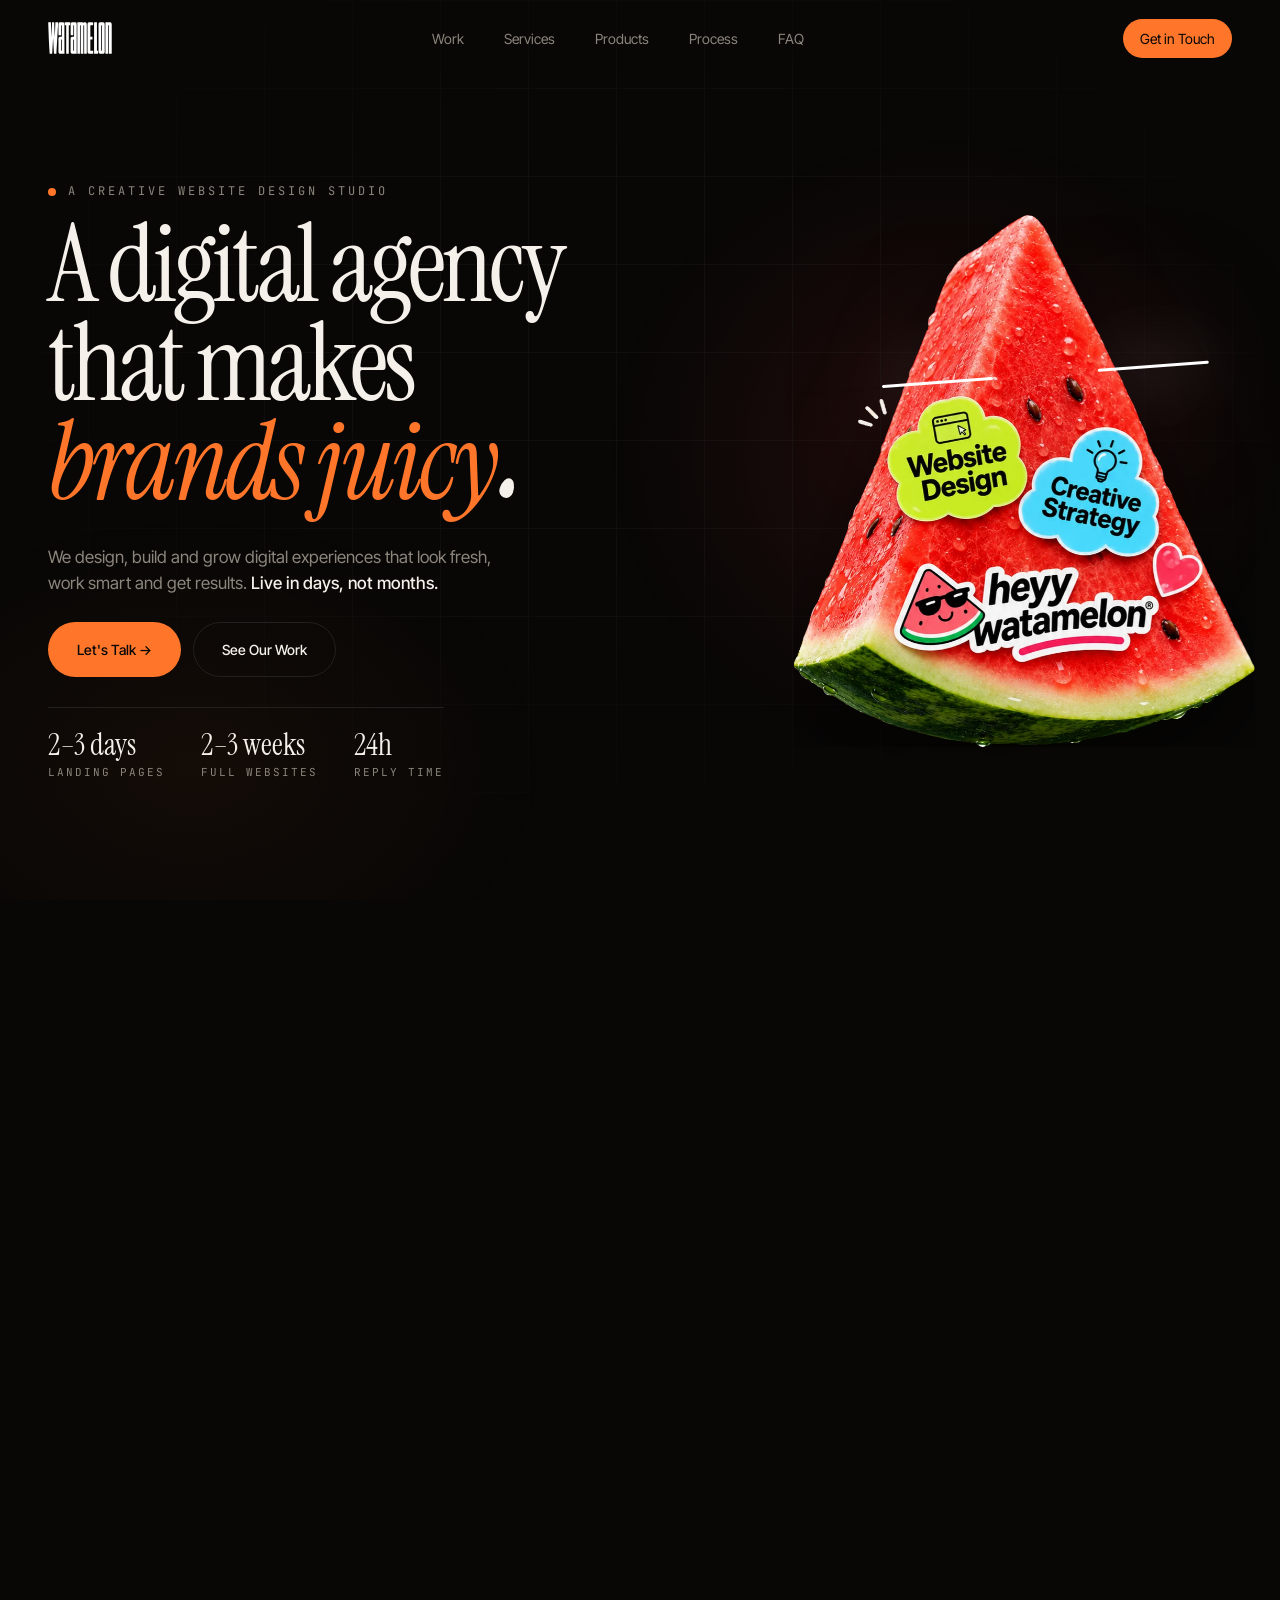
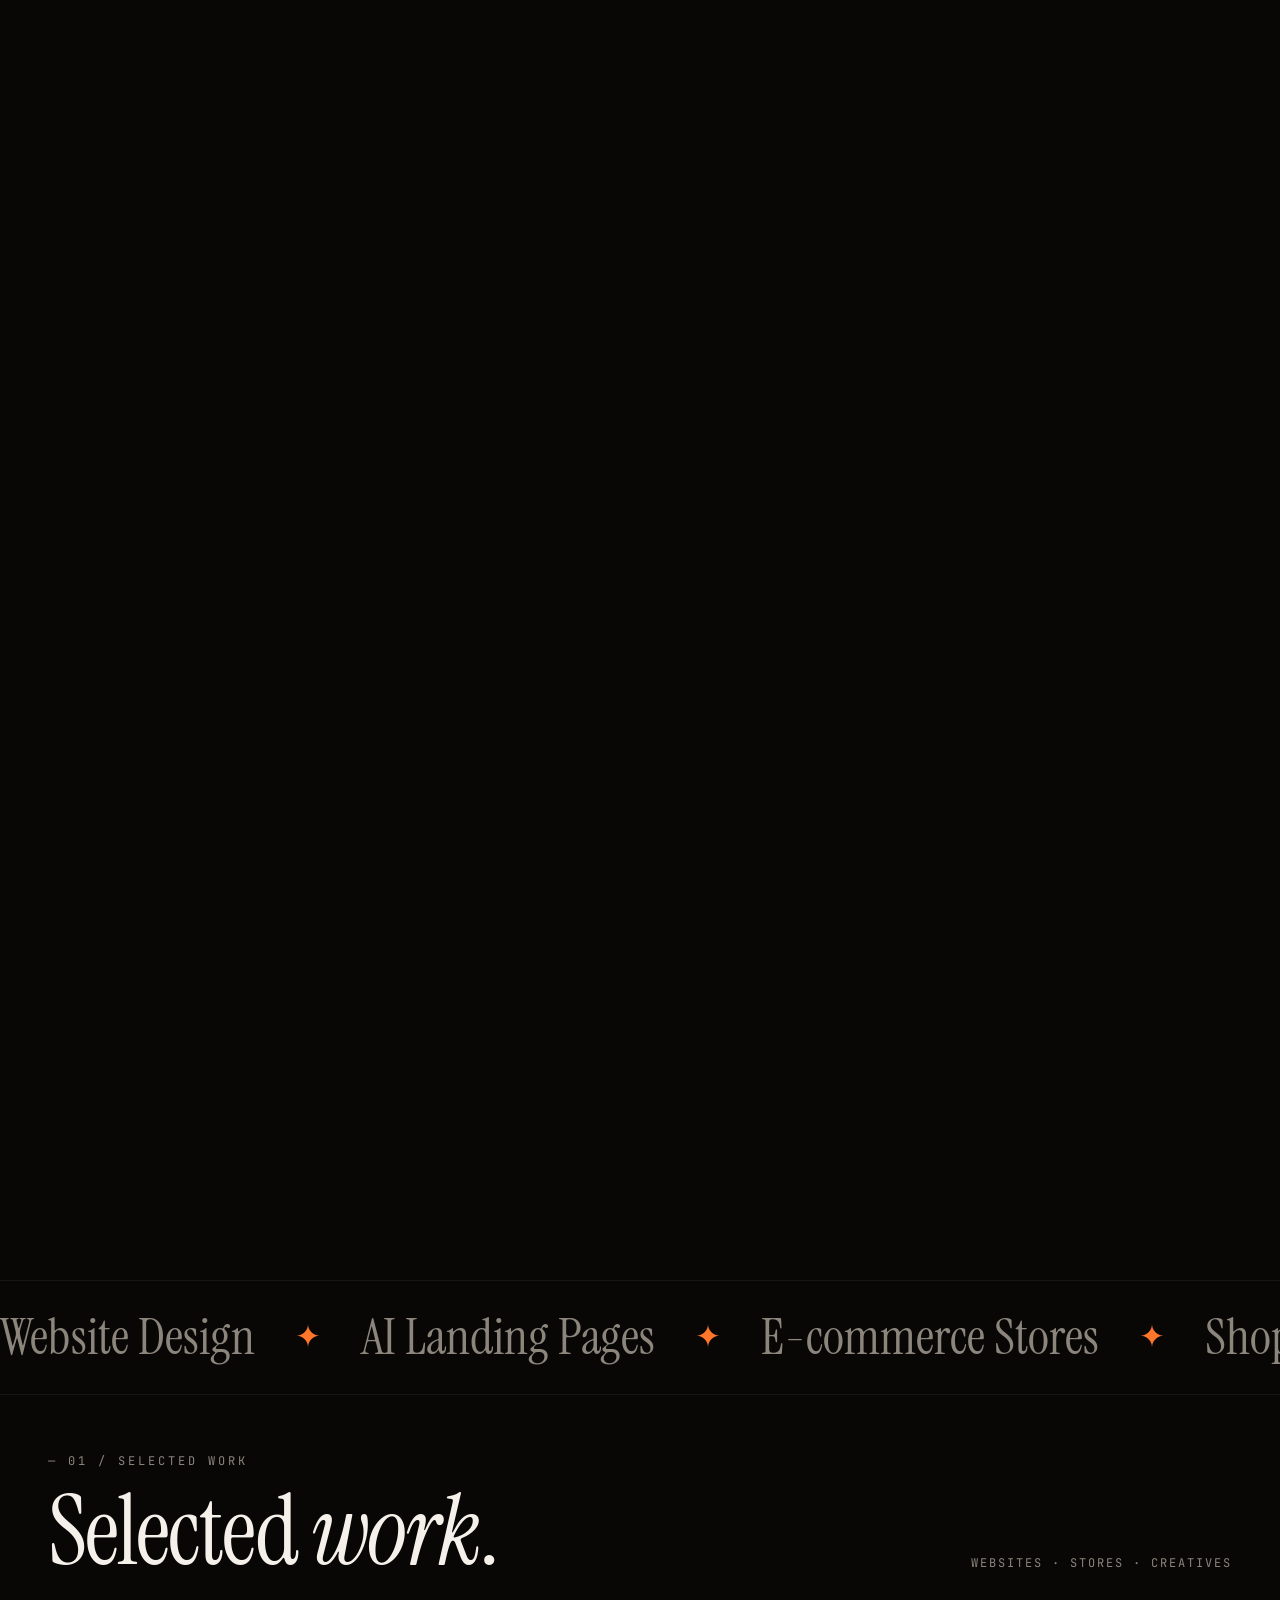
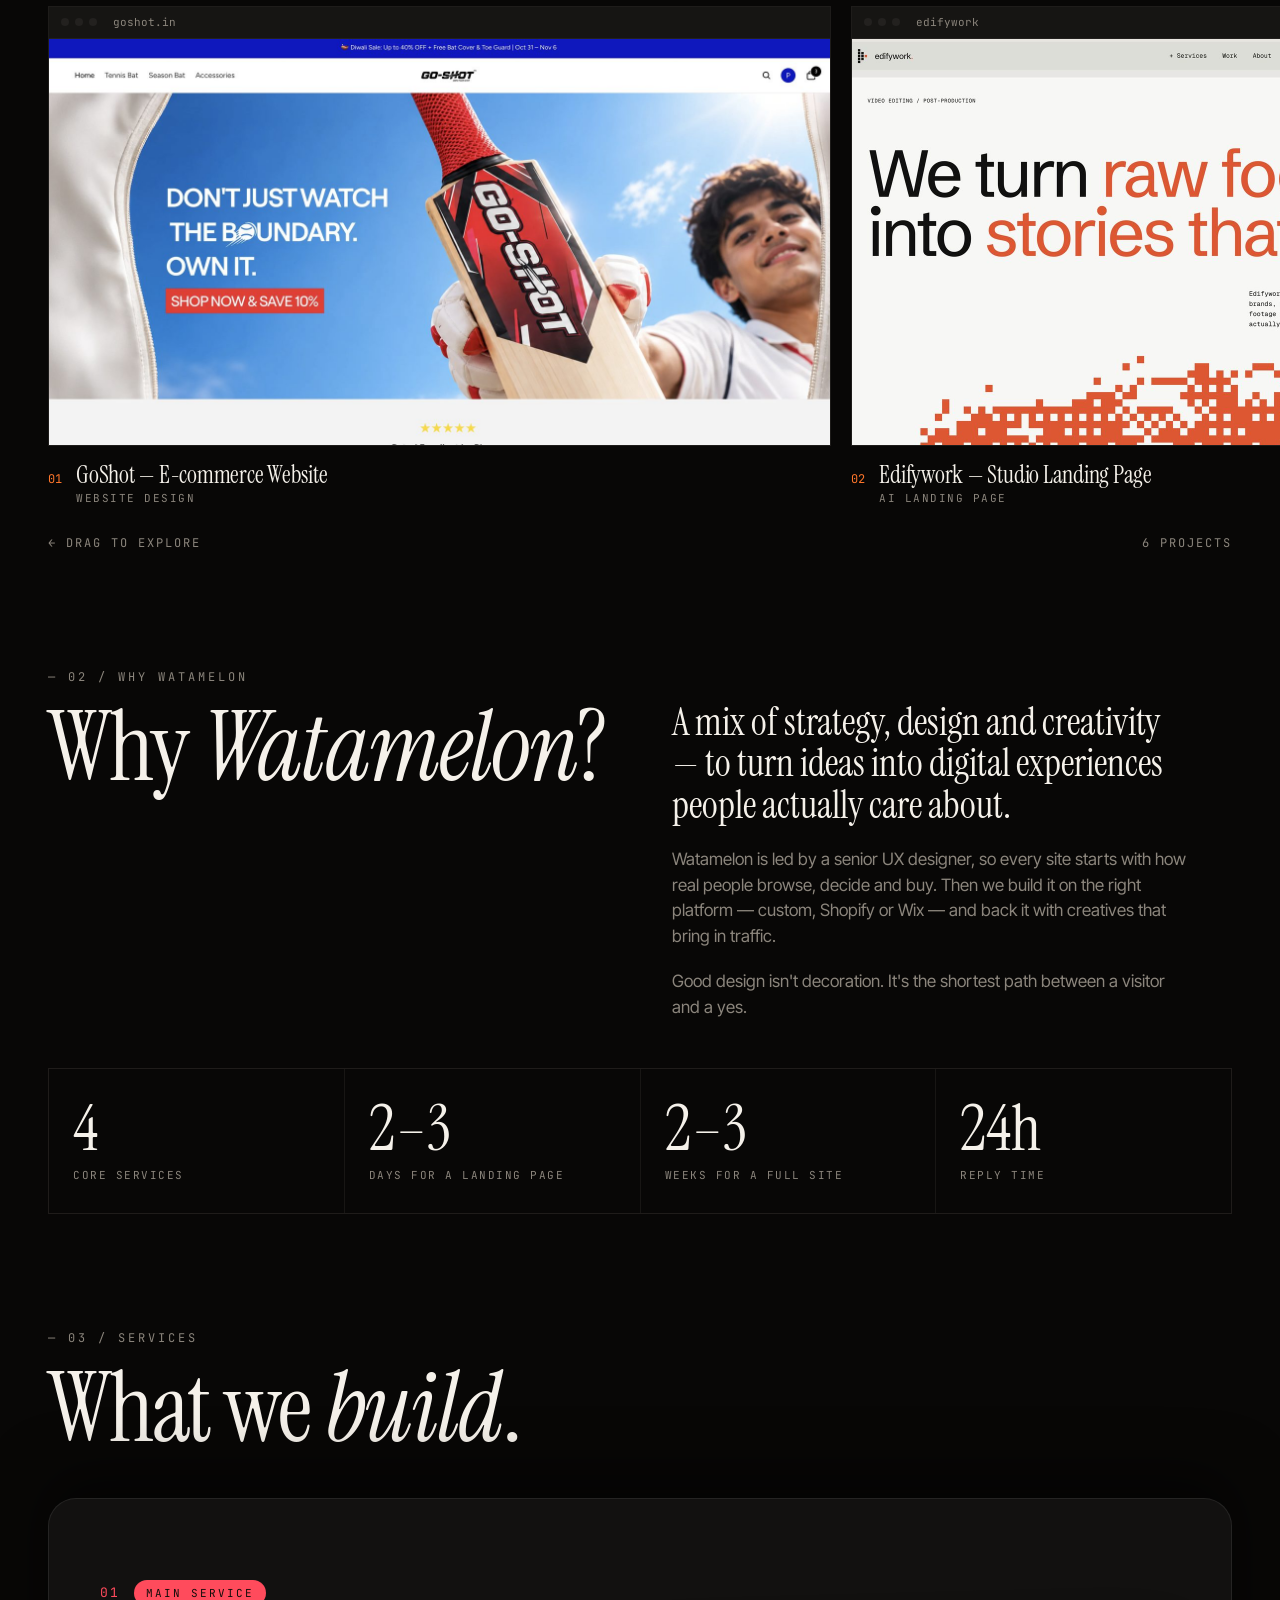
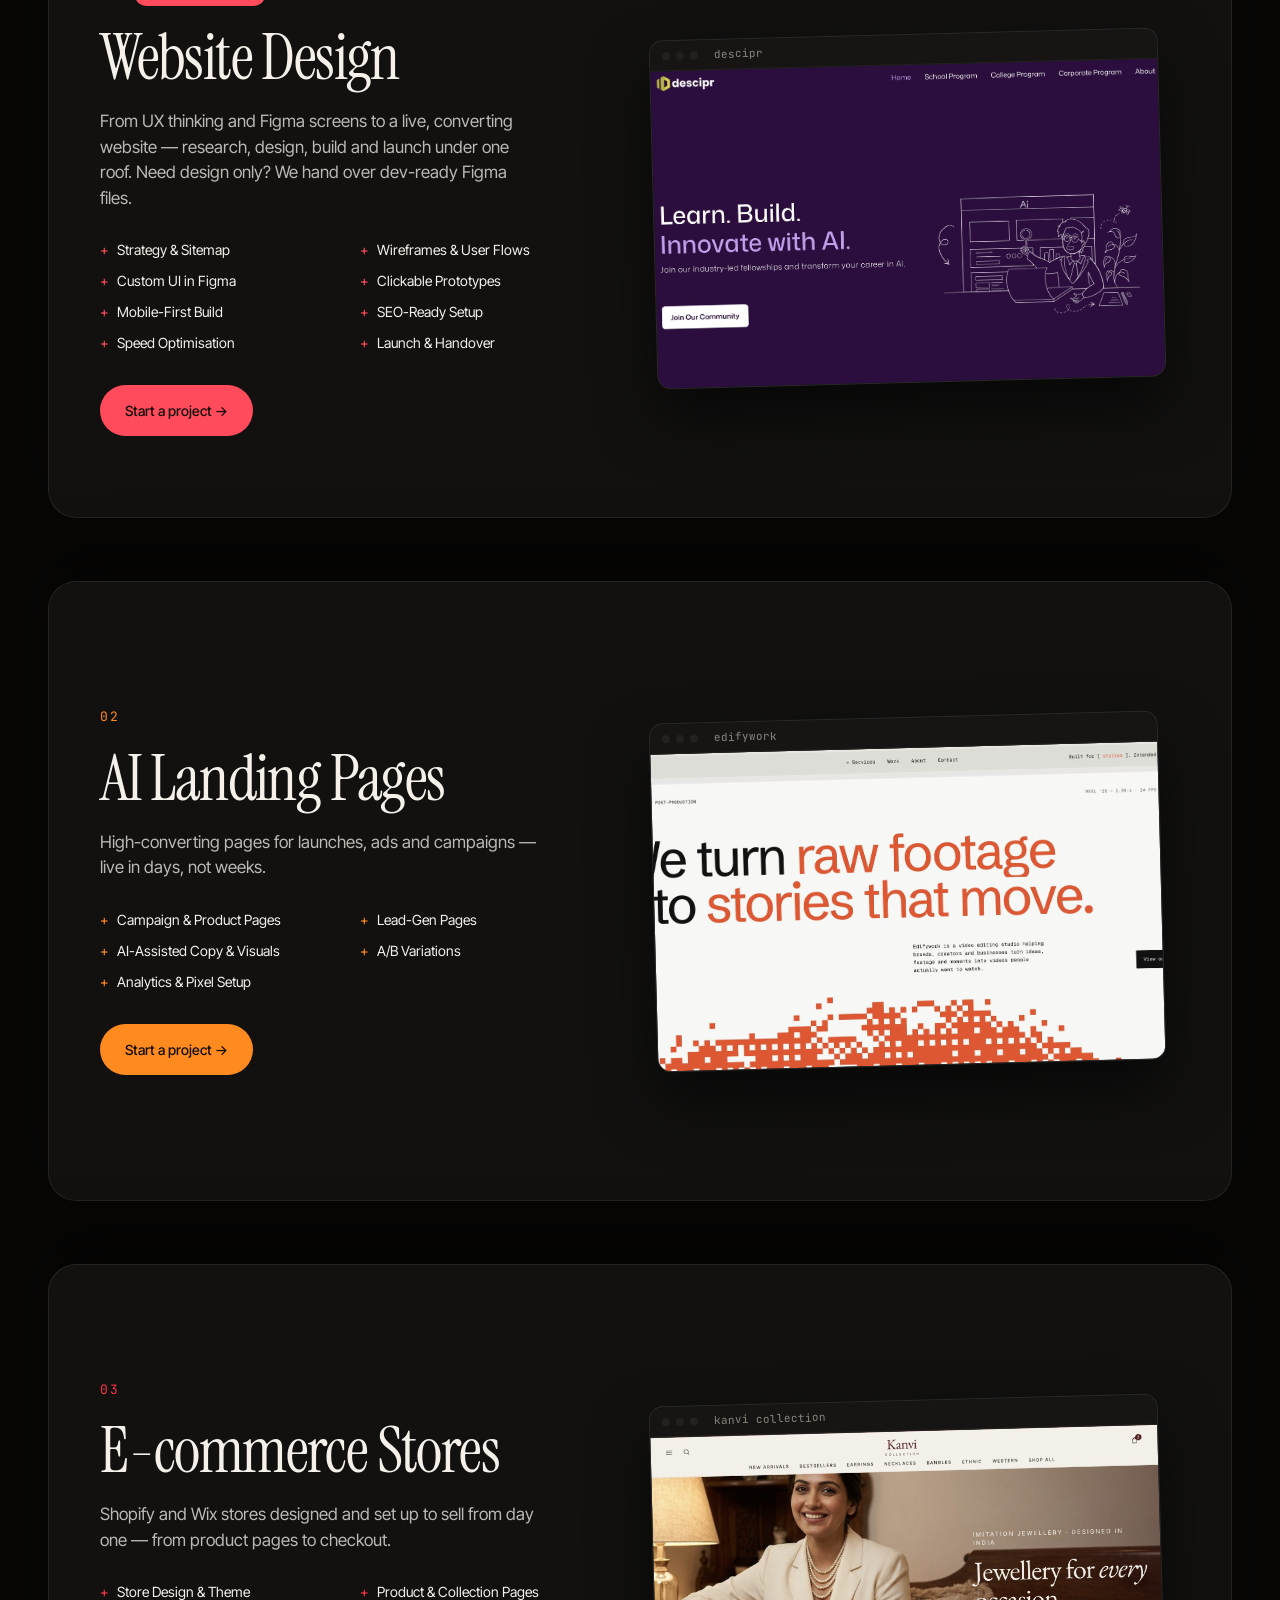
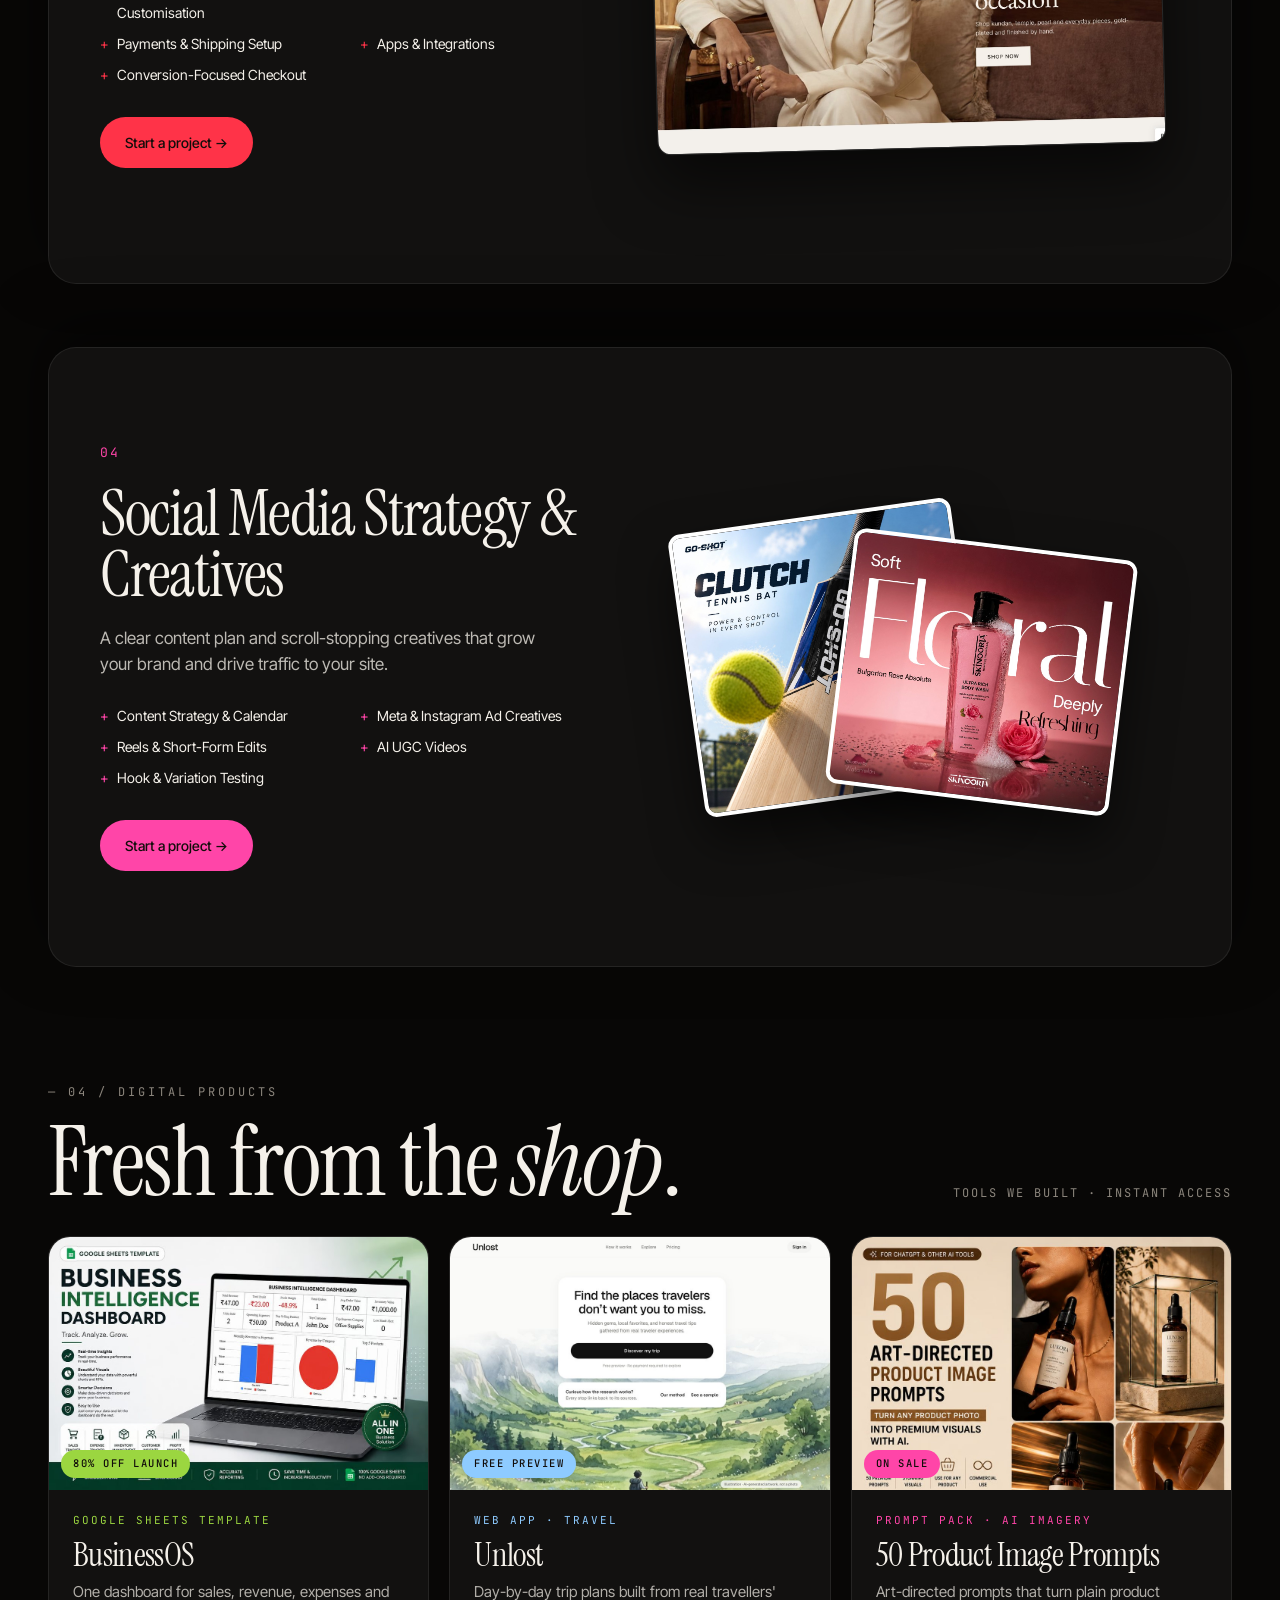
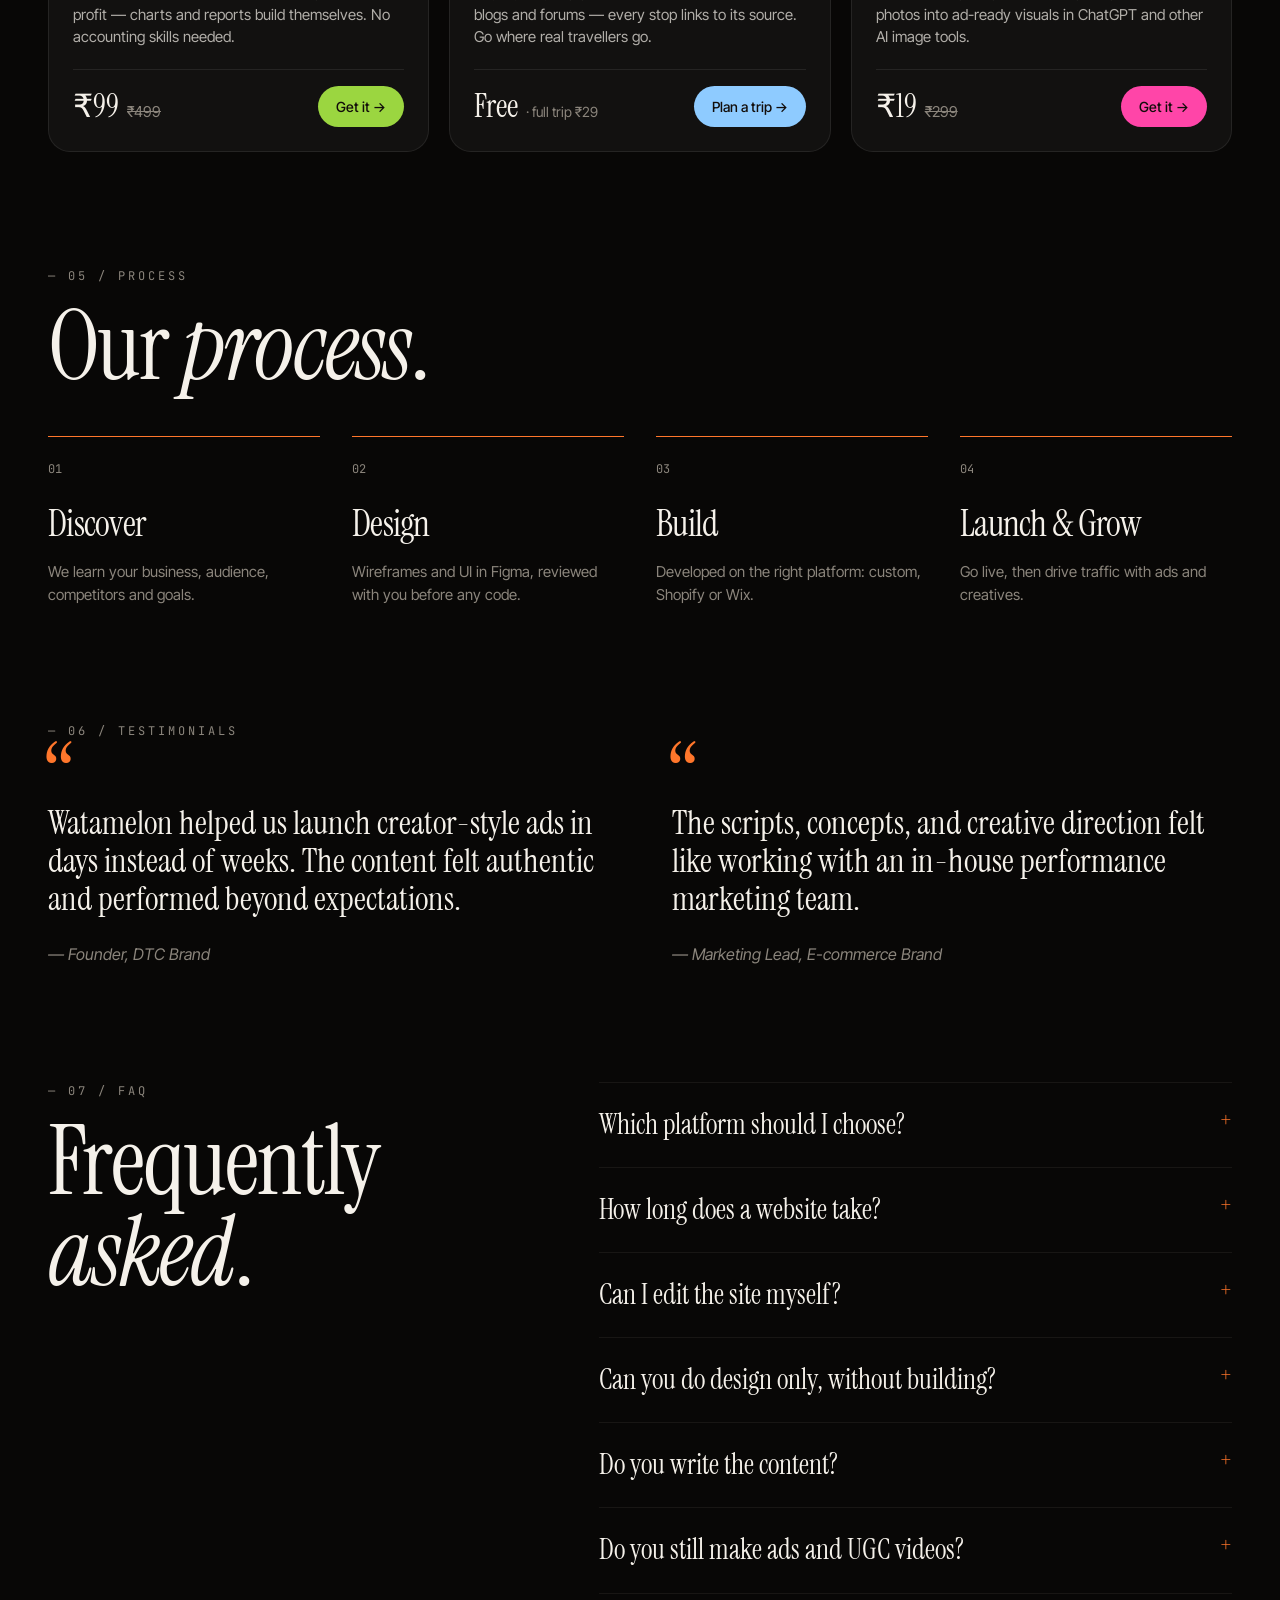
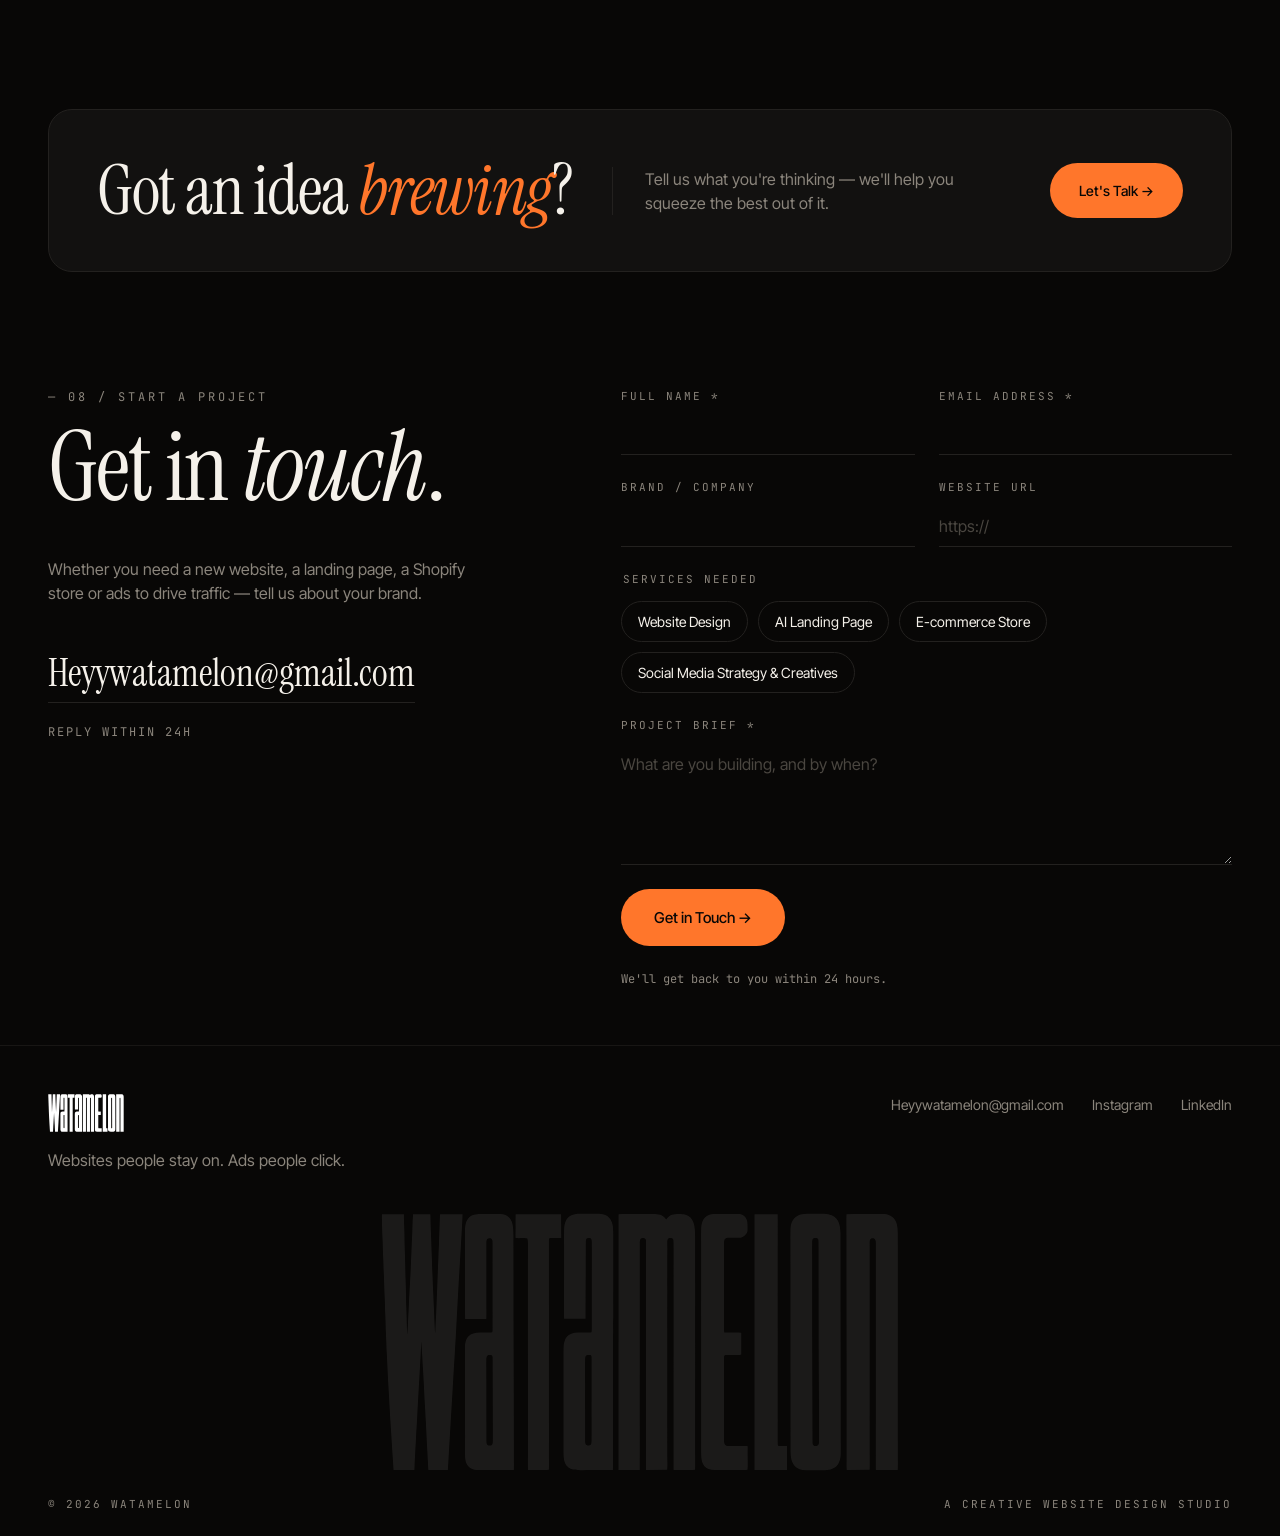
==== index.html @ f63d237e "Initial commit: watamelon site Co-Authored-By: Claude Opus 5.5 <noreply@anthropic.com>" ====
<!doctype html>
<html lang="en">
<head>
  <meta charset="utf-8" />
  <meta name="viewport" content="width=device-width, initial-scale=1" />
  <title>Watamelon — A digital agency that makes brands juicy</title>
  <meta name="description" content="Website design, AI landing pages, e-commerce stores, and social media strategy and creatives for growing brands." />
  <meta name="author" content="Watamelon" />
  <meta property="og:type" content="website" />
  <meta property="og:title" content="Watamelon — A creative website design studio" />
  <meta property="og:description" content="Creative. Quick. Built to sell. Fresh-cut websites, live in days." />
  <meta property="og:url" content="https://heyywatamelon.in/" />
  <meta name="twitter:card" content="summary" />
  <meta name="twitter:title" content="Watamelon — A creative website design studio" />
  <meta name="twitter:description" content="Creative. Quick. Built to sell. Fresh-cut websites, live in days." />
  <meta name="theme-color" content="#080706" />
  <link rel="icon" href="assets/favicon.svg" type="image/svg+xml" />
  <link rel="preconnect" href="https://fonts.googleapis.com" />
  <link rel="preconnect" href="https://fonts.gstatic.com" crossorigin />
  <link href="https://fonts.googleapis.com/css2?family=Inter+Tight:wght@300;400;500;600&family=JetBrains+Mono:wght@400;500&display=swap" rel="stylesheet" />
  <link rel="stylesheet" href="styles.css" />
</head>
<body>

  <!-- ============ NAV ============ -->
  <header class="nav" id="nav">
    <div class="container nav-inner">
      <a href="#top" class="logo" aria-label="Watamelon home"><img src="assets/logo-inverse.svg" alt="Watamelon" width="68" height="34" /></a>
      <nav class="nav-links" aria-label="Main">
        <a href="#work">Work</a>
        <a href="#services">Services</a>
        <a href="#products">Products</a>
        <a href="#process">Process</a>
        <a href="#faq">FAQ</a>
      </nav>
      <a href="#start" class="btn btn-primary btn-sm nav-cta">Get in Touch</a>
      <button class="menu-toggle" aria-label="Open menu" aria-expanded="false" aria-controls="mobile-menu"><span></span><span></span></button>
    </div>
    <div class="mobile-menu" id="mobile-menu">
      <a href="#work">Work</a>
      <a href="#services">Services</a>
      <a href="#products">Products</a>
      <a href="#process">Process</a>
      <a href="#faq">FAQ</a>
      <a href="#start" class="btn btn-primary">Get in Touch</a>
    </div>
  </header>

  <main>
    <!-- ============ HERO ============ -->
    <div class="cut-scroll" id="cut-scroll">
    <section class="hero" id="top">
      <div class="hero-bg" aria-hidden="true"></div>
      <div class="container hero-inner">
        <div class="hero-art">
          <div class="melon-move">
            <div class="melon-float">
              <img class="piece piece-top" src="assets/watamelon-wedge.webp" width="880" height="1007" alt="A watermelon wedge covered in heyy watamelon stickers" fetchpriority="high" />
              <img class="piece piece-bottom" src="assets/watamelon-wedge.webp" width="880" height="1007" alt="" aria-hidden="true" />
              <svg class="cut-line" viewBox="0 0 100 100" preserveAspectRatio="none" aria-hidden="true"><line x1="-4" y1="33.76" x2="104" y2="26.74" pathLength="1" /></svg>
              <div class="juice" aria-hidden="true"><i style="--x:46%;--dx:11px;--dy:-37px;--s:0.83"></i><i style="--x:51%;--dx:16px;--dy:-103px;--s:0.86"></i><i style="--x:61%;--dx:53px;--dy:-112px;--s:0.71"></i><i style="--x:16%;--dx:56px;--dy:-58px;--s:0.53"></i><i style="--x:91%;--dx:84px;--dy:-61px;--s:0.93"></i><i style="--x:21%;--dx:-87px;--dy:-72px;--s:0.54"></i><i style="--x:24%;--dx:-46px;--dy:-117px;--s:0.82"></i><i style="--x:45%;--dx:62px;--dy:-73px;--s:0.95"></i><i style="--x:50%;--dx:29px;--dy:-79px;--s:0.69"></i><i style="--x:92%;--dx:89px;--dy:-44px;--s:1.00"></i><i style="--x:34%;--dx:-49px;--dy:-94px;--s:0.55"></i><i style="--x:72%;--dx:-18px;--dy:-44px;--s:0.77"></i><i style="--x:88%;--dx:63px;--dy:-120px;--s:0.65"></i><i style="--x:84%;--dx:-5px;--dy:-32px;--s:0.78"></i></div>
              <svg class="knife" viewBox="0 0 420 70" aria-hidden="true">
                <defs>
                  <linearGradient id="steel" x1="0" y1="0" x2="0" y2="1"><stop offset="0" stop-color="#f4f6f8"/><stop offset=".55" stop-color="#b9c0c7"/><stop offset="1" stop-color="#e9edf0"/></linearGradient>
                  <linearGradient id="wood" x1="0" y1="0" x2="0" y2="1"><stop offset="0" stop-color="#3a2a20"/><stop offset="1" stop-color="#150e0a"/></linearGradient>
                </defs>
                <rect x="0" y="22" width="132" height="34" rx="12" fill="url(#wood)"/>
                <circle cx="34" cy="39" r="4" fill="#c9ced3"/><circle cx="66" cy="39" r="4" fill="#c9ced3"/><circle cx="98" cy="39" r="4" fill="#c9ced3"/>
                <rect x="128" y="20" width="12" height="38" rx="3" fill="#8d959c"/>
                <path d="M140,22 L392,22 Q418,24 420,70 L140,70 Z" fill="url(#steel)"/>
                <path d="M140,62 L418,62 L420,70 L140,70 Z" fill="#fff" opacity=".9"/>
                <path d="M150,30 L380,30" stroke="#fff" stroke-width="2" opacity=".7"/>
              </svg>
            </div>
          </div>
        </div>
        <p class="eyebrow reveal"><span class="pulse-dot"></span>A creative website design studio</p>
        <h1 class="hero-title reveal">A digital agency<br />that makes<br /><em>brands juicy</em><span class="seed-dot" aria-hidden="true"></span><span class="sr-only">.</span></h1>
        <div class="hero-bottom">
          <p class="hero-sub reveal">We design, build and grow digital experiences that look fresh, work smart and get results. <strong>Live in days, not months.</strong></p>
          <div class="hero-ctas reveal">
            <a href="#start" class="btn btn-primary">Let's Talk →</a>
            <a href="#work" class="btn btn-ghost">See Our Work</a>
          </div>
          <ul class="hero-proof reveal" aria-label="How fast we work">
            <li><strong>2–3 days</strong><span>Landing pages</span></li>
            <li><strong>2–3 weeks</strong><span>Full websites</span></li>
            <li><strong>24h</strong><span>Reply time</span></li>
          </ul>
        </div>
      </div>
      <div class="cut-tagline" aria-hidden="true">
        <p class="eyebrow">— Sliced fresh · served daily</p>
        <p class="cut-big">Every website,<br /><em>cut to fit</em>.</p>
      </div>
    </section>
    </div>

    <!-- ============ TICKER ============ -->
    <div class="ticker" aria-hidden="true">
      <div class="ticker-track">
        <span>Website Design</span><i>✦</i><span>AI Landing Pages</span><i>✦</i><span>E-commerce Stores</span><i>✦</i><span>Shopify &amp; Wix</span><i>✦</i><span>Social Media Strategy</span><i>✦</i><span>Creatives</span><i>✦</i>
        <span>Website Design</span><i>✦</i><span>AI Landing Pages</span><i>✦</i><span>E-commerce Stores</span><i>✦</i><span>Shopify &amp; Wix</span><i>✦</i><span>Social Media Strategy</span><i>✦</i><span>Creatives</span><i>✦</i>
      </div>
    </div>

    <!-- ============ WORK ============ -->
    <section class="section" id="work">
      <div class="container">
        <p class="eyebrow reveal">— 01 / Selected Work</p>
        <div class="section-head">
          <h2 class="reveal">Selected <em>work</em>.</h2>
          <p class="section-note reveal">Websites · Stores · Creatives</p>
        </div>
      </div>
      <div class="work-rail" id="work-rail">
        <!--
          To add a project: copy one <article> block.
          Put the image in assets/work/ and set data-src (image) or data-video (mp4).
          If the file is missing, the card shows a clean branded placeholder.
        -->
        <article class="work-card is-site">
          <div class="work-media" data-src="assets/work/goshot-site.jpg">
            <div class="browser-bar"><i></i><i></i><i></i><span>goshot.in</span></div>
          </div>
          <div class="work-meta"><span>01</span><h3>GoShot — E-commerce Website</h3><small>Website Design</small></div>
        </article>
        <article class="work-card is-site">
          <div class="work-media" data-src="assets/work/edifywork-landing.jpg">
            <div class="browser-bar"><i></i><i></i><i></i><span>edifywork</span></div>
          </div>
          <div class="work-meta"><span>02</span><h3>Edifywork — Studio Landing Page</h3><small>AI Landing Page</small></div>
        </article>
        <article class="work-card is-site">
          <div class="work-media" data-src="assets/work/kanvi-wix-store.jpg">
            <div class="browser-bar"><i></i><i></i><i></i><span>kanvi collection</span></div>
          </div>
          <div class="work-meta"><span>03</span><h3>Kanvi Collection — Jewellery Store</h3><small>Wix Store</small></div>
        </article>
        <article class="work-card is-site">
          <div class="work-media" data-src="assets/work/descipr-site.jpg">
            <div class="browser-bar"><i></i><i></i><i></i><span>descipr</span></div>
          </div>
          <div class="work-meta"><span>04</span><h3>Descipr — AI Learning Platform</h3><small>Website Design</small></div>
        </article>
        <article class="work-card">
          <div class="work-media" data-src="assets/work/goshot-clutch-ad.jpg"></div>
          <div class="work-meta"><span>05</span><h3>GoShot — Clutch Tennis Bat</h3><small>Social Ad Creative</small></div>
        </article>
        <article class="work-card">
          <div class="work-media" data-src="assets/work/skinoorja-ad.jpg"></div>
          <div class="work-meta"><span>06</span><h3>Skinoorja — Rose Body Wash</h3><small>Social Ad Creative</small></div>
        </article>
      </div>
      <div class="container rail-foot">
        <span>← Drag to explore</span>
        <span id="work-count">6 projects</span>
      </div>
    </section>

    <!-- ============ STUDIO ============ -->
    <section class="section">
      <div class="container studio">
        <p class="eyebrow reveal">— 02 / Why Watamelon</p>
        <div class="studio-grid">
          <h2 class="reveal">Why <em>Watamelon</em>?</h2>
          <div class="studio-copy reveal">
            <p class="lead">A mix of strategy, design and creativity — to turn ideas into digital experiences people actually care about.</p>
            <p>Watamelon is led by a senior UX designer, so every site starts with how real people browse, decide and buy. Then we build it on the right platform — custom, Shopify or Wix — and back it with creatives that bring in traffic.</p>
            <p class="muted">Good design isn't decoration. It's the shortest path between a visitor and a yes.</p>
          </div>
        </div>
        <div class="stats reveal">
          <div><strong>4</strong><span>Core services</span></div>
          <div><strong>2–3</strong><span>Days for a landing page</span></div>
          <div><strong>2–3</strong><span>Weeks for a full site</span></div>
          <div><strong>24h</strong><span>Reply time</span></div>
        </div>
      </div>
    </section>

    <!-- ============ SERVICES (stacking cards) ============ -->
    <section class="section" id="services">
      <div class="container">
        <p class="eyebrow reveal">— 03 / Services</p>
        <h2 class="reveal">What we <em>build</em>.</h2>
        <!-- Each card: change the screenshot in assets/work/ and the accent colour in --c. -->
        <div class="stack">
          <article class="scard" style="--i:0;--c:#ff4b5c">
            <div class="scard-text">
              <div class="scard-top"><span class="scard-num">01</span><span class="tag">Main service</span></div>
              <h3>Website Design</h3>
              <p class="scard-desc">From UX thinking and Figma screens to a live, converting website — research, design, build and launch under one roof. Need design only? We hand over dev-ready Figma files.</p>
              <ul class="scard-list"><li><b>+</b>Strategy &amp; Sitemap</li><li><b>+</b>Wireframes &amp; User Flows</li><li><b>+</b>Custom UI in Figma</li><li><b>+</b>Clickable Prototypes</li><li><b>+</b>Mobile-First Build</li><li><b>+</b>SEO-Ready Setup</li><li><b>+</b>Speed Optimisation</li><li><b>+</b>Launch &amp; Handover</li></ul>
              <a href="#start" class="btn scard-btn" data-service="Website Design">Start a project →</a>
            </div>
            <div class="scard-art">
              <figure class="scard-shot"><div class="browser-bar"><i></i><i></i><i></i><span>descipr</span></div><img src="assets/work/descipr-site.jpg" alt="Descipr website homepage" loading="lazy" /></figure>
            </div>
          </article>
          <article class="scard" style="--i:1;--c:#ff8a1f">
            <div class="scard-text">
              <div class="scard-top"><span class="scard-num">02</span></div>
              <h3>AI Landing Pages</h3>
              <p class="scard-desc">High-converting pages for launches, ads and campaigns — live in days, not weeks.</p>
              <ul class="scard-list"><li><b>+</b>Campaign &amp; Product Pages</li><li><b>+</b>Lead-Gen Pages</li><li><b>+</b>AI-Assisted Copy &amp; Visuals</li><li><b>+</b>A/B Variations</li><li><b>+</b>Analytics &amp; Pixel Setup</li></ul>
              <a href="#start" class="btn scard-btn" data-service="AI Landing Page">Start a project →</a>
            </div>
            <div class="scard-art">
              <figure class="scard-shot"><div class="browser-bar"><i></i><i></i><i></i><span>edifywork</span></div><img src="assets/work/edifywork-landing.jpg" alt="Edifywork landing page" loading="lazy" /></figure>
            </div>
          </article>
          <article class="scard" style="--i:2;--c:#ff3348">
            <div class="scard-text">
              <div class="scard-top"><span class="scard-num">03</span></div>
              <h3>E-commerce Stores</h3>
              <p class="scard-desc">Shopify and Wix stores designed and set up to sell from day one — from product pages to checkout.</p>
              <ul class="scard-list"><li><b>+</b>Store Design &amp; Theme Customisation</li><li><b>+</b>Product &amp; Collection Pages</li><li><b>+</b>Payments &amp; Shipping Setup</li><li><b>+</b>Apps &amp; Integrations</li><li><b>+</b>Conversion-Focused Checkout</li></ul>
              <a href="#start" class="btn scard-btn" data-service="E-commerce Store">Start a project →</a>
            </div>
            <div class="scard-art">
              <figure class="scard-shot"><div class="browser-bar"><i></i><i></i><i></i><span>kanvi collection</span></div><img src="assets/work/kanvi-wix-store.jpg" alt="Kanvi Collection jewellery store" loading="lazy" /></figure>
            </div>
          </article>
          <article class="scard" style="--i:3;--c:#ff45a8">
            <div class="scard-text">
              <div class="scard-top"><span class="scard-num">04</span></div>
              <h3>Social Media Strategy &amp; Creatives</h3>
              <p class="scard-desc">A clear content plan and scroll-stopping creatives that grow your brand and drive traffic to your site.</p>
              <ul class="scard-list"><li><b>+</b>Content Strategy &amp; Calendar</li><li><b>+</b>Meta &amp; Instagram Ad Creatives</li><li><b>+</b>Reels &amp; Short-Form Edits</li><li><b>+</b>AI UGC Videos</li><li><b>+</b>Hook &amp; Variation Testing</li></ul>
              <a href="#start" class="btn scard-btn" data-service="Social Media Strategy &amp; Creatives">Start a project →</a>
            </div>
            <div class="scard-art">
              <div class="scard-fan"><img src="assets/work/goshot-clutch-ad.jpg" alt="GoShot Clutch tennis bat ad creative" loading="lazy" /><img src="assets/work/skinoorja-ad.jpg" alt="Skinoorja body wash ad creative" loading="lazy" /></div>
            </div>
          </article>
        </div>
      </div>
    </section>

    <!-- ============ DIGITAL PRODUCTS ============ -->
    <section class="section" id="products">
      <div class="container">
        <p class="eyebrow reveal">— 04 / Digital Products</p>
        <div class="section-head">
          <h2 class="reveal">Fresh from the <em>shop</em>.</h2>
          <p class="section-note reveal">Tools we built · Instant access</p>
        </div>
        <div class="products">
          <a class="product reveal" href="https://payhip.com/b/iCb7G" target="_blank" rel="noopener" style="--c:#9bd640">
            <div class="product-media" data-title="BusinessOS" data-kind="Google Sheets">
              <img src="assets/products/businessos.jpg" alt="BusinessOS Google Sheets business dashboard" loading="lazy" />
              <span class="product-badge">80% off launch</span>
            </div>
            <div class="product-body">
              <small class="product-kind">Google Sheets template</small>
              <h3>BusinessOS</h3>
              <p>One dashboard for sales, revenue, expenses and profit — charts and reports build themselves. No accounting skills needed.</p>
              <div class="product-foot">
                <span class="price"><b>₹99</b><s>₹499</s></span>
                <span class="product-cta">Get it →</span>
              </div>
            </div>
          </a>
          <a class="product reveal" href="https://unlost.heyywatamelon.in" target="_blank" rel="noopener" style="--c:#8ecbff">
            <div class="product-media" data-title="Unlost" data-kind="Travel planner">
              <img src="assets/products/unlost.jpg" alt="Unlost travel planner illustration" loading="lazy" />
              <span class="product-badge">Free preview</span>
            </div>
            <div class="product-body">
              <small class="product-kind">Web app · Travel</small>
              <h3>Unlost</h3>
              <p>Day-by-day trip plans built from real travellers' blogs and forums — every stop links to its source. Go where real travellers go.</p>
              <div class="product-foot">
                <span class="price"><b>Free</b><em>· full trip ₹29</em></span>
                <span class="product-cta">Plan a trip →</span>
              </div>
            </div>
          </a>
          <a class="product reveal" href="https://payhip.com/b/EJ8c3" target="_blank" rel="noopener" style="--c:#ff45a8">
            <div class="product-media" data-title="50 AI Prompts" data-kind="Product imagery">
              <img src="assets/products/prompts.jpg" alt="50 art-directed product image prompts for AI" loading="lazy" />
              <span class="product-badge">On sale</span>
            </div>
            <div class="product-body">
              <small class="product-kind">Prompt pack · AI imagery</small>
              <h3>50 Product Image Prompts</h3>
              <p>Art-directed prompts that turn plain product photos into ad-ready visuals in ChatGPT and other AI image tools.</p>
              <div class="product-foot">
                <span class="price"><b>₹19</b><s>₹299</s></span>
                <span class="product-cta">Get it →</span>
              </div>
            </div>
          </a>
        </div>
      </div>
    </section>

    <!-- ============ PROCESS ============ -->
    <section class="section" id="process">
      <div class="container">
        <p class="eyebrow reveal">— 05 / Process</p>
        <h2 class="reveal">Our <em>process</em>.</h2>
        <div class="process">
          <div class="step reveal"><span>01</span><h3>Discover</h3><p>We learn your business, audience, competitors and goals.</p></div>
          <div class="step reveal"><span>02</span><h3>Design</h3><p>Wireframes and UI in Figma, reviewed with you before any code.</p></div>
          <div class="step reveal"><span>03</span><h3>Build</h3><p>Developed on the right platform: custom, Shopify or Wix.</p></div>
          <div class="step reveal"><span>04</span><h3>Launch &amp; Grow</h3><p>Go live, then drive traffic with ads and creatives.</p></div>
        </div>
      </div>
    </section>

    <!-- ============ TESTIMONIALS ============ -->
    <section class="section">
      <div class="container">
        <p class="eyebrow reveal">— 06 / Testimonials</p>
        <div class="quotes">
          <!-- Replace with real client quotes before publishing -->
          <figure class="quote reveal">
            <span class="quote-mark">“</span>
            <blockquote>Watamelon helped us launch creator-style ads in days instead of weeks. The content felt authentic and performed beyond expectations.</blockquote>
            <figcaption>— Founder, DTC Brand</figcaption>
          </figure>
          <figure class="quote reveal">
            <span class="quote-mark">“</span>
            <blockquote>The scripts, concepts, and creative direction felt like working with an in-house performance marketing team.</blockquote>
            <figcaption>— Marketing Lead, E-commerce Brand</figcaption>
          </figure>
        </div>
      </div>
    </section>

    <!-- ============ FAQ ============ -->
    <section class="section" id="faq">
      <div class="container faq-wrap">
        <div>
          <p class="eyebrow reveal">— 07 / FAQ</p>
          <h2 class="reveal">Frequently <em>asked</em>.</h2>
        </div>
        <div class="faq reveal">
          <details><summary>Which platform should I choose?</summary><p>Shopify for serious e-commerce, Wix if you want to edit easily yourself, and custom code for speed and zero platform fees. We'll recommend the right fit for your business.</p></details>
          <details><summary>How long does a website take?</summary><p>Landing pages take 2–3 days. Full websites take 2–3 weeks, depending on pages and content.</p></details>
          <details><summary>Can I edit the site myself?</summary><p>Yes. Shopify and Wix builds come with a handover walkthrough, and custom builds come with clean, documented code.</p></details>
          <details><summary>Can you do design only, without building?</summary><p>Yes. Website Design &amp; UI/UX can stop at Figma — wireframes, UI and clickable prototypes, handed over as dev-ready files for your team.</p></details>
          <details><summary>Do you write the content?</summary><p>We structure the copy and CTAs for every page, and can write it fully with AI-assisted copywriting.</p></details>
          <details><summary>Do you still make ads and UGC videos?</summary><p>Yes — as an add-on or a monthly retainer, usually paired with a website or landing page so the traffic has somewhere good to land.</p></details>
        </div>
      </div>
    </section>

    <!-- ============ CTA ============ -->
    <section class="section">
      <div class="container">
        <div class="cta-strip reveal">
          <h2>Got an idea <em>brewing</em>?</h2>
          <p>Tell us what you're thinking — we'll help you squeeze the best out of it.</p>
          <a href="#start" class="btn btn-primary">Let's Talk →</a>
        </div>
      </div>
    </section>

    <!-- ============ CONTACT ============ -->
    <section class="section" id="start">
      <div class="container contact">
        <div class="contact-intro">
          <p class="eyebrow reveal">— 08 / Start a Project</p>
          <h2 class="reveal">Get in <em>touch</em>.</h2>
          <p class="reveal">Whether you need a new website, a landing page, a Shopify store or ads to drive traffic — tell us about your brand.</p>
          <a class="contact-mail reveal" href="mailto:Heyywatamelon@gmail.com">Heyywatamelon@gmail.com</a>
          <p class="muted mono reveal">Reply within 24h</p>
        </div>

        <!-- Form sends to email via FormSubmit (free). The first submission triggers a one-time
             activation email to Heyywatamelon@gmail.com — click the link in it once. -->
        <form class="contact-form reveal" action="https://formsubmit.co/Heyywatamelon@gmail.com" method="POST" id="contact-form">
          <input type="hidden" name="_subject" value="New project enquiry — Watamelon" />
          <input type="hidden" name="_template" value="table" />
          <input type="hidden" name="_captcha" value="false" />
          <input type="text" name="_honey" class="hp" tabindex="-1" autocomplete="off" />
          <div class="field-row">
            <label>Full Name *<input type="text" name="name" required /></label>
            <label>Email Address *<input type="email" name="email" required /></label>
          </div>
          <div class="field-row">
            <label>Brand / Company<input type="text" name="company" /></label>
            <label>Website URL<input type="url" name="website" placeholder="https://" /></label>
          </div>
          <fieldset>
            <legend>Services Needed</legend>
            <div class="chips">
              <label><input type="checkbox" name="services[]" value="Website Design" /><span>Website Design</span></label>
              <label><input type="checkbox" name="services[]" value="AI Landing Page" /><span>AI Landing Page</span></label>
              <label><input type="checkbox" name="services[]" value="E-commerce Store" /><span>E-commerce Store</span></label>
              <label><input type="checkbox" name="services[]" value="Social Media Strategy &amp; Creatives" /><span>Social Media Strategy &amp; Creatives</span></label>
            </div>
          </fieldset>
          <label>Project Brief *<textarea name="brief" rows="5" required placeholder="What are you building, and by when?"></textarea></label>
          <button type="submit" class="btn btn-primary btn-lg">Get in Touch →</button>
          <p class="form-status mono" id="form-status" role="status">We'll get back to you within 24 hours.</p>
        </form>
      </div>
    </section>
  </main>

  <!-- ============ FOOTER ============ -->
  <footer class="footer">
    <div class="container">
      <div class="footer-top">
        <div>
          <img src="assets/logo-inverse.svg" alt="Watamelon" width="80" height="40" />
          <p class="footer-tag">Websites people stay on. Ads people click.</p>
        </div>
        <div class="footer-links">
          <a href="mailto:Heyywatamelon@gmail.com">Heyywatamelon@gmail.com</a>
          <a href="#" target="_blank" rel="noopener">Instagram</a>
          <a href="#" target="_blank" rel="noopener">LinkedIn</a>
        </div>
      </div>
      <img class="footer-big" src="assets/logo-inverse.svg" alt="" aria-hidden="true" />
      <div class="footer-bottom mono">
        <span>© <span id="year">2026</span> Watamelon</span>
        <span>A creative website design studio</span>
      </div>
    </div>
  </footer>

  <script src="script.js"></script>
</body>
</html>
---- styles.css ----
/* =========================================================
   Watamelon — Website Design Studio
   Design tokens match the original site (dark, warm, orange accent)
   ========================================================= */
/* Instrument Serif — bundled locally so headings always render in it */
@font-face {
  font-family: "Instrument Serif"; font-style: normal; font-weight: 400; font-display: swap;
  src: url("assets/fonts/InstrumentSerif-Regular.woff2") format("woff2");
}
@font-face {
  font-family: "Instrument Serif"; font-style: italic; font-weight: 400; font-display: swap;
  src: url("assets/fonts/InstrumentSerif-Italic.woff2") format("woff2");
}

:root {
  --bg: #080706;
  --fg: #f5f1ea;
  --muted: #171614;
  --muted-fg: #8b857c;
  --border: rgba(35, 33, 31, 0.6);
  --line: #23211f;
  --primary: #ff762b;
  --primary-fg: #080706;

  --serif: "Instrument Serif", "Times New Roman", serif;
  --sans: "Inter Tight", Inter, system-ui, sans-serif;
  --mono: "JetBrains Mono", ui-monospace, monospace;

  --gutter: clamp(16px, 4vw, 48px);
  --max: 1320px;
  --ease: cubic-bezier(.2, .7, .2, 1);
}

*, *::before, *::after { box-sizing: border-box; }
html { scroll-behavior: smooth; -webkit-text-size-adjust: 100%; }
body {
  margin: 0;
  background: var(--bg);
  color: var(--fg);
  font-family: var(--sans);
  font-size: 16px;
  line-height: 1.5;
  -webkit-font-smoothing: antialiased;
  overflow-x: hidden;
}
img, video { display: block; max-width: 100%; }
a { color: inherit; text-decoration: none; }
::selection { background: var(--primary); color: var(--primary-fg); }

.container { width: 100%; max-width: var(--max); margin: 0 auto; padding: 0 var(--gutter); }
.mono { font-family: var(--mono); }
.muted { color: var(--muted-fg); }

/* ---------- Type ---------- */
h1, h2, h3 { font-family: var(--serif); font-weight: 400; margin: 0; }
h2 {
  font-size: clamp(52px, 8.5vw, 96px);
  line-height: .95;
  letter-spacing: -0.02em;
  margin-bottom: clamp(24px, 3.5vw, 44px);
}
h2 em, h1 em { font-style: italic; }
h1 em { color: var(--primary); }
.eyebrow {
  font-family: var(--mono);
  font-size: 12px;
  letter-spacing: 3px;
  text-transform: uppercase;
  color: var(--muted-fg);
  margin: 0 0 16px;
}
.pulse-dot {
  display: inline-block; width: 8px; height: 8px; border-radius: 50%;
  background: var(--primary); margin-right: 12px; vertical-align: middle;
  animation: pulse 2s ease-in-out infinite;
}
@keyframes pulse { 50% { opacity: .35; } }

/* ---------- Buttons ---------- */
.btn {
  display: inline-flex; align-items: center; justify-content: center; gap: 6px;
  border-radius: 999px; font-size: 14px; font-weight: 500;
  padding: 16px 28px; border: 1px solid transparent; cursor: pointer;
  font-family: var(--sans);
  transition: transform .25s var(--ease), background .25s, color .25s, border-color .25s;
  white-space: nowrap;
}
.btn:hover { transform: translateY(-2px); }
.btn-sm { padding: 8px 16px; font-weight: 400; }
.btn-md { padding: 12px 24px; font-weight: 400; }
.btn-lg { padding: 18px 32px; font-size: 15px; }
.btn-primary { background: var(--primary); color: var(--primary-fg); }
.btn-primary:hover { background: #ff8a4a; }
.btn-light { background: var(--fg); color: var(--bg); }
.btn-dark { background: var(--bg); color: var(--fg); }
.btn-ghost { background: transparent; color: var(--fg); border-color: var(--line); }
.btn-ghost:hover { border-color: var(--fg); }

/* ---------- Nav ---------- */
.nav {
  position: fixed; inset: 0 0 auto 0; z-index: 50;
  transition: background .3s, backdrop-filter .3s, border-color .3s;
  border-bottom: 1px solid transparent;
}
.nav.scrolled {
  background: rgba(8, 7, 6, .72);
  backdrop-filter: blur(14px); -webkit-backdrop-filter: blur(14px);
  border-bottom-color: var(--border);
}
.nav-inner { display: flex; align-items: center; justify-content: space-between; height: 76px; }
.logo img { width: 126px; height: auto; }
.nav-links { display: flex; gap: 40px; font-size: 14px; color: var(--muted-fg); }
.nav-links a { transition: color .2s; }
.nav-links a:hover { color: var(--fg); }
.menu-toggle { display: none; }
.mobile-menu { display: none; }

/* ---------- Hero ---------- */
.hero { position: relative; padding: 144px 0 96px; min-height: 92vh; display: flex; align-items: center; isolation: isolate; overflow-x: clip; }
.hero-bg {
  position: absolute; inset: 0; z-index: -1; overflow: hidden;
  background:
    radial-gradient(60% 55% at 78% 30%, rgba(255, 118, 43, .16), transparent 70%),
    radial-gradient(40% 40% at 15% 85%, rgba(255, 118, 43, .06), transparent 70%);
}
.hero-bg::before { /* subtle grid */
  content: ""; position: absolute; inset: 0;
  background-image:
    linear-gradient(var(--line) 1px, transparent 1px),
    linear-gradient(90deg, var(--line) 1px, transparent 1px);
  background-size: 88px 88px;
  opacity: .35;
  mask-image: radial-gradient(70% 70% at 50% 40%, #000 30%, transparent 80%);
  -webkit-mask-image: radial-gradient(70% 70% at 50% 40%, #000 30%, transparent 80%);
}
.hero-bg::after { /* optional photo: drop assets/hero.jpg to use it */
  content: ""; position: absolute; inset: 0;
  background: url("assets/hero.jpg") center/cover no-repeat;
  opacity: .22;
  mask-image: linear-gradient(to bottom, rgba(0,0,0,.6), transparent 85%);
  -webkit-mask-image: linear-gradient(to bottom, rgba(0,0,0,.6), transparent 85%);
}
.hero-title {
  font-size: clamp(64px, 12.5vw, 176px);
  line-height: .9;
  letter-spacing: -0.035em;
  margin: 0 0 56px;
}
.hero-bottom { display: flex; justify-content: space-between; align-items: flex-end; gap: 40px; flex-wrap: wrap; }
.hero-sub { max-width: 480px; color: var(--muted-fg); font-size: 17px; margin: 0; }
.hero-ctas { display: flex; gap: 12px; flex-wrap: wrap; }

/* ---------- Ticker ---------- */
.ticker { border-block: 1px solid var(--border); overflow: hidden; padding: 18px 0; }
.ticker-track {
  display: flex; align-items: center; gap: 40px; width: max-content;
  animation: marquee 40s linear infinite;
  font-family: var(--serif); font-size: clamp(32px, 4vw, 52px); color: var(--muted-fg);
  white-space: nowrap;
}
.ticker-track i { color: var(--primary); font-style: normal; font-size: .6em; }
@keyframes marquee { to { transform: translateX(-50%); } }

/* ---------- Sections ---------- */
.section { padding: clamp(36px, 4.5vw, 60px) 0; }
.section-head { display: flex; justify-content: space-between; align-items: flex-end; gap: 24px; flex-wrap: wrap; }
.section-head h2 { margin-bottom: 28px; }
.section-note { font-family: var(--mono); font-size: 12px; letter-spacing: 2px; text-transform: uppercase; color: var(--muted-fg); margin: 0 0 34px; }

/* ---------- Work rail ---------- */
.work-rail {
  display: flex; gap: 20px; overflow-x: auto; scroll-snap-type: x mandatory;
  padding: 0 var(--gutter) 8px;
  scroll-padding-inline: var(--gutter);
  scrollbar-width: none; cursor: grab;
}
.work-rail::-webkit-scrollbar { display: none; }
.work-rail.dragging { cursor: grabbing; scroll-snap-type: none; }
.work-rail.dragging * { pointer-events: none; }
@media (min-width: 1400px) {
  .work-rail {
    padding-left: calc((100vw - var(--max)) / 2 + var(--gutter));
    scroll-padding-left: calc((100vw - var(--max)) / 2 + var(--gutter));
  }
}

.work-rail { --h: clamp(300px, 36vw, 440px); align-items: flex-start; }
.work-card { flex: 0 0 auto; width: var(--h); scroll-snap-align: start; }
.work-card.is-site { width: min(86vw, calc((var(--h) - 32px) * 1.92)); }
.work-media {
  position: relative; height: var(--h); overflow: hidden;
  background: var(--muted); border: 1px solid var(--border);
}
.work-media img, .work-media video { width: 100%; height: 100%; object-fit: cover; transition: transform .8s var(--ease); }
.is-site .work-media img { object-position: top; }
.work-card:hover .work-media img, .work-card:hover .work-media video { transform: scale(1.04); }
.browser-bar {
  position: absolute; inset: 0 0 auto 0; z-index: 2; height: 32px;
  display: flex; align-items: center; gap: 6px; padding: 0 12px;
  background: rgba(23, 22, 20, .92); border-bottom: 1px solid var(--line);
  font-family: var(--mono); font-size: 11px; color: var(--muted-fg);
}
.browser-bar i { width: 8px; height: 8px; border-radius: 50%; background: var(--line); }
.browser-bar span { margin-left: 10px; }
.is-site .work-media img { padding-top: 32px; }
/* placeholder when a file is missing */
.work-ph {
  position: absolute; inset: 0; display: grid; place-items: center; text-align: center; padding: 24px;
  background:
    radial-gradient(80% 60% at 70% 20%, rgba(255,118,43,.18), transparent 70%),
    linear-gradient(160deg, #141210, #0b0a09);
}
.work-ph span { font-family: var(--serif); font-size: clamp(28px, 3vw, 40px); line-height: 1; }
.work-ph small { display: block; margin-top: 12px; font-family: var(--mono); font-size: 11px; letter-spacing: 2px; text-transform: uppercase; color: var(--muted-fg); }
.play {
  position: absolute; right: 14px; bottom: 14px; z-index: 2; width: 44px; height: 44px; border-radius: 50%;
  display: grid; place-items: center; background: var(--fg); color: var(--bg); font-size: 14px;
}
.work-meta { display: grid; grid-template-columns: auto 1fr; gap: 2px 14px; padding-top: 16px; align-items: baseline; }
.work-meta span { font-family: var(--mono); font-size: 12px; color: var(--primary); grid-row: span 2; }
.work-meta h3 { font-family: var(--serif); font-size: 24px; font-weight: 400; line-height: 1.1; letter-spacing: -0.01em; }
.work-meta small { font-family: var(--mono); font-size: 11px; letter-spacing: 1.5px; text-transform: uppercase; color: var(--muted-fg); }
.rail-foot { display: flex; justify-content: space-between; margin-top: 20px; font-family: var(--mono); font-size: 12px; letter-spacing: 2px; text-transform: uppercase; color: var(--muted-fg); }

/* ---------- Studio ---------- */
.studio-grid { display: grid; grid-template-columns: 1fr 1fr; gap: 64px; align-items: start; }
.studio-copy p { margin: 0 0 20px; color: var(--muted-fg); font-size: 17px; max-width: 520px; }
.studio-copy .lead { color: var(--fg); font-family: var(--serif); font-size: clamp(28px, 3vw, 38px); line-height: 1.1; }
.stats {
  display: grid; grid-template-columns: repeat(4, 1fr); gap: 1px;
  background: var(--border); border: 1px solid var(--border); margin-top: 28px;
}
.stats div { background: var(--bg); padding: 28px 24px; }
.stats strong { display: block; font-family: var(--serif); font-weight: 400; font-size: clamp(44px, 5vw, 64px); line-height: 1; color: var(--fg); }
.stats span { font-family: var(--mono); font-size: 11px; letter-spacing: 1.5px; text-transform: uppercase; color: var(--muted-fg); }

/* ---------- Services ---------- */
.services { border-top: 1px solid var(--border); }
.service {
  display: grid; grid-template-columns: 64px 1.25fr 1fr 1fr; gap: 32px;
  padding: 48px 0; border-bottom: 1px solid var(--border); align-items: start;
  transition: background .3s;
}
.service-num { font-family: var(--mono); font-size: 12px; color: var(--muted-fg); padding-top: 14px; }
.service h3 { font-size: clamp(34px, 3.6vw, 48px); line-height: 1; letter-spacing: -0.025em; }
.service-desc { margin: 0; color: var(--muted-fg); max-width: 340px; padding-top: 10px; }
.service-list { list-style: none; margin: 0; padding: 10px 0 0; display: grid; gap: 8px; font-size: 14px; }
.service-list li { display: flex; gap: 8px; }
.service-list b { color: var(--primary); font-weight: 400; }
.tag {
  display: inline-block; margin-bottom: 16px; padding: 5px 12px; border-radius: 999px;
  font-family: var(--mono); font-size: 11px; letter-spacing: 2px; text-transform: uppercase;
  background: var(--primary); color: var(--primary-fg);
}
.service-featured { padding: 64px 0; }
.service-featured h3 { font-size: clamp(44px, 5.2vw, 72px); }
.service-featured .service-num { color: var(--primary); }
.service-featured .service-desc { color: var(--fg); opacity: .8; font-size: 17px; }

/* ---------- Process ---------- */
.process { display: grid; grid-template-columns: repeat(4, 1fr); gap: 32px; }
.step { border-top: 1px solid var(--primary); padding-top: 18px; }
.step span { font-family: var(--mono); font-size: 12px; color: var(--muted-fg); }
.step h3 { font-size: 36px; margin: 18px 0 10px; letter-spacing: -0.02em; }
.step p { margin: 0; color: var(--muted-fg); font-size: 15px; }

/* ---------- Pricing ---------- */
.pricing { display: grid; grid-template-columns: repeat(4, 1fr); gap: 1px; background: var(--border); border: 1px solid var(--border); }
.plan { background: var(--bg); padding: 40px 32px; display: flex; flex-direction: column; }
.plan-name { font-family: var(--mono); font-size: 12px; letter-spacing: 3px; text-transform: uppercase; color: var(--muted-fg); margin: 0 0 32px; display: flex; align-items: center; gap: 10px; }
.plan-from { margin: 0; font-size: 13px; color: var(--muted-fg); }
.plan-price { font-family: var(--serif); font-size: clamp(48px, 4.4vw, 64px); line-height: 1; margin: 4px 0 12px; letter-spacing: -0.02em; white-space: nowrap; }
.plan-for { margin: 0 0 28px; color: var(--muted-fg); }
.plan ul { list-style: none; margin: 0 0 40px; padding: 0; display: grid; gap: 10px; font-size: 15px; flex: 1; }
.plan .btn { align-self: flex-start; }
.plan-featured { background: var(--primary); color: var(--primary-fg); }
.plan-featured .plan-name, .plan-featured .plan-from, .plan-featured .plan-for { color: rgba(8,7,6,.7); }
.badge { padding: 3px 10px; border-radius: 999px; background: var(--bg); color: var(--fg); letter-spacing: 1.5px; font-size: 10px; }
.addon { margin: 24px 0 0; color: var(--muted-fg); font-size: 15px; }
.addon span { font-family: var(--mono); font-size: 11px; letter-spacing: 2px; text-transform: uppercase; color: var(--primary); margin-right: 10px; }

/* ---------- Testimonials ---------- */
.quotes { display: grid; grid-template-columns: 1fr 1fr; gap: 64px; }
.quote { margin: 0; }
.quote-mark { font-family: var(--serif); font-size: 96px; line-height: .6; color: var(--primary); display: block; height: 48px; }
.quote blockquote { margin: 0 0 24px; font-family: var(--serif); font-size: clamp(26px, 2.6vw, 36px); line-height: 1.15; }
.quote figcaption { font-style: italic; color: var(--muted-fg); }

/* ---------- FAQ ---------- */
.faq-wrap { display: grid; grid-template-columns: 1fr 1.3fr; gap: 64px; }
.faq { border-top: 1px solid var(--border); }
.faq details { border-bottom: 1px solid var(--border); }
.faq summary {
  list-style: none; cursor: pointer; padding: 26px 0; display: flex; justify-content: space-between; gap: 24px;
  font-family: var(--serif); font-size: clamp(22px, 2.2vw, 28px); font-weight: 400; line-height: 1.15;
}
.faq summary::-webkit-details-marker { display: none; }
.faq summary::after { content: "+"; color: var(--primary); font-size: 22px; line-height: 1; transition: transform .3s var(--ease); }
.faq details[open] summary::after { transform: rotate(45deg); }
.faq details p { margin: 0 0 26px; color: var(--muted-fg); max-width: 560px; }

/* ---------- Contact ---------- */
.contact { display: grid; grid-template-columns: 1fr 1.2fr; gap: 64px; }
.contact-intro p { color: var(--muted-fg); max-width: 420px; }
.contact-mail { display: inline-block; margin: 24px 0 8px; font-family: var(--serif); font-size: clamp(28px, 3vw, 40px); border-bottom: 1px solid var(--line); transition: border-color .2s, color .2s; word-break: break-all; }
.contact-mail:hover { color: var(--primary); border-color: var(--primary); }
.contact-intro .mono { font-size: 12px; letter-spacing: 2px; text-transform: uppercase; }
.contact-form { display: grid; gap: 24px; }
.field-row { display: grid; grid-template-columns: 1fr 1fr; gap: 24px; }
.contact-form label { display: grid; gap: 10px; font-family: var(--mono); font-size: 11px; letter-spacing: 2px; text-transform: uppercase; color: var(--muted-fg); }
.contact-form input[type="text"], .contact-form input[type="email"], .contact-form input[type="url"], .contact-form textarea {
  width: 100%; background: transparent; border: 0; border-bottom: 1px solid var(--line);
  color: var(--fg); font-family: var(--sans); font-size: 16px; padding: 10px 0; outline: none;
  letter-spacing: normal; text-transform: none; resize: vertical; border-radius: 0;
  transition: border-color .2s;
}
.contact-form input:focus, .contact-form textarea:focus { border-color: var(--primary); }
.contact-form ::placeholder { color: #4a4640; }
fieldset { border: 0; margin: 0; padding: 0; }
legend { font-family: var(--mono); font-size: 11px; letter-spacing: 2px; text-transform: uppercase; color: var(--muted-fg); margin-bottom: 14px; }
.chips { display: flex; flex-wrap: wrap; gap: 10px; }
.chips label { display: block; cursor: pointer; }
.chips input { position: absolute; opacity: 0; pointer-events: none; }
.chips span {
  display: inline-block; padding: 9px 16px; border: 1px solid var(--line); border-radius: 999px;
  font-family: var(--sans); font-size: 14px; letter-spacing: normal; text-transform: none; color: var(--fg);
  transition: all .2s;
}
.chips span:hover { border-color: var(--fg); }
.chips input:checked + span { background: var(--primary); border-color: var(--primary); color: var(--primary-fg); }
.chips input:focus-visible + span { outline: 2px solid var(--primary); outline-offset: 2px; }
.contact-form .btn { justify-self: start; }
.form-status { margin: 0; font-size: 12px; color: var(--muted-fg); }
.form-status.ok { color: var(--primary); }
.hp { position: absolute; left: -9999px; }

/* ---------- Footer ---------- */
.footer { border-top: 1px solid var(--border); padding: 48px 0 24px; overflow: hidden; }
.footer-top { display: flex; justify-content: space-between; gap: 32px; flex-wrap: wrap; }
.footer-tag { color: var(--muted-fg); margin: 16px 0 0; }
.footer-links { display: flex; gap: 28px; flex-wrap: wrap; font-size: 14px; color: var(--muted-fg); }
.footer-links a:hover { color: var(--fg); }
.footer-big {
  font-family: var(--serif); font-size: clamp(80px, 21vw, 300px); line-height: .8; letter-spacing: -0.04em;
  margin: 36px 0 20px; color: transparent; -webkit-text-stroke: 1px var(--line); text-align: center;
}
.footer-bottom { display: flex; justify-content: space-between; gap: 16px; font-size: 11px; letter-spacing: 2px; text-transform: uppercase; color: var(--muted-fg); }

/* ---------- Reveal ---------- */
.reveal { opacity: 0; transform: translateY(24px); transition: opacity .9s var(--ease), transform .9s var(--ease); }
.reveal.in { opacity: 1; transform: none; }
.no-js .reveal { opacity: 1; transform: none; }

/* ---------- Responsive ---------- */
@media (max-width: 1080px) {
  .service { grid-template-columns: 48px 1fr 1fr; }
  .service-title { grid-column: 2 / 4; }
  .service-desc { grid-column: 2 / 3; }
  .service-list { grid-column: 3 / 4; }
  .pricing { grid-template-columns: repeat(2, 1fr); }
  .process { grid-template-columns: repeat(2, 1fr); row-gap: 48px; }
}
@media (max-width: 860px) {
  .nav-links, .nav-cta { display: none; }
  .menu-toggle {
    display: grid; gap: 6px; place-content: center; width: 44px; height: 44px;
    background: transparent; border: 1px solid var(--line); border-radius: 50%; cursor: pointer;
  }
  .menu-toggle span { display: block; width: 16px; height: 1px; background: var(--fg); transition: transform .3s var(--ease); }
  .nav.open .menu-toggle span:first-child { transform: translateY(3.5px) rotate(45deg); }
  .nav.open .menu-toggle span:last-child { transform: translateY(-3.5px) rotate(-45deg); }
  .mobile-menu {
    display: grid; gap: 4px; padding: 0 var(--gutter); max-height: 0; overflow: hidden;
    background: rgba(8,7,6,.96); backdrop-filter: blur(14px); -webkit-backdrop-filter: blur(14px);
    transition: max-height .4s var(--ease), padding .4s var(--ease);
  }
  .mobile-menu a:not(.btn) { font-family: var(--serif); font-size: 36px; padding: 6px 0; }
  .mobile-menu .btn { margin: 16px 0 8px; }
  .nav.open { background: rgba(8,7,6,.96); }
  .nav.open .mobile-menu { max-height: 520px; padding-bottom: 24px; }

  .studio-grid, .faq-wrap, .contact, .quotes { grid-template-columns: 1fr; gap: 40px; }
  .stats { grid-template-columns: repeat(2, 1fr); }
  .faq-wrap h2 { margin-bottom: 0; }
}
@media (max-width: 640px) {
  .hero { padding: 120px 0 72px; min-height: auto; }
  .hero-title { margin-bottom: 36px; }
  .hero-ctas, .hero-ctas .btn { width: 100%; }
  .hero-ctas .btn { flex: 1; }
  .service, .service-featured { grid-template-columns: 1fr; gap: 16px; padding: 40px 0; }
  .service-title, .service-desc, .service-list { grid-column: auto; }
  .service-num { padding-top: 0; }
  .pricing, .process { grid-template-columns: 1fr; }
  .field-row { grid-template-columns: 1fr; }
  .work-rail { --h: 260px; }
  .contact-form .btn { justify-self: stretch; }
  .footer-bottom { flex-direction: column; }
}
@media (prefers-reduced-motion: reduce) {
  *, *::before, *::after { animation: none !important; transition: none !important; scroll-behavior: auto !important; }
  .reveal { opacity: 1; transform: none; }
}

/* =========================================================
   Hero — black, with a watamelon wedge that gets sliced on scroll
   ========================================================= */
.sr-only { position: absolute; width: 1px; height: 1px; overflow: hidden; clip: rect(0 0 0 0); white-space: nowrap; }
.hero-inner { position: relative; }
.hero-inner > .eyebrow, .hero-inner > .hero-title, .hero-inner > .hero-bottom { position: relative; z-index: 2; will-change: opacity, transform; }
.hero-bg::after { display: none; }
.hero-bg { background:
  radial-gradient(38% 50% at 74% 50%, rgba(255, 70, 70, .10), transparent 70%),
  radial-gradient(40% 40% at 15% 85%, rgba(255, 118, 43, .05), transparent 70%); }

/* scroll scene: the hero sticks while the wedge is cut */
.cut-scroll { position: relative; height: 320vh; }
.cut-scroll .hero { position: sticky; top: 0; height: 100vh; height: 100svh; min-height: 0; overflow: hidden; }

/* the full stop in "sell." is a seed */
.seed-dot {
  display: inline-block; width: .13em; height: .19em; margin-left: .05em;
  background: var(--fg); border-radius: 50% 50% 50% 50% / 62% 62% 38% 38%;
  transform: rotate(18deg); vertical-align: baseline;
  animation: seedBob 3.2s ease-in-out infinite;
}
@keyframes seedBob { 50% { transform: rotate(-8deg) translateY(-.06em); } }

.hero-art {
  position: absolute; z-index: 3; right: 2%; top: 50%;
  width: min(36vw, 500px); transform: translateY(-50%);
}
.melon-move { will-change: transform; }
.melon-float { position: relative; animation: wedgeFloat 7s ease-in-out infinite; transform-origin: 50% 60%; }
.hero.cutting .melon-float { animation-play-state: paused; }
@keyframes wedgeFloat {
  0%, 100% { transform: rotate(-2deg) translateY(0); }
  50% { transform: rotate(1deg) translateY(-14px); }
}
.piece { display: block; width: 100%; height: auto; will-change: transform; filter: drop-shadow(0 30px 40px rgba(0,0,0,.55)); }
.piece-top { position: relative; clip-path: polygon(0 0, 100% 0, 100% 27.5%, 0 34%); } /* slight overlap hides the seam */
.piece-bottom { position: absolute; inset: 0; clip-path: polygon(0 33.5%, 100% 27%, 100% 100%, 0 100%); }

.cut-line { position: absolute; inset: 0; width: 100%; height: 100%; overflow: visible; pointer-events: none; z-index: 2; }
.cut-line line {
  stroke: #fff; stroke-width: 3; vector-effect: non-scaling-stroke; stroke-linecap: round;
  stroke-dasharray: 1; stroke-dashoffset: var(--cut, 1); opacity: var(--cut-o, 0);
  filter: drop-shadow(0 0 6px #fff) drop-shadow(0 0 14px rgba(255,120,120,.9));
}
.knife {
  position: absolute; left: 0; top: 0; width: 64%; height: auto; z-index: 4; pointer-events: none;
  transform-origin: 0 100%; opacity: 0; will-change: transform, opacity;
  filter: drop-shadow(0 10px 14px rgba(0,0,0,.5));
}
.juice { position: absolute; inset: 0; pointer-events: none; z-index: 3; }
.juice i {
  position: absolute; left: var(--x); top: calc(33.5% - (33.5% - 27%) * var(--xf, .5));
  width: calc(10px * var(--s)); height: calc(13px * var(--s)); border-radius: 50% 50% 50% 50% / 60% 60% 40% 40%;
  background: radial-gradient(circle at 35% 30%, #fff 0 18%, #ff5a5f 22%, #e5333d 100%);
  opacity: var(--j, 0);
  transform: translate(calc(var(--dx) * var(--jt, 0)), calc(var(--dy) * var(--jt, 0) + 160px * var(--jt, 0) * var(--jt, 0))) scale(calc(1 - .4 * var(--jt, 0)));
}

/* tagline revealed in the gap */
.cut-tagline {
  position: absolute; inset: 0; z-index: 5; display: grid; place-content: center; text-align: center;
  pointer-events: none; opacity: var(--tag, 0); transform: scale(calc(.92 + .08 * var(--tag, 0)));
}
.cut-tagline .eyebrow { margin-bottom: 18px; color: var(--fg); opacity: .75; text-shadow: 0 2px 12px rgba(8,7,6,.9); }
.cut-big {
  margin: 0; font-family: var(--serif); font-size: clamp(48px, 8vw, 128px); line-height: .92; letter-spacing: -0.03em;
  text-shadow: 0 4px 40px rgba(8,7,6,.9);
}
.cut-big em { color: var(--primary); }

@media (min-width: 861px) {
  .hero-title { max-width: 62%; }
  .hero-bottom { flex-direction: column; align-items: flex-start; gap: 32px; }
}
@media (max-width: 860px) {
  .cut-scroll { height: 280vh; }
  .hero { flex-direction: column; }
  .cut-scroll .hero { padding: 96px 0 32px; align-items: stretch; justify-content: center; }
  .hero-inner { display: flex; flex-direction: column; }
  .hero-inner > .eyebrow { order: -2; margin-bottom: 12px; }
  .hero-art {
    position: relative; right: auto; top: auto; transform: none; order: -1;
    width: min(62vw, 270px); margin: 0 auto 12px;
  }
  .hero-title { margin-bottom: 20px; }
  .hero-sub { font-size: 15px; }
  .hero-bottom { gap: 20px; }
}
/* no scroll scene when motion is reduced */
@media (prefers-reduced-motion: reduce) {
  .cut-scroll { height: auto; }
  .cut-scroll .hero { position: relative; height: auto; min-height: 92vh; }
  .melon-float { animation: none; }
  .cut-tagline, .knife, .cut-line, .juice { display: none; }
}

/* =========================================================
   Services — stacking cards
   ========================================================= */
.stack { position: relative; }
.scard {
  --top: calc(96px + var(--i) * 18px);
  position: sticky; top: var(--top);
  display: grid; grid-template-columns: 1fr 1.1fr; align-items: center; gap: 40px;
  min-height: min(74vh, 620px); margin-bottom: 7vh; padding: clamp(28px, 4vw, 64px);
  border-radius: 28px; overflow: hidden;
  background: #121110;
  border: 1px solid rgba(255, 255, 255, .08);
  box-shadow: 0 -20px 60px rgba(0, 0, 0, .55);
  transform-origin: 50% 0;
  will-change: transform, filter;
}
.scard:last-child { margin-bottom: 0; }
.scard-top { display: flex; align-items: center; gap: 14px; margin-bottom: 22px; }
.scard-num { font-family: var(--mono); font-size: 13px; color: var(--c); letter-spacing: 2px; }
.scard .tag { margin: 0; background: var(--c); color: #120d0a; }
.scard h3 { font-size: clamp(40px, 5vw, 72px); line-height: .95; letter-spacing: -0.025em; margin-bottom: 20px; }
.scard-desc { margin: 0 0 28px; max-width: 440px; color: rgba(245, 241, 234, .75); font-size: 17px; }
.scard-list { list-style: none; margin: 0 0 32px; padding: 0; display: grid; grid-template-columns: 1fr 1fr; gap: 10px 24px; font-size: 14px; max-width: 520px; }
.scard-list li { display: flex; gap: 8px; }
.scard-list b { color: var(--c); font-weight: 400; }
.scard-btn { background: var(--c); color: #120d0a; padding: 14px 24px; font-weight: 500; }
.scard-btn:hover { filter: brightness(1.08); }
.scard-art { position: relative; display: grid; place-items: center; height: 100%; padding: 28px 18px; }
/* project screenshot in a browser frame */
.scard-shot {
  position: relative; margin: 0; width: 100%; border-radius: 14px; overflow: hidden;
  background: #111; border: 1px solid rgba(255,255,255,.1);
  box-shadow: 0 30px 60px rgba(0,0,0,.55);
  transform: rotate(var(--tilt, -1.5deg)) translateY(var(--lift, 0px));
  transition: transform .6s var(--ease);
}
.scard-shot .browser-bar { position: relative; height: 30px; }
.scard-shot img { display: block; width: 100%; height: auto; aspect-ratio: 16 / 10; object-fit: cover; object-position: top; }
.scard:hover .scard-shot { --tilt: 0deg; }
/* two ad creatives fanned out */
.scard-fan { position: relative; width: 100%; height: min(420px, 100%); min-height: 300px; display: grid; place-items: center; }
.scard-fan img {
  position: absolute; width: 56%; height: auto; border-radius: 12px; border: 4px solid #fff;
  box-shadow: 0 24px 50px rgba(0,0,0,.55); transition: transform .6s var(--ease);
}
.scard-fan img:first-child { transform: translateX(-28%) rotate(-8deg); }
.scard-fan img:last-child { transform: translateX(26%) translateY(6%) rotate(7deg); }
.scard:hover .scard-fan img:first-child { transform: translateX(-34%) rotate(-11deg); }
.scard:hover .scard-fan img:last-child { transform: translateX(32%) translateY(6%) rotate(10deg); }

@media (max-width: 860px) {
  .scard {
    --top: calc(76px + var(--i) * 10px);
    grid-template-columns: 1fr; gap: 8px; margin-bottom: 6vh; align-content: start;
    min-height: min(640px, calc(100svh - 90px));
    padding: 24px 22px 28px; border-radius: 22px;
  }
  .scard-art { order: -1; height: auto; padding: 10px 4px 6px; }
  .scard-shot img { aspect-ratio: 16 / 8.6; }
  .scard-shot .browser-bar { height: 24px; }
  .scard-fan { min-height: 0; height: 200px; }
  .scard-fan img { width: 46%; }
  .scard-top { margin-bottom: 12px; }
  .scard h3 { font-size: clamp(30px, 8.4vw, 40px); margin-bottom: 10px; }
  .scard-desc { font-size: 14px; margin-bottom: 14px; }
  .scard-list { gap: 6px 14px; font-size: 13px; margin-bottom: 20px; }
  .scard-list li:nth-child(n+5) { display: none; }
  .scard .tag { font-size: 10px; padding: 4px 10px; }
}
@media (max-width: 400px) { .scard-list { grid-template-columns: 1fr; } }
/* short phones: drop the description so each card fits the screen */
@media (max-width: 860px) and (max-height: 760px) { .scard-desc { display: none; } }
@media (prefers-reduced-motion: reduce) {
  .scard { position: relative; top: auto; }
}

/* ---------- Hero copy framing ---------- */
.cut-scroll .hero-title { font-size: clamp(54px, 8.4vw, 128px); line-height: .92; margin: 0 0 32px; }
.hero-sub strong { color: var(--fg); font-weight: 500; }
.hero-proof {
  list-style: none; margin: 4px 0 0; padding: 22px 0 0; display: flex; gap: 36px; flex-wrap: wrap;
  border-top: 1px solid var(--line); max-width: 560px;
}
.hero-proof li { display: grid; gap: 4px; }
.hero-proof strong { font-family: var(--serif); font-weight: 400; font-size: 30px; line-height: 1; color: var(--fg); }
.hero-proof span { font-family: var(--mono); font-size: 11px; letter-spacing: 2px; text-transform: uppercase; color: var(--muted-fg); }
@media (min-width: 861px) {
  .cut-scroll .hero-bottom { gap: 26px; }
  .cut-scroll .hero { padding-top: 110px; padding-bottom: 48px; }
}
@media (max-width: 860px) {
  .cut-scroll .hero-title { font-size: clamp(44px, 12vw, 64px); margin-bottom: 16px; }
  .hero-proof { gap: 22px; padding-top: 14px; }
  .hero-proof strong { font-size: 22px; }
  .hero-proof span { font-size: 9.5px; letter-spacing: 1.5px; }
}
@media (max-width: 860px) and (max-height: 760px) { .hero-proof { display: none; } }

/* =========================================================
   Digital products
   ========================================================= */
.products { display: grid; grid-template-columns: repeat(3, 1fr); gap: 20px; }
.product {
  display: flex; flex-direction: column; border-radius: 22px; overflow: hidden;
  background: #121110; border: 1px solid rgba(255, 255, 255, .08);
  transition: transform .45s var(--ease), border-color .3s, box-shadow .45s var(--ease);
}
.product:hover { transform: translateY(-6px); border-color: color-mix(in srgb, var(--c) 55%, transparent); box-shadow: 0 24px 50px rgba(0,0,0,.45); }
.product-media { position: relative; aspect-ratio: 4 / 3; overflow: hidden; background: #1a1816; }
.product-media img { width: 100%; height: 100%; object-fit: cover; transition: transform .8s var(--ease); }
.product:hover .product-media img { transform: scale(1.05); }
/* fallback cover if an image can't load */
.product-media.no-img {
  display: grid; place-content: center; text-align: center;
  background: radial-gradient(70% 70% at 70% 20%, color-mix(in srgb, var(--c) 30%, transparent), transparent 70%), #161412;
}
.product-media.no-img::before { content: attr(data-title); font-family: var(--serif); font-size: 40px; line-height: 1; }
.product-media.no-img::after { content: attr(data-kind); margin-top: 10px; font-family: var(--mono); font-size: 11px; letter-spacing: 2px; text-transform: uppercase; color: var(--muted-fg); }
.product-badge {
  position: absolute; top: 14px; left: 14px; padding: 6px 12px; border-radius: 999px;
  background: var(--c); color: #120d0a; font-family: var(--mono); font-size: 10.5px; font-weight: 500; letter-spacing: 1.5px; text-transform: uppercase;
}
.product-body { display: flex; flex-direction: column; gap: 10px; padding: 22px 24px 24px; flex: 1; }
.product-kind { font-family: var(--mono); font-size: 11px; letter-spacing: 2px; text-transform: uppercase; color: var(--c); }
.product h3 { font-size: clamp(30px, 2.6vw, 38px); line-height: 1; letter-spacing: -0.02em; }
.product-body p { margin: 0; color: rgba(245, 241, 234, .7); font-size: 15px; flex: 1; }
.product-foot { display: flex; align-items: center; justify-content: space-between; gap: 12px; margin-top: 10px; padding-top: 16px; border-top: 1px solid rgba(255,255,255,.08); }
.price { display: flex; align-items: baseline; gap: 8px; }
.price b { font-family: var(--serif); font-weight: 400; font-size: 32px; line-height: 1; }
.price s { color: var(--muted-fg); font-size: 15px; }
.price em { font-style: normal; color: var(--muted-fg); font-size: 14px; }
.product-cta {
  padding: 10px 18px; border-radius: 999px; background: var(--c); color: #120d0a; font-size: 14px; font-weight: 500;
  transition: transform .3s var(--ease);
}
.product:hover .product-cta { transform: translateX(3px); }
@media (max-width: 1080px) { .products { grid-template-columns: repeat(2, 1fr); } }
@media (max-width: 640px) {
  .products { grid-template-columns: 1fr; gap: 16px; }
  .product-body { padding: 18px 18px 20px; }
}

/* ---------- CTA strip ---------- */
.cta-strip {
  display: grid; grid-template-columns: auto 1fr auto; align-items: center; gap: 40px;
  padding: clamp(28px, 4vw, 48px); border: 1px solid var(--line); border-radius: 24px; background: #121110;
}
.cta-strip h2 { margin: 0; font-size: clamp(44px, 5.4vw, 76px); }
.cta-strip h2 em { color: var(--primary); }
.cta-strip p { margin: 0; padding-left: 32px; border-left: 1px solid var(--line); color: var(--muted-fg); max-width: 360px; }
@media (max-width: 860px) {
  .cta-strip { grid-template-columns: 1fr; gap: 18px; }
  .cta-strip p { padding-left: 0; border-left: 0; }
}
/* new wordmark in the nav and footer */
.logo img { width: auto; height: 32px; }
.footer-top img { width: auto; height: 38px; }
img.footer-big { display: block; width: min(100%, 520px); height: auto; margin: 40px auto 24px; opacity: .08; color: inherit; -webkit-text-stroke: 0; }

/* product covers: match the 3:2 artwork, keep the top of square covers */
.product-media { aspect-ratio: 3 / 2; }
.product-media img { object-position: center top; }
.product-badge { top: auto; bottom: 12px; left: 12px; }
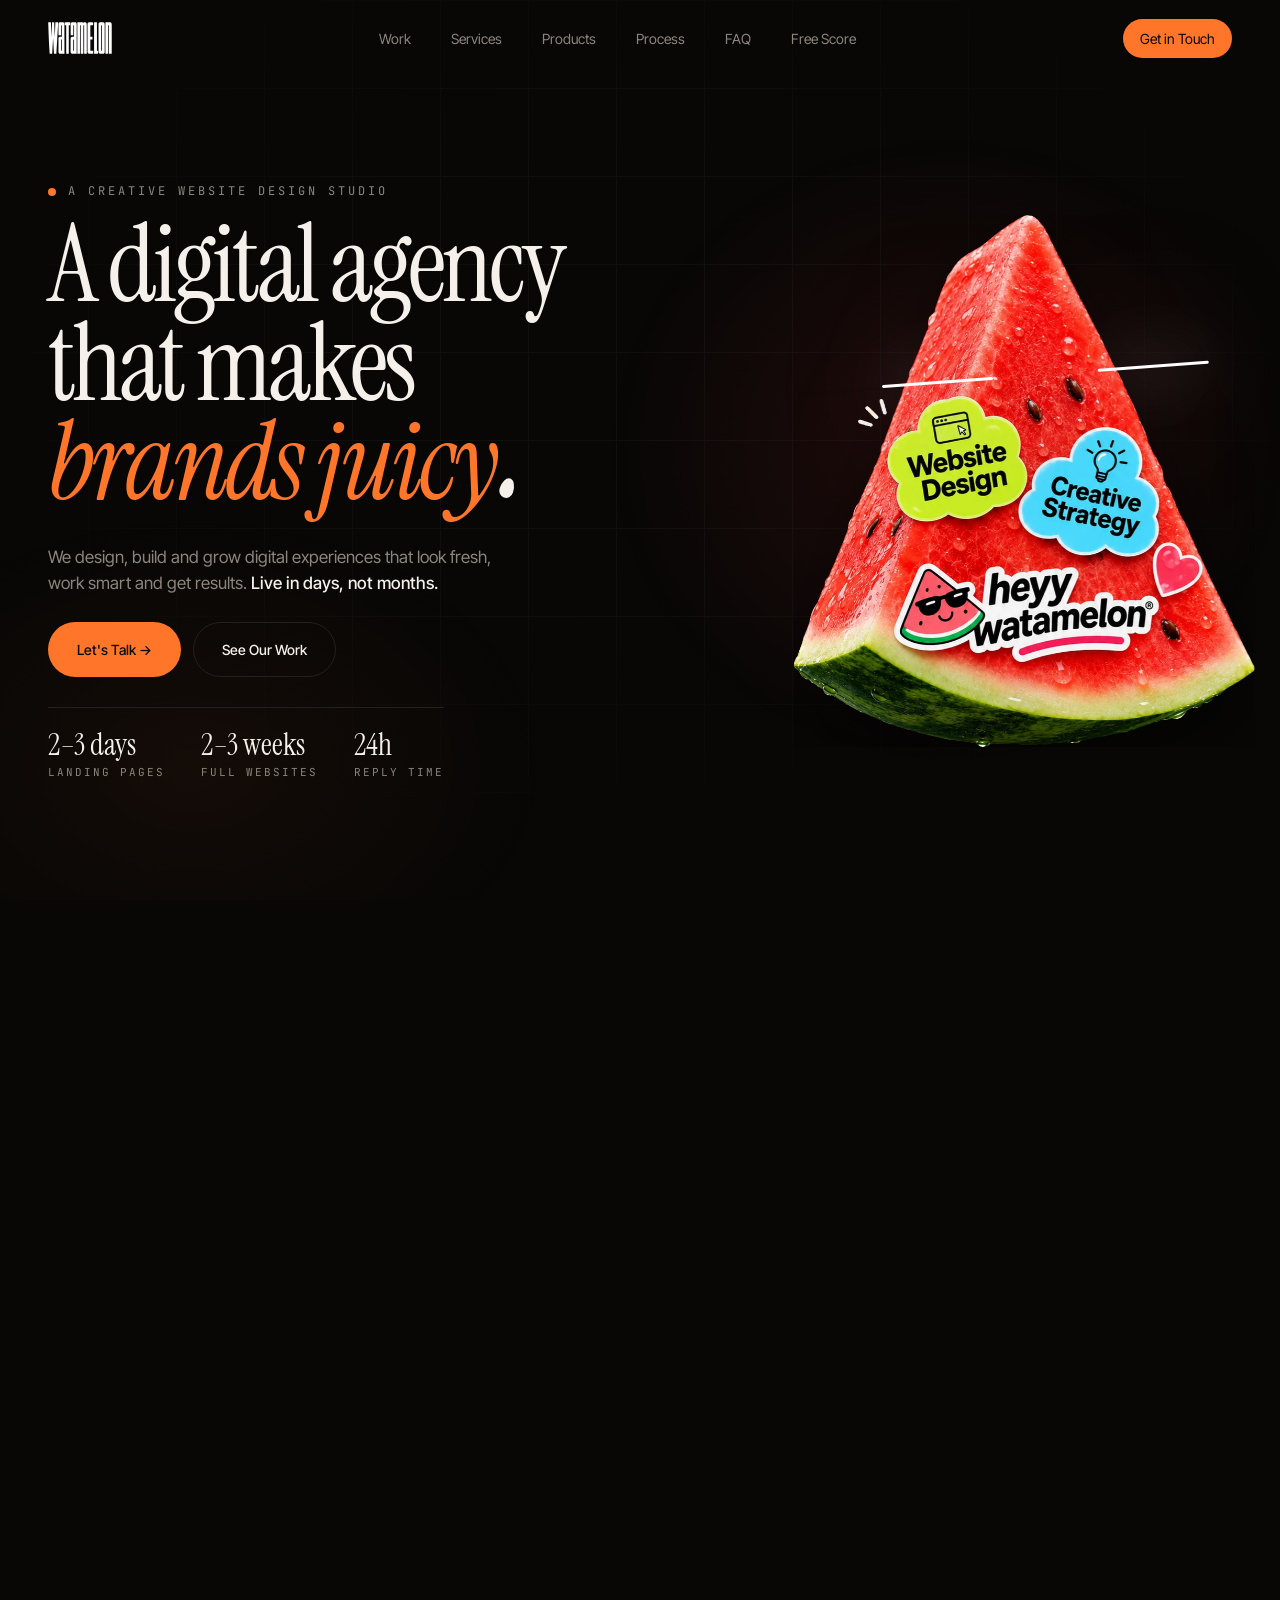
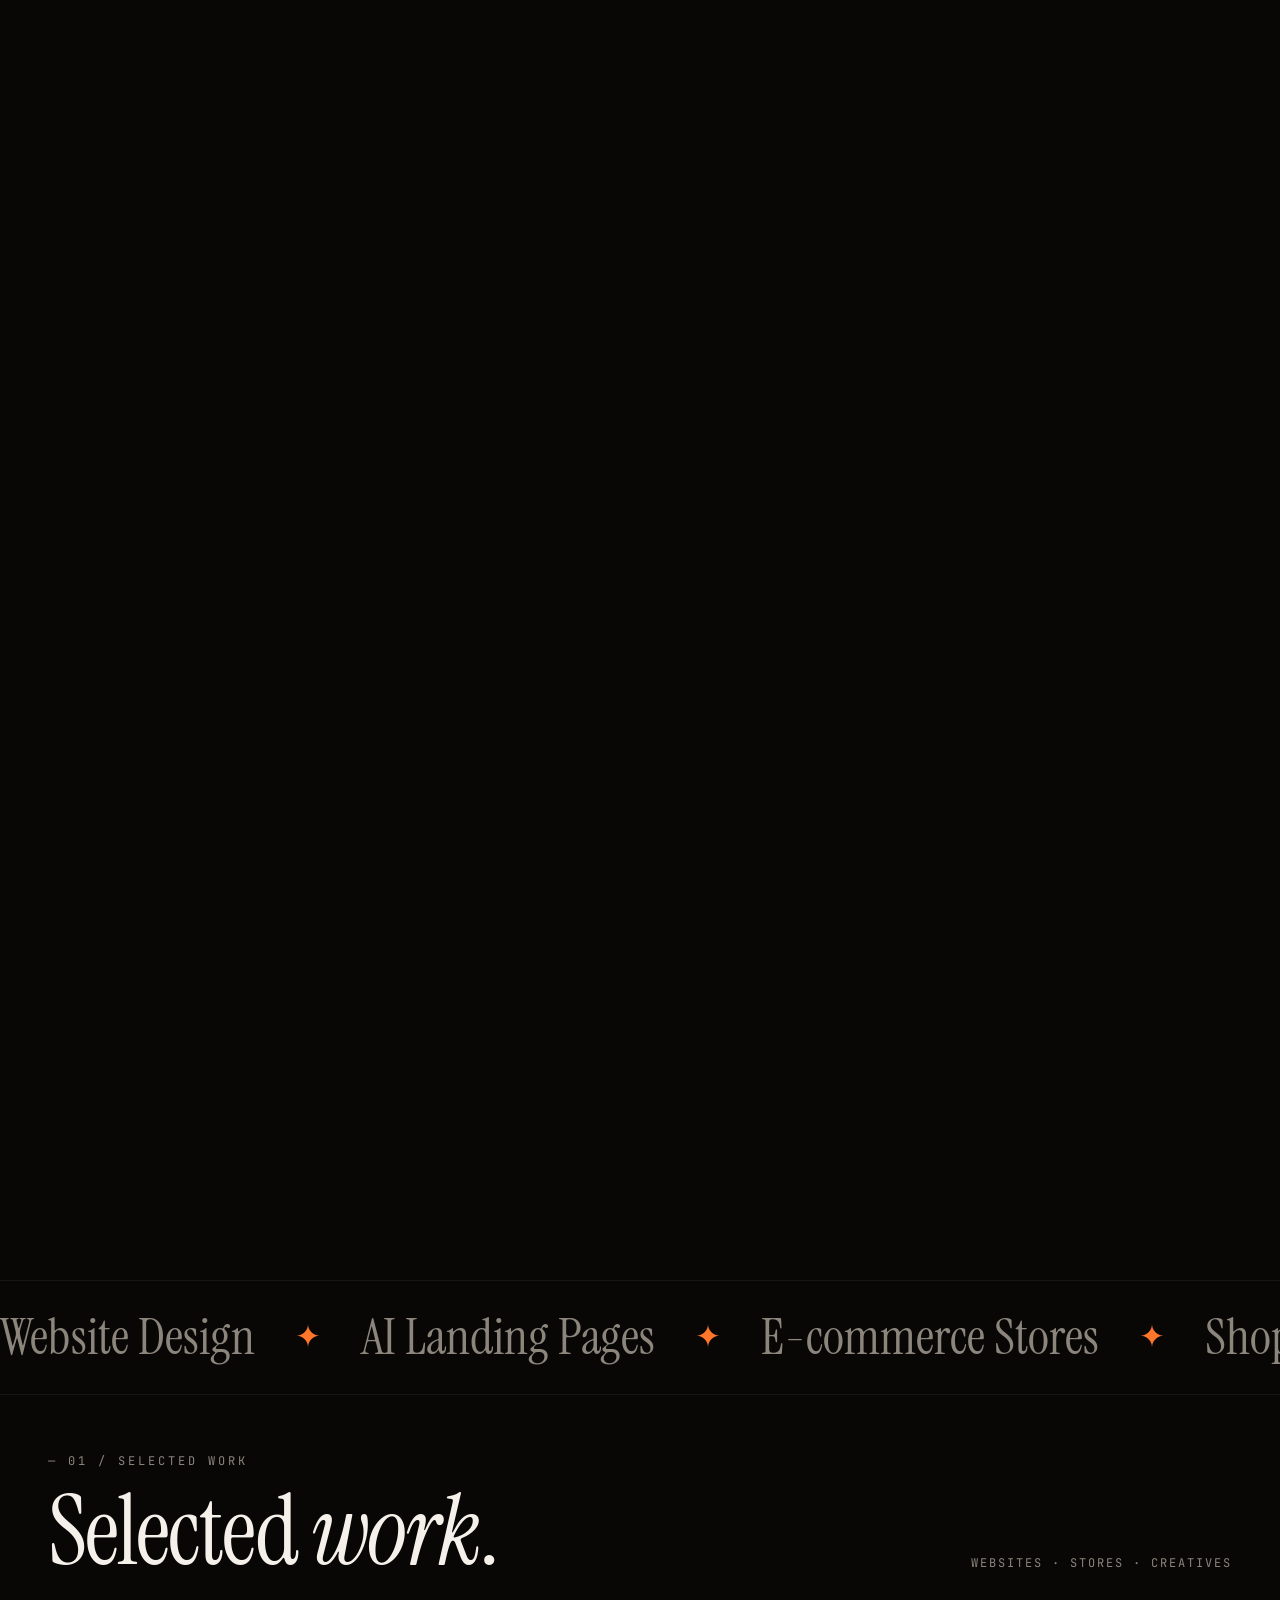
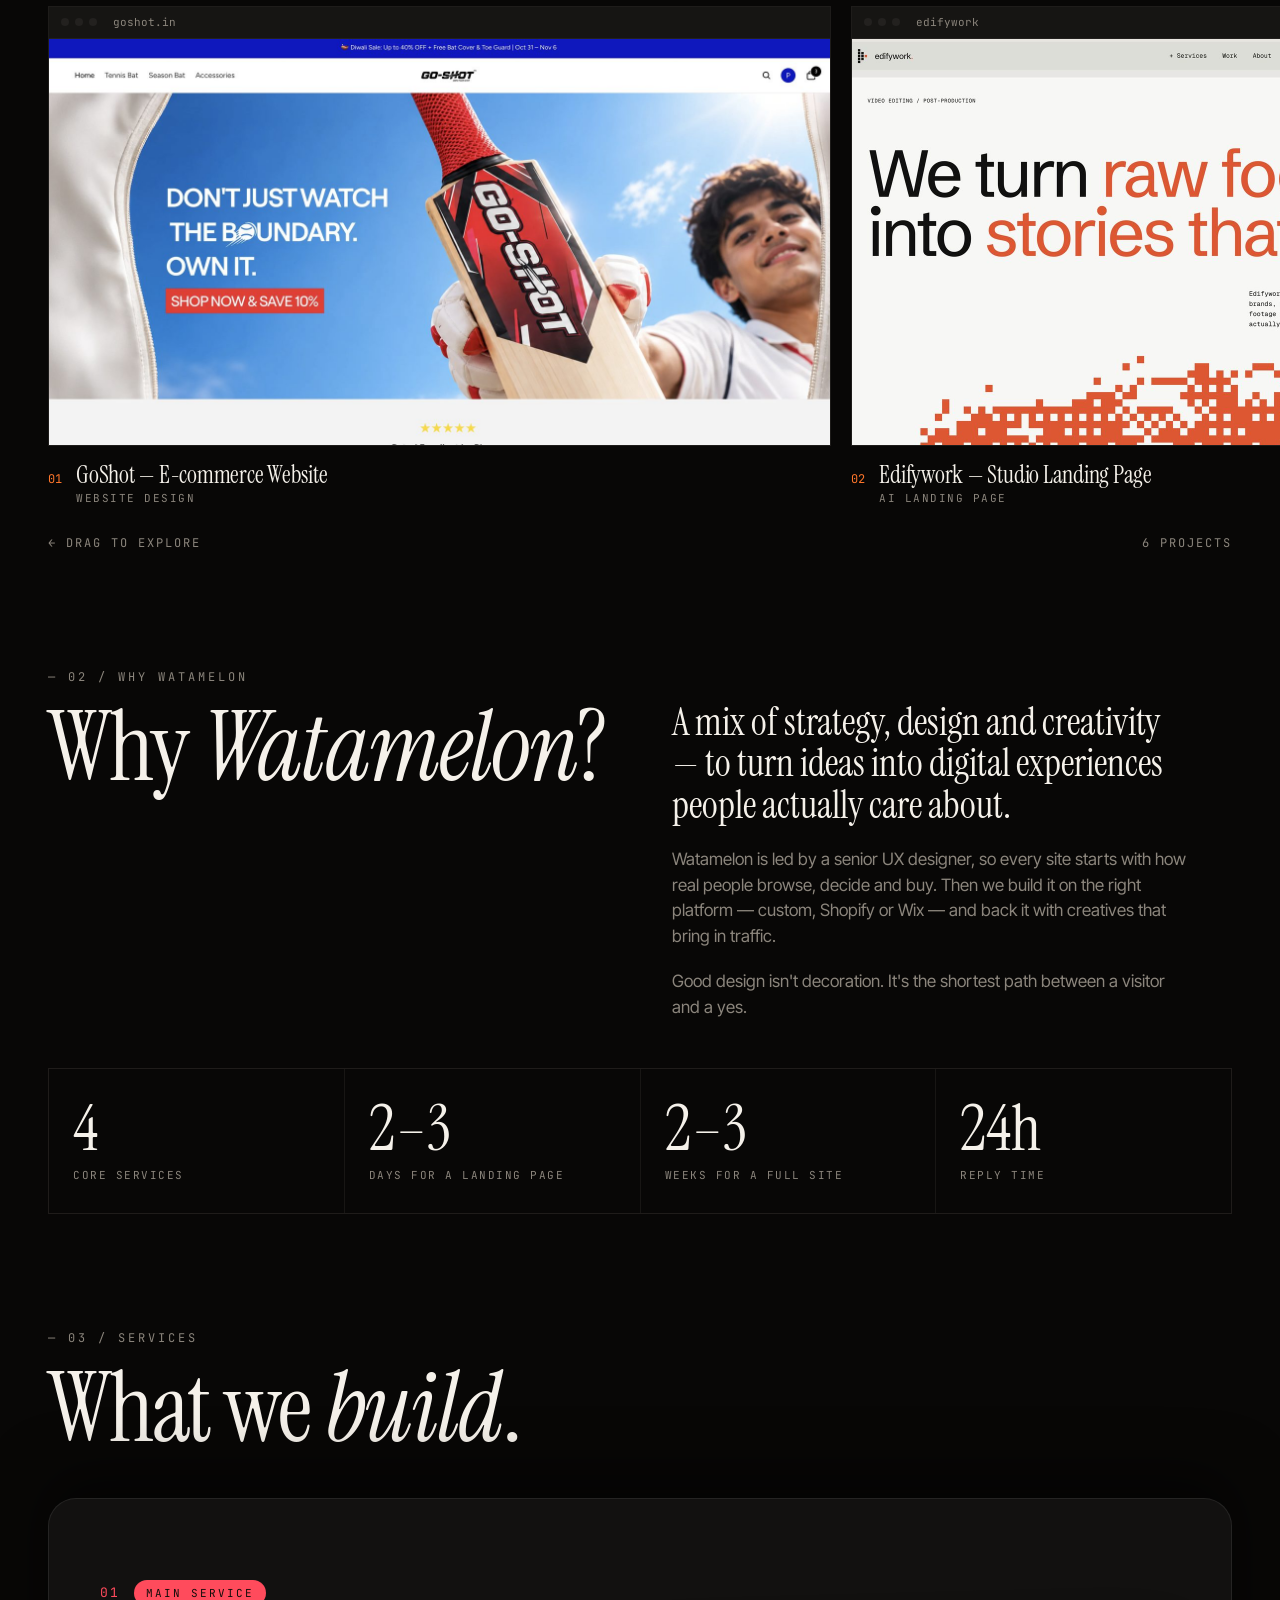
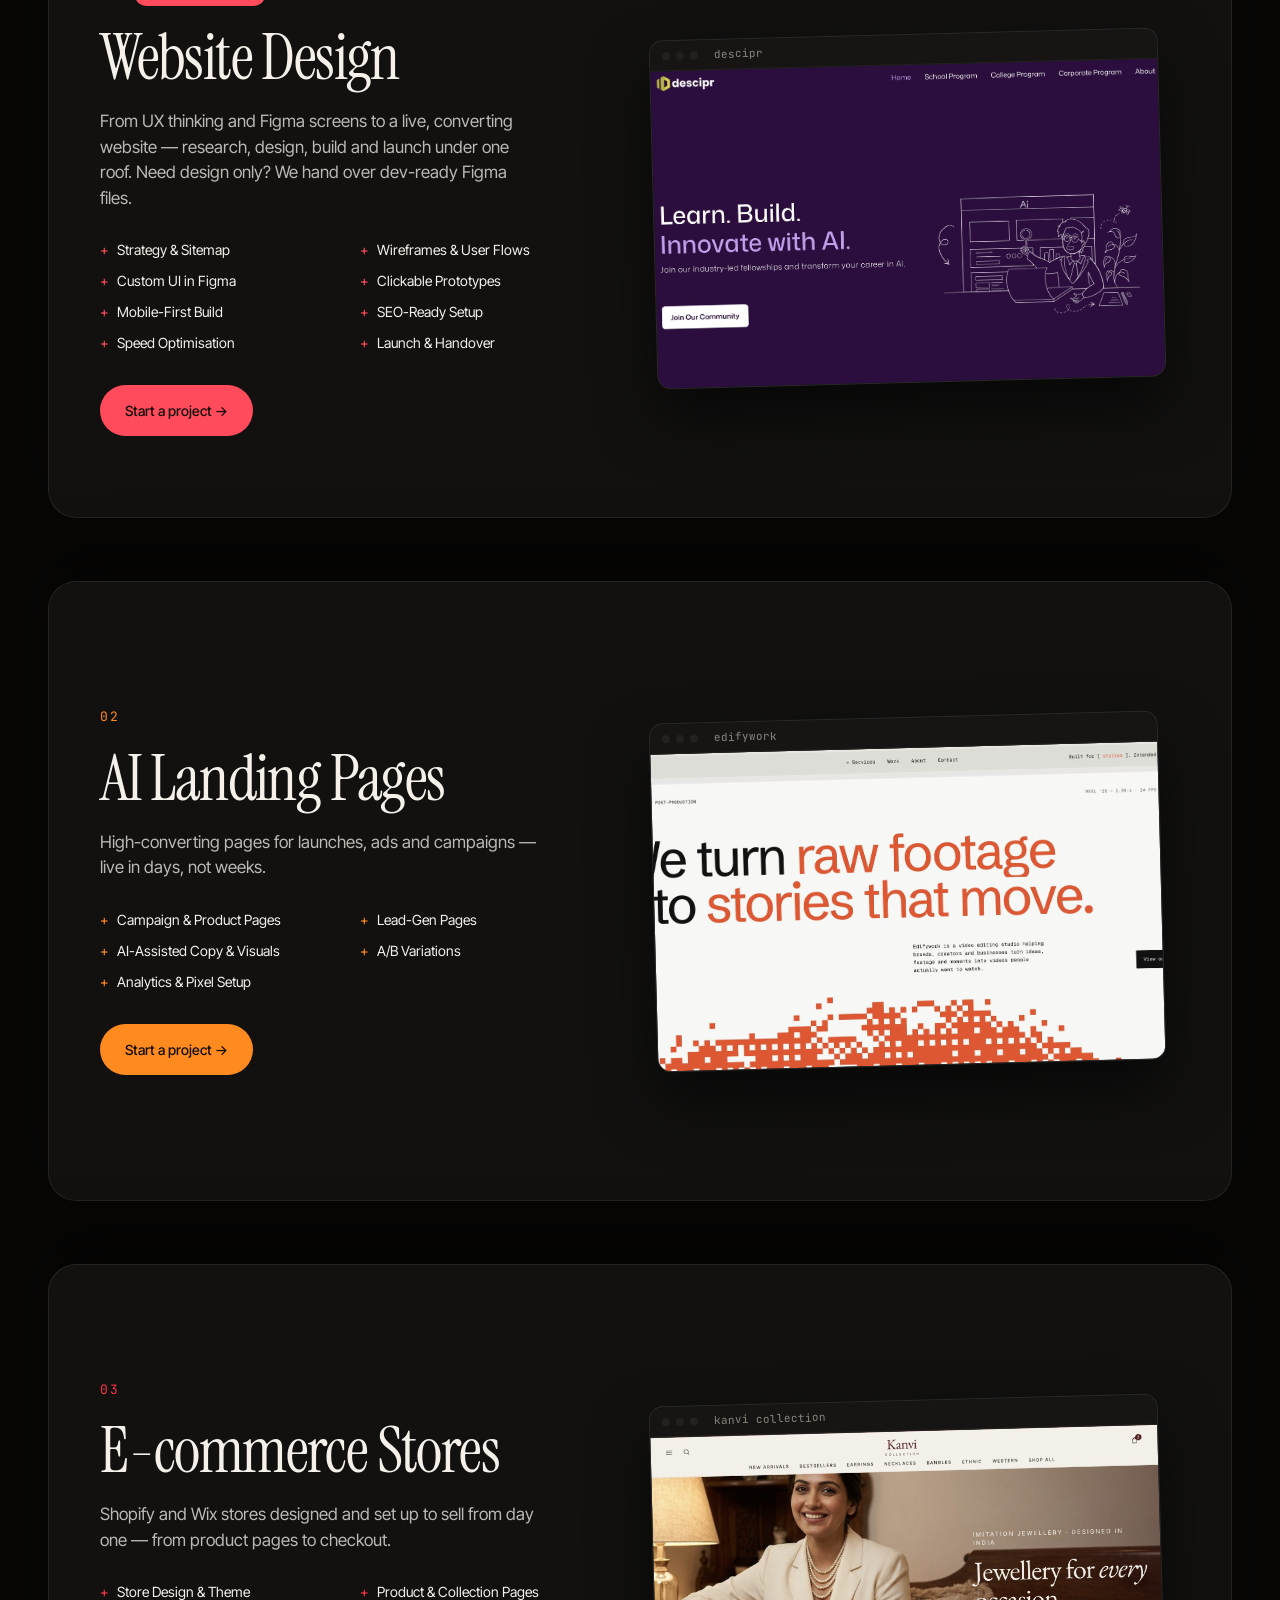
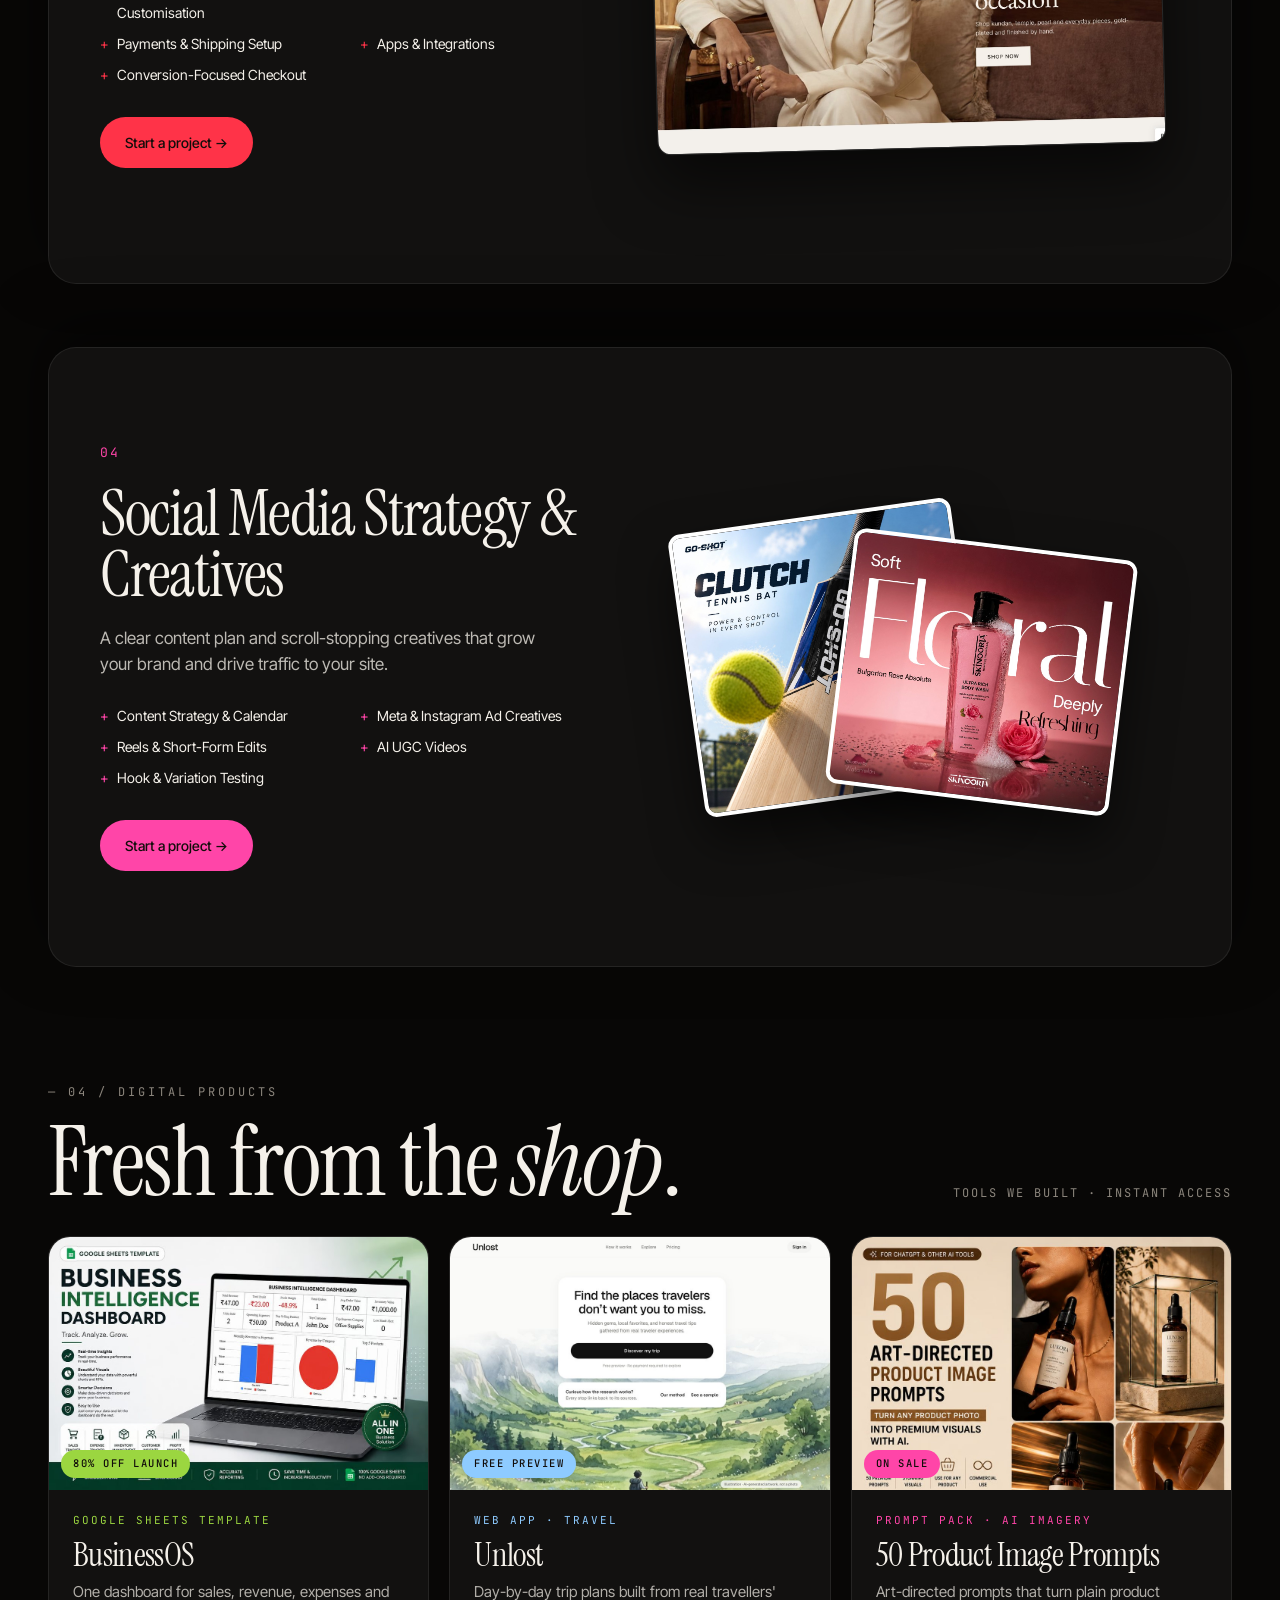
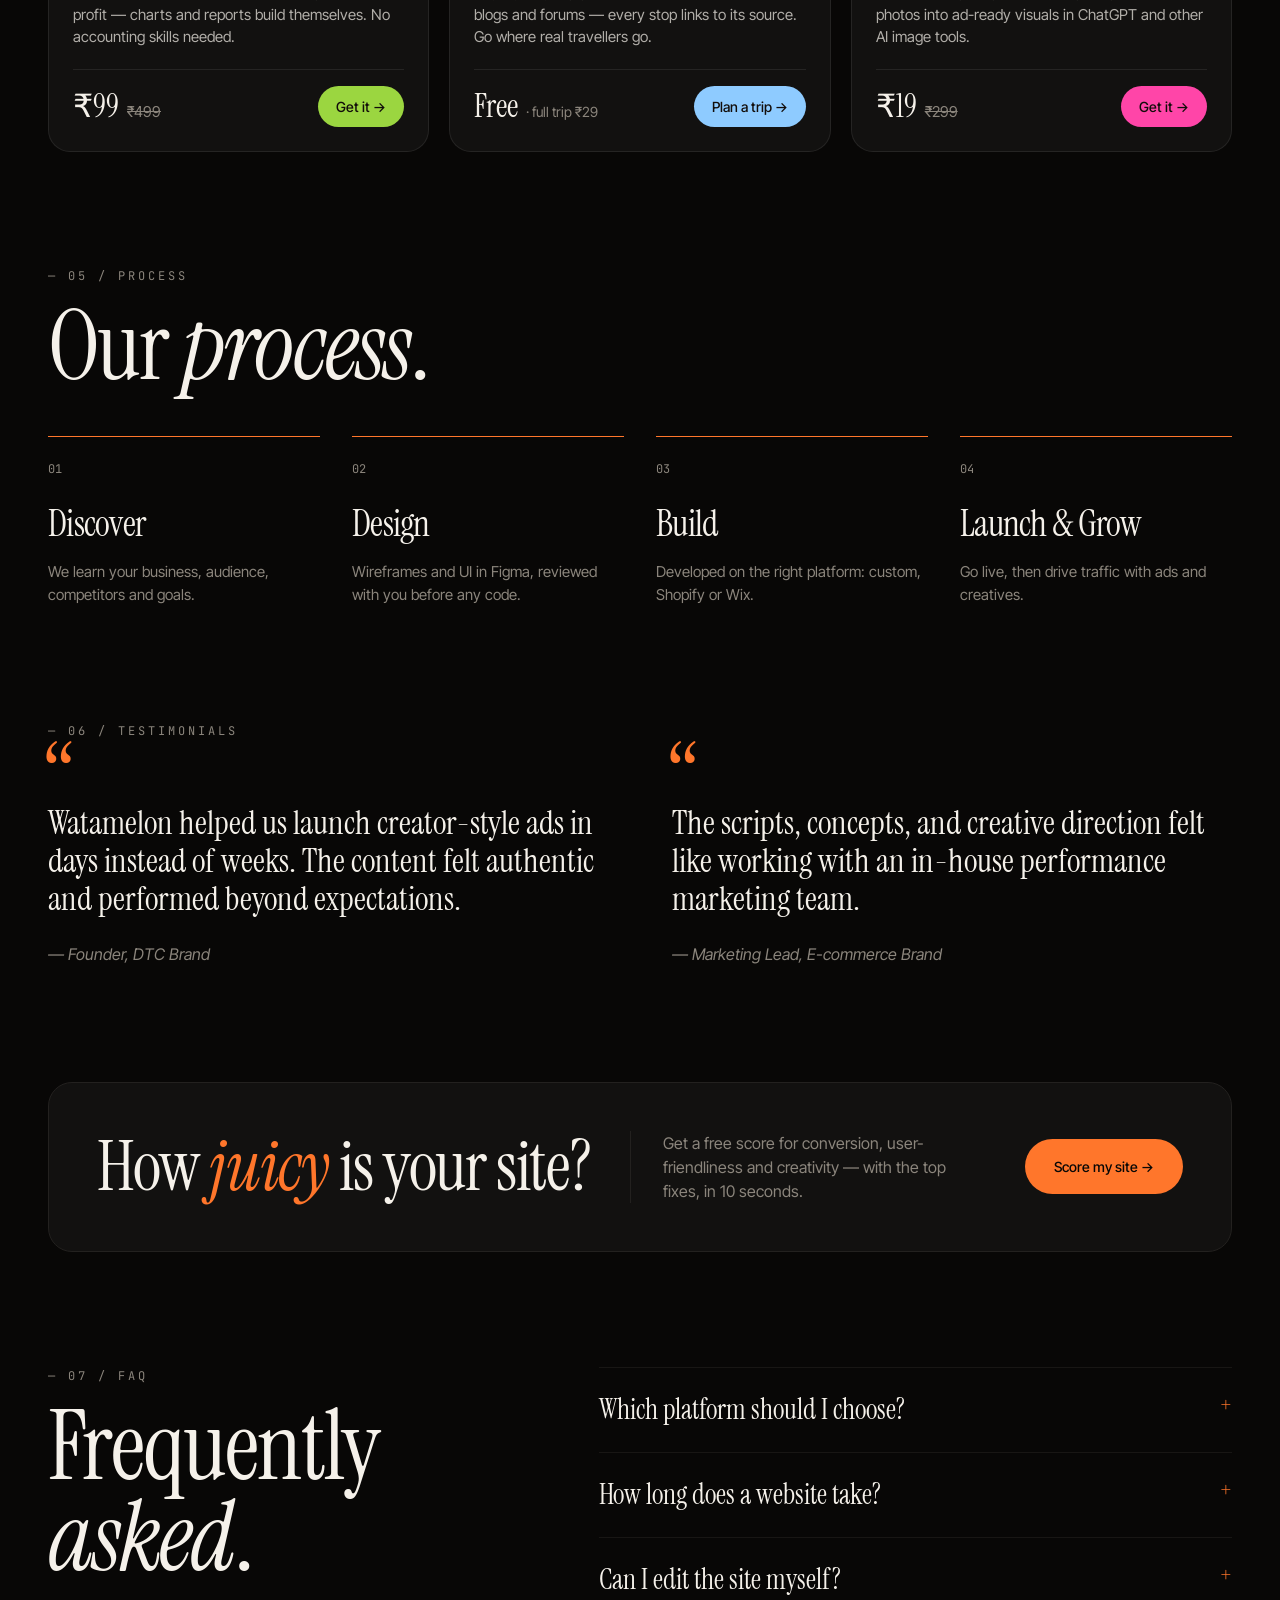
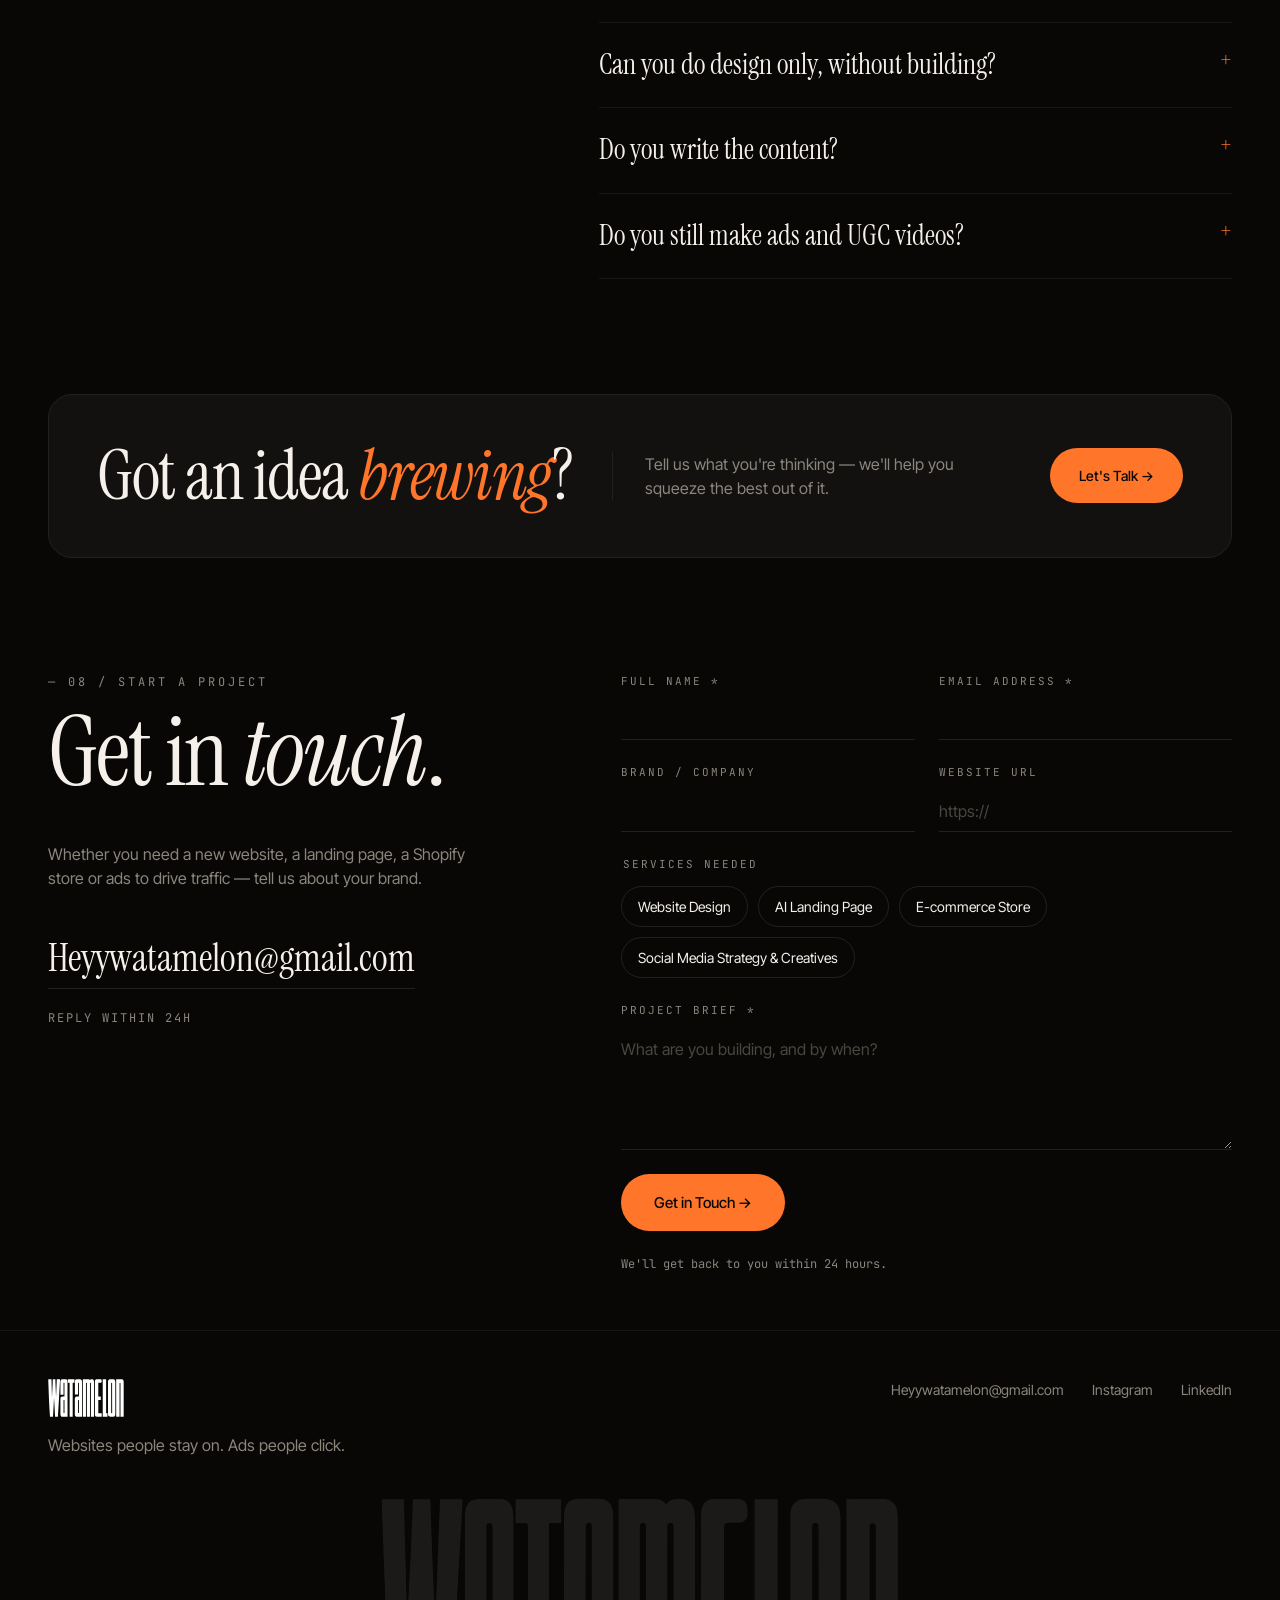
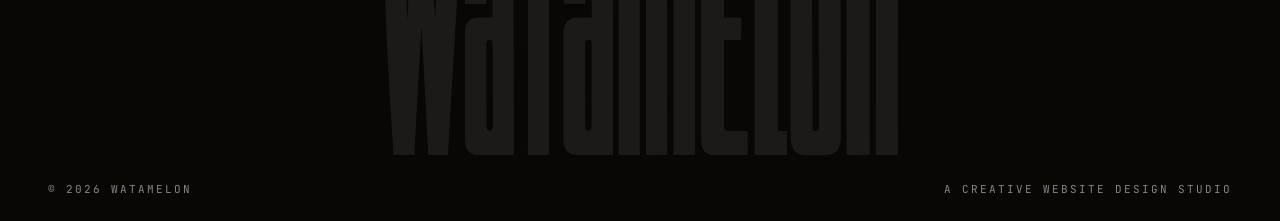
==== commit 38ea8a24: "Add free Website Score lead magnet at /score Scores any homepage for conversion, user-friendliness a" ====
--- a/index.html
+++ b/index.html
@@ -32,6 +32,7 @@
         <a href="#products">Products</a>
         <a href="#process">Process</a>
         <a href="#faq">FAQ</a>
+        <a href="/score">Free Score</a>
       </nav>
       <a href="#start" class="btn btn-primary btn-sm nav-cta">Get in Touch</a>
       <button class="menu-toggle" aria-label="Open menu" aria-expanded="false" aria-controls="mobile-menu"><span></span><span></span></button>
@@ -42,6 +43,7 @@
       <a href="#products">Products</a>
       <a href="#process">Process</a>
       <a href="#faq">FAQ</a>
+      <a href="/score">Free Website Score</a>
       <a href="#start" class="btn btn-primary">Get in Touch</a>
     </div>
   </header>
@@ -331,6 +333,17 @@
     </section>
 
     <!-- ============ FAQ ============ -->
+    <!-- ============ FREE WEBSITE SCORE ============ -->
+    <section class="section">
+      <div class="container">
+        <div class="cta-strip reveal">
+          <h2>How <em>juicy</em> is your site?</h2>
+          <p>Get a free score for conversion, user-friendliness and creativity — with the top fixes, in 10 seconds.</p>
+          <a href="/score" class="btn btn-primary">Score my site →</a>
+        </div>
+      </div>
+    </section>
+
     <section class="section" id="faq">
       <div class="container faq-wrap">
         <div>
@@ -372,7 +385,7 @@
 
         <!-- Form sends to email via FormSubmit (free). The first submission triggers a one-time
              activation email to Heyywatamelon@gmail.com — click the link in it once. -->
-        <form class="contact-form reveal" action="https://formsubmit.co/Heyywatamelon@gmail.com" method="POST" id="contact-form">
+        <form class="contact-form reveal" action="https://formsubmit.co/Heyywatamelon@gmail.com" method="POST" id="contact-form" data-sheet-url="https://script.google.com/macros/s/AKfycbxqKFxWQYafIZLNFYinBIYObyKpr5BbsCyI_rcjoS73v2cmhdtgy6e9uHRo8OjHZjDV5g/exec">
           <input type="hidden" name="_subject" value="New project enquiry — Watamelon" />
           <input type="hidden" name="_template" value="table" />
           <input type="hidden" name="_captcha" value="false" />
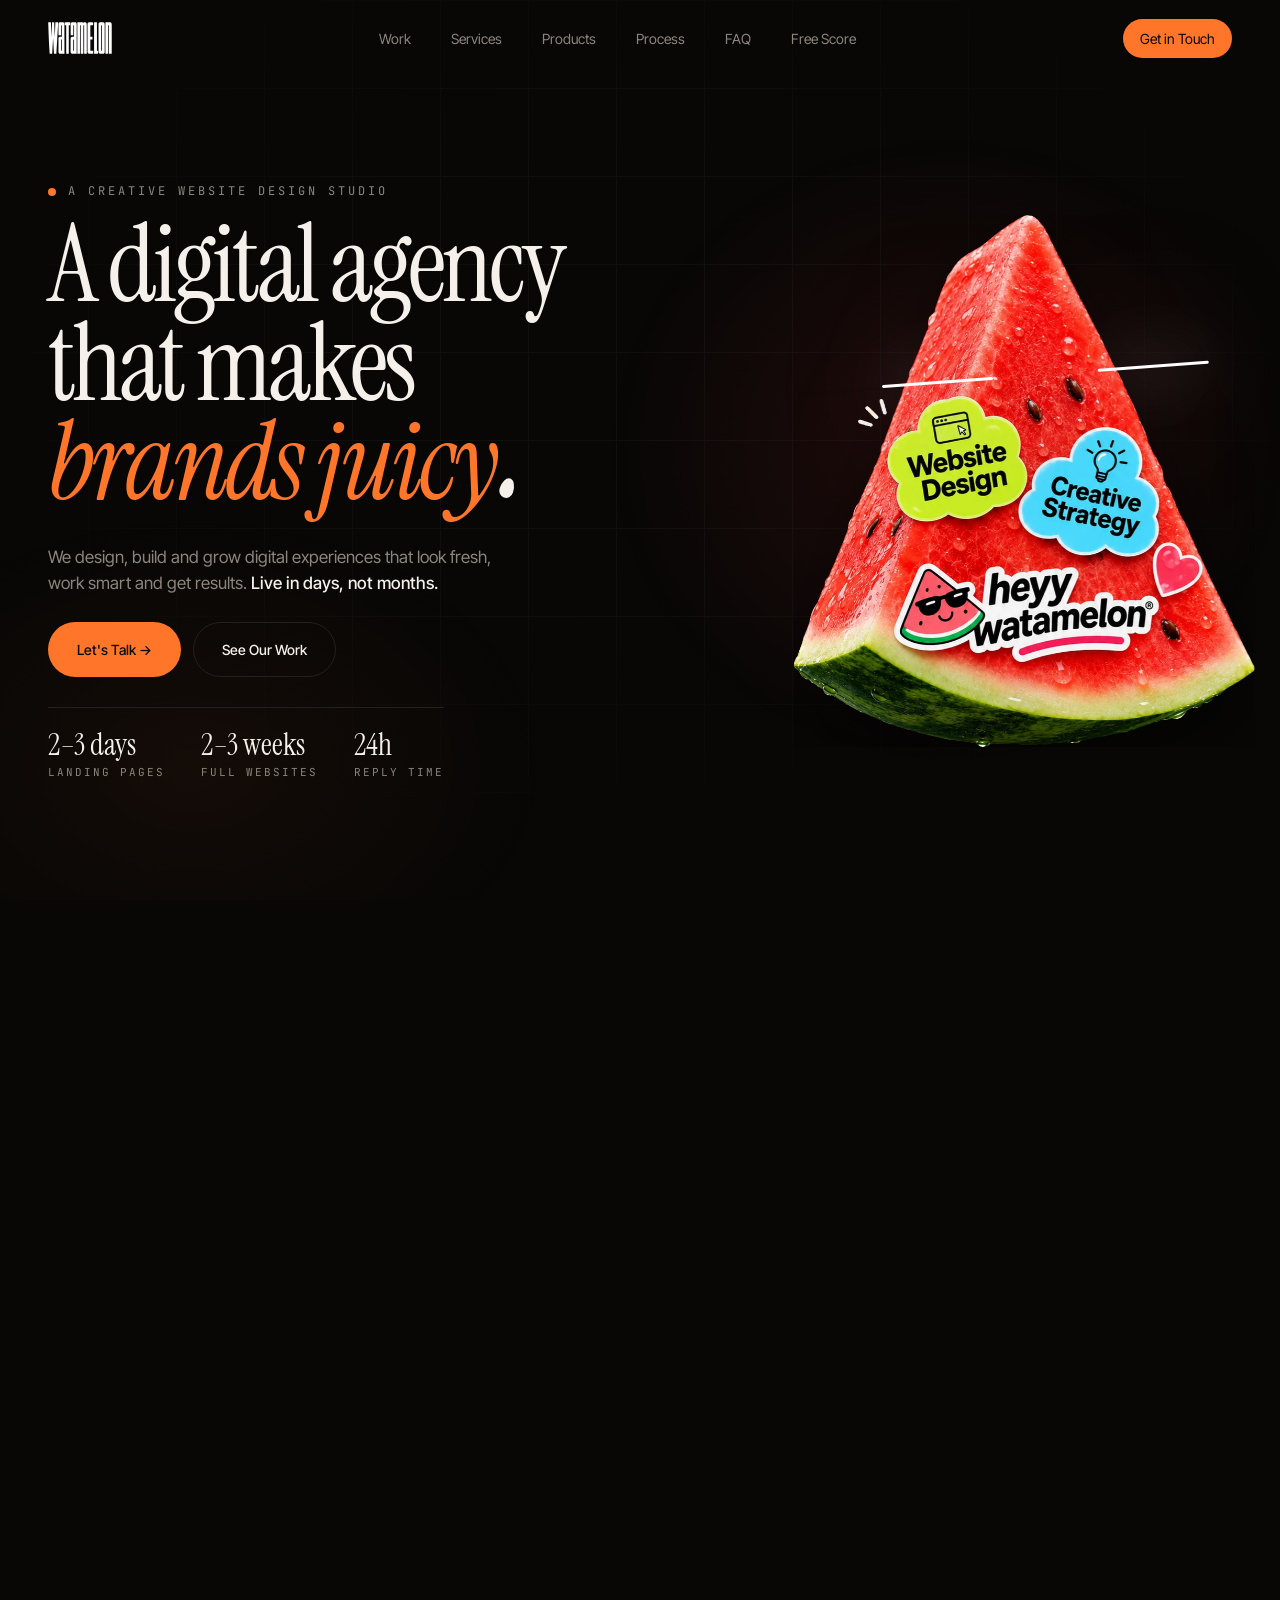
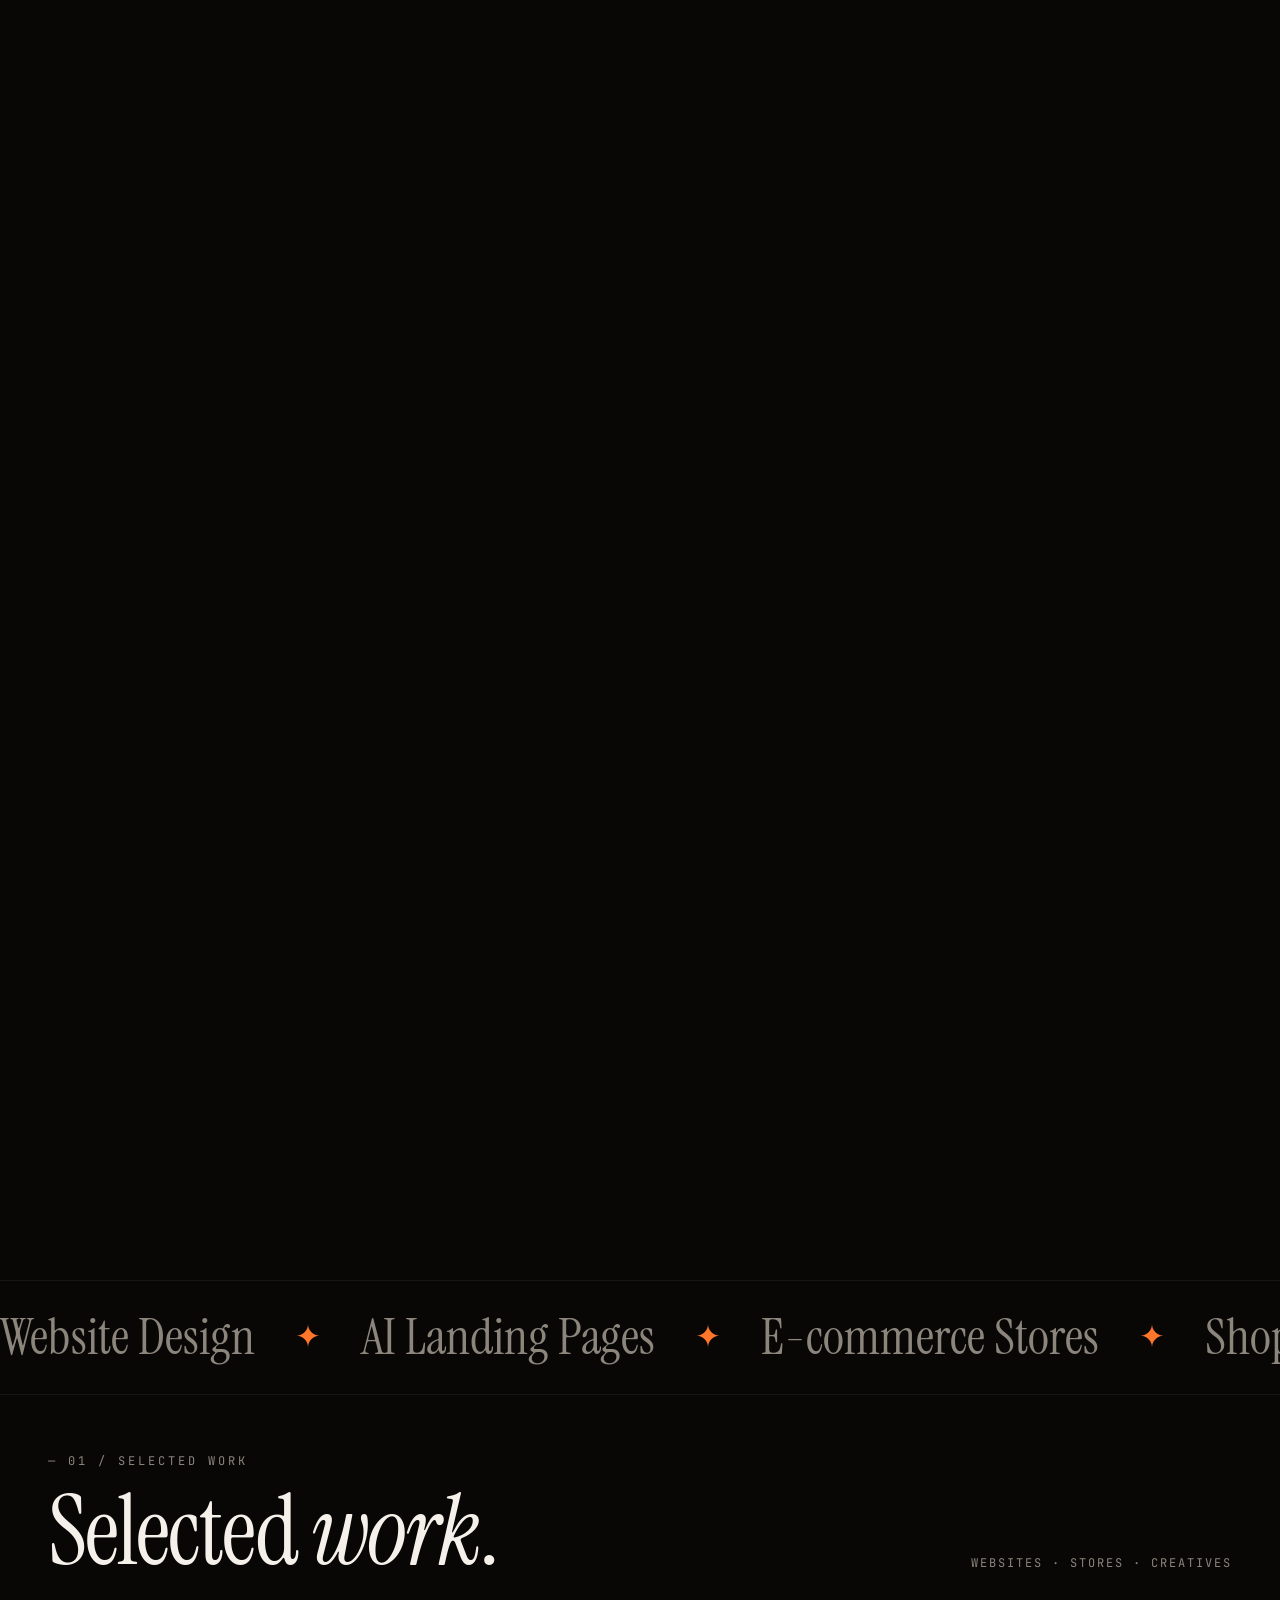
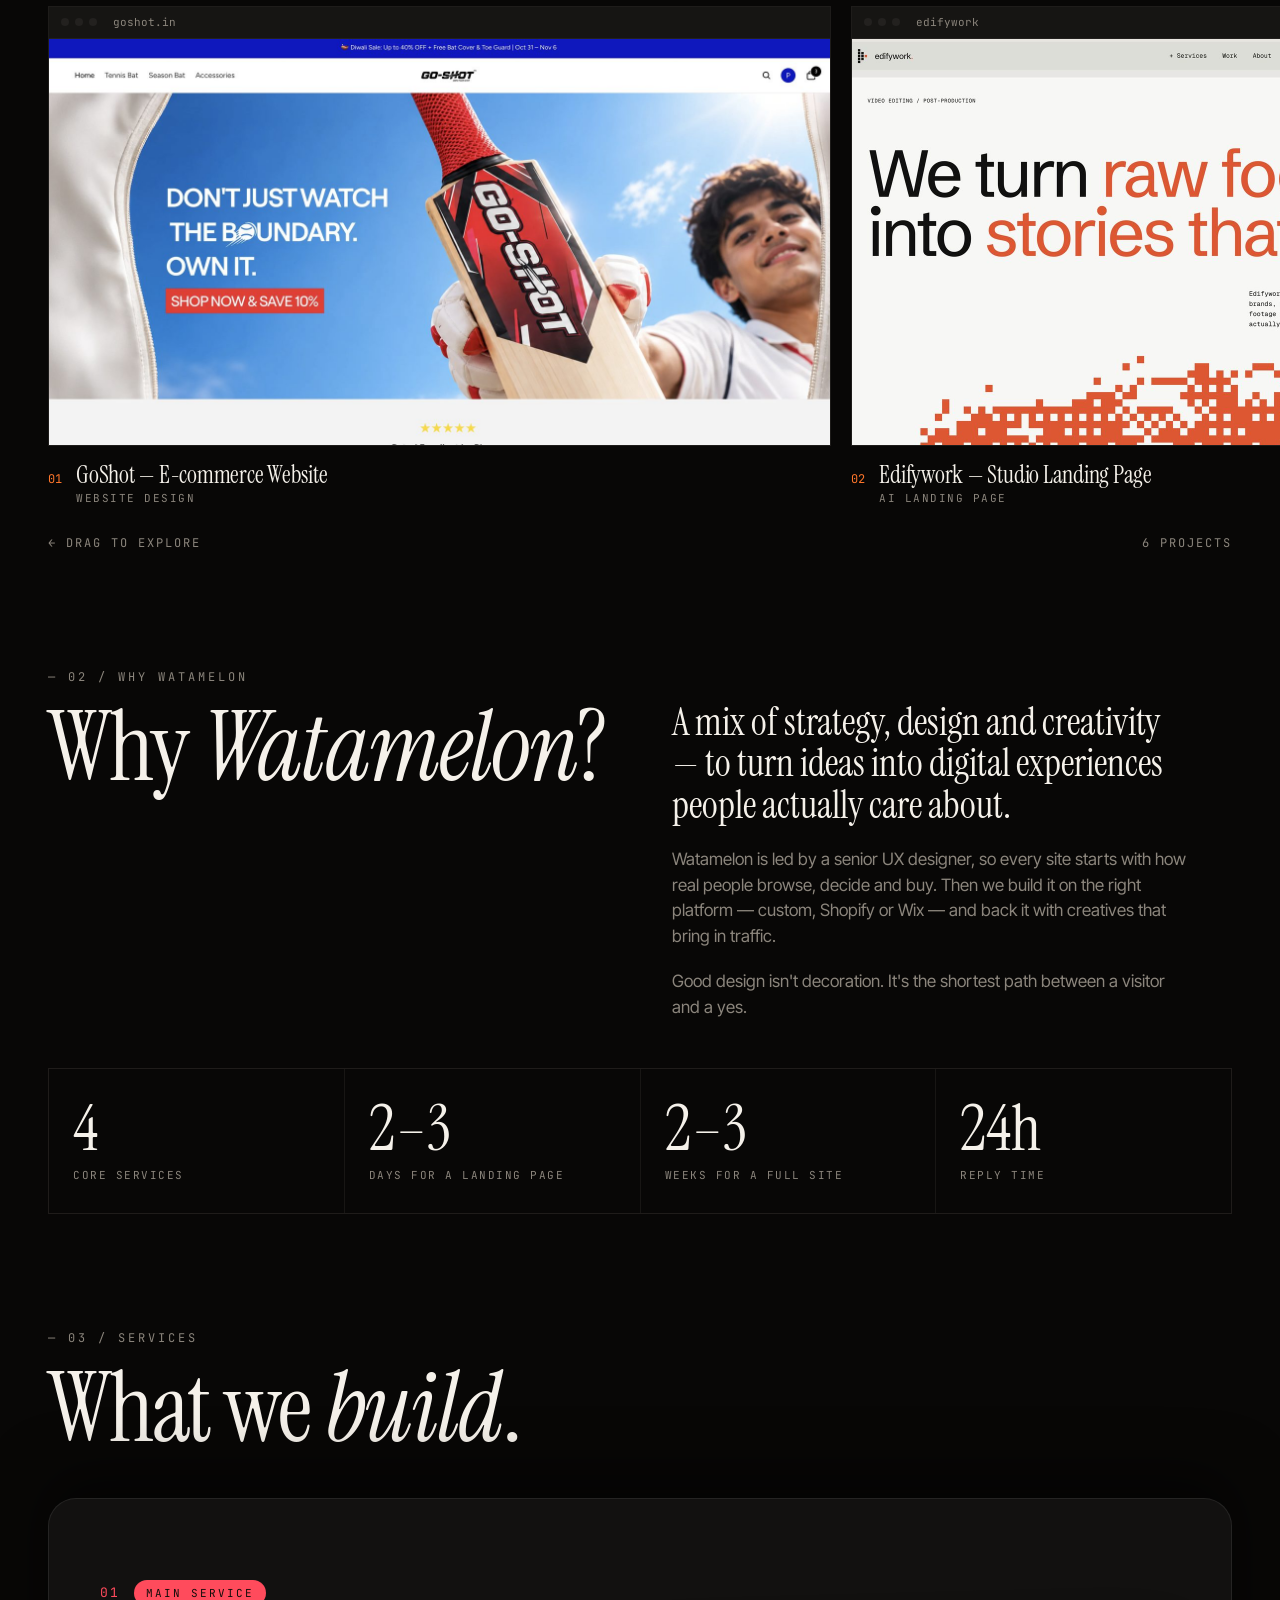
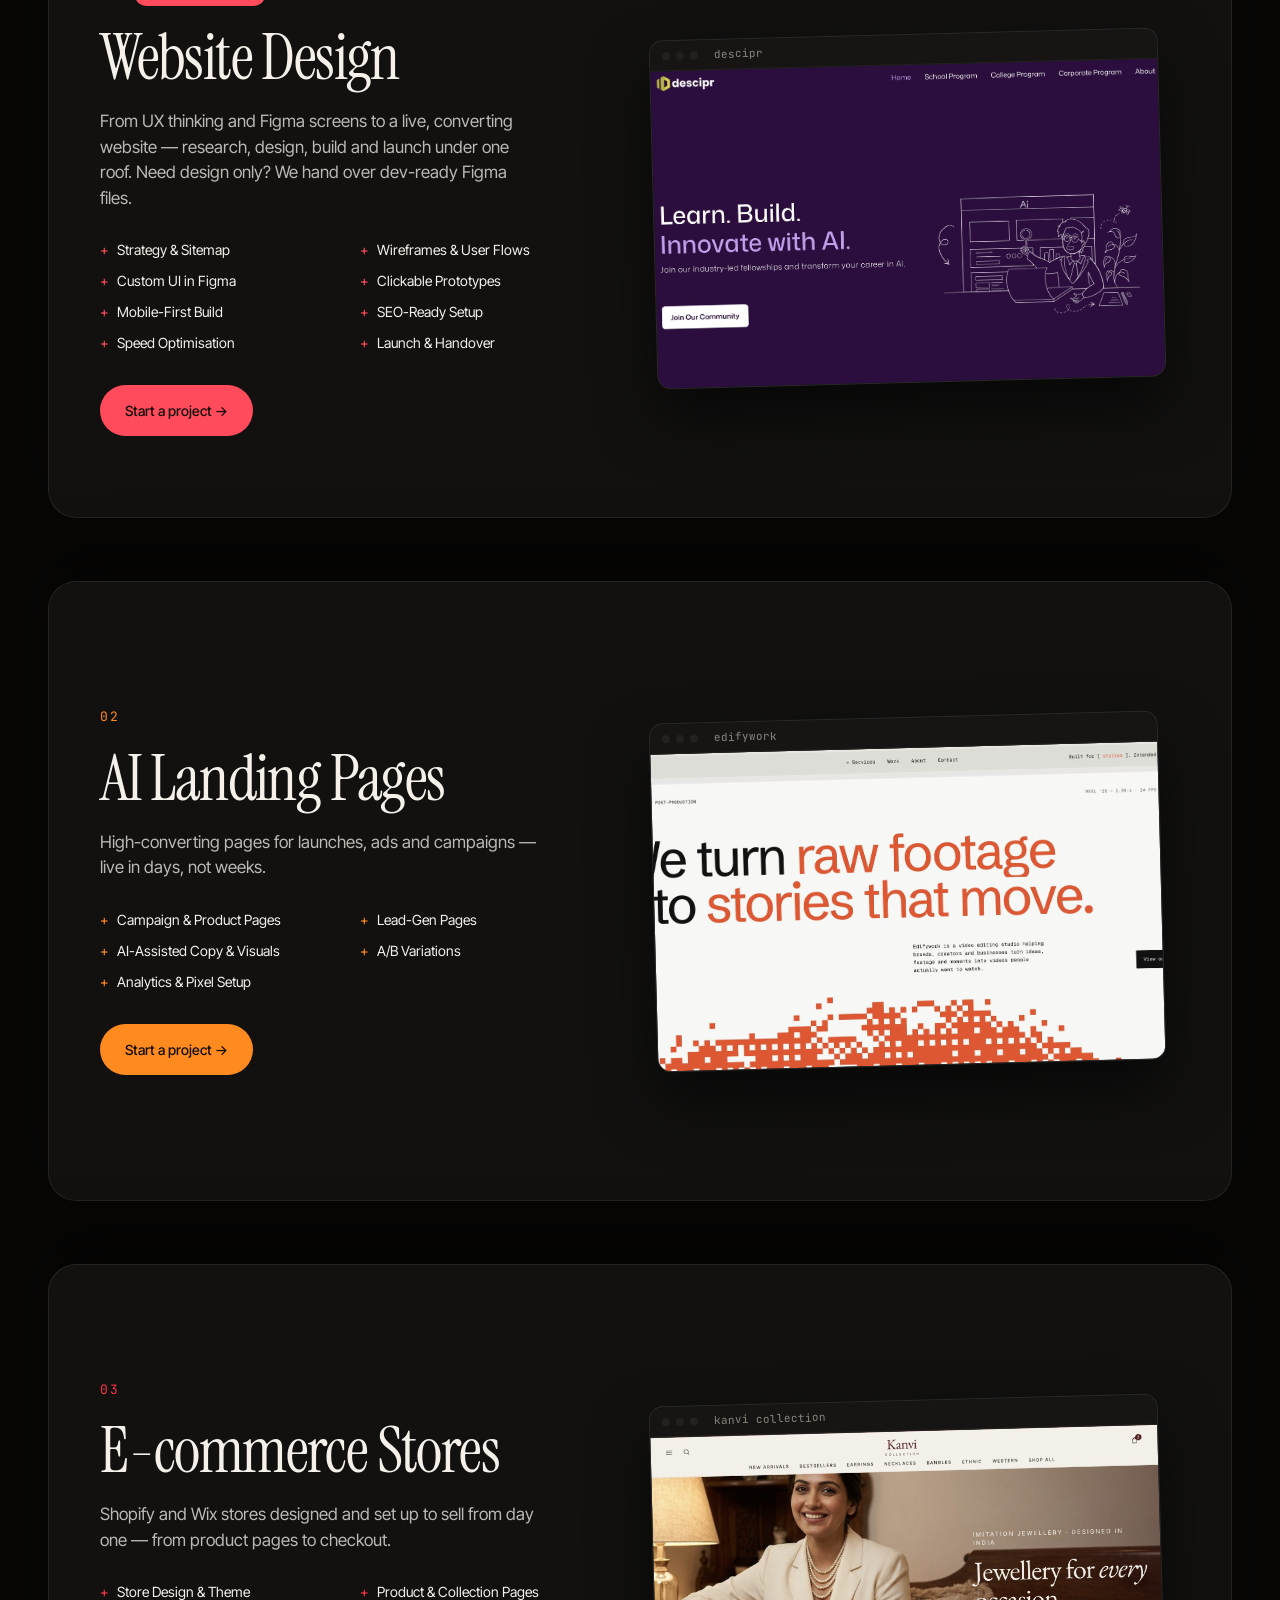
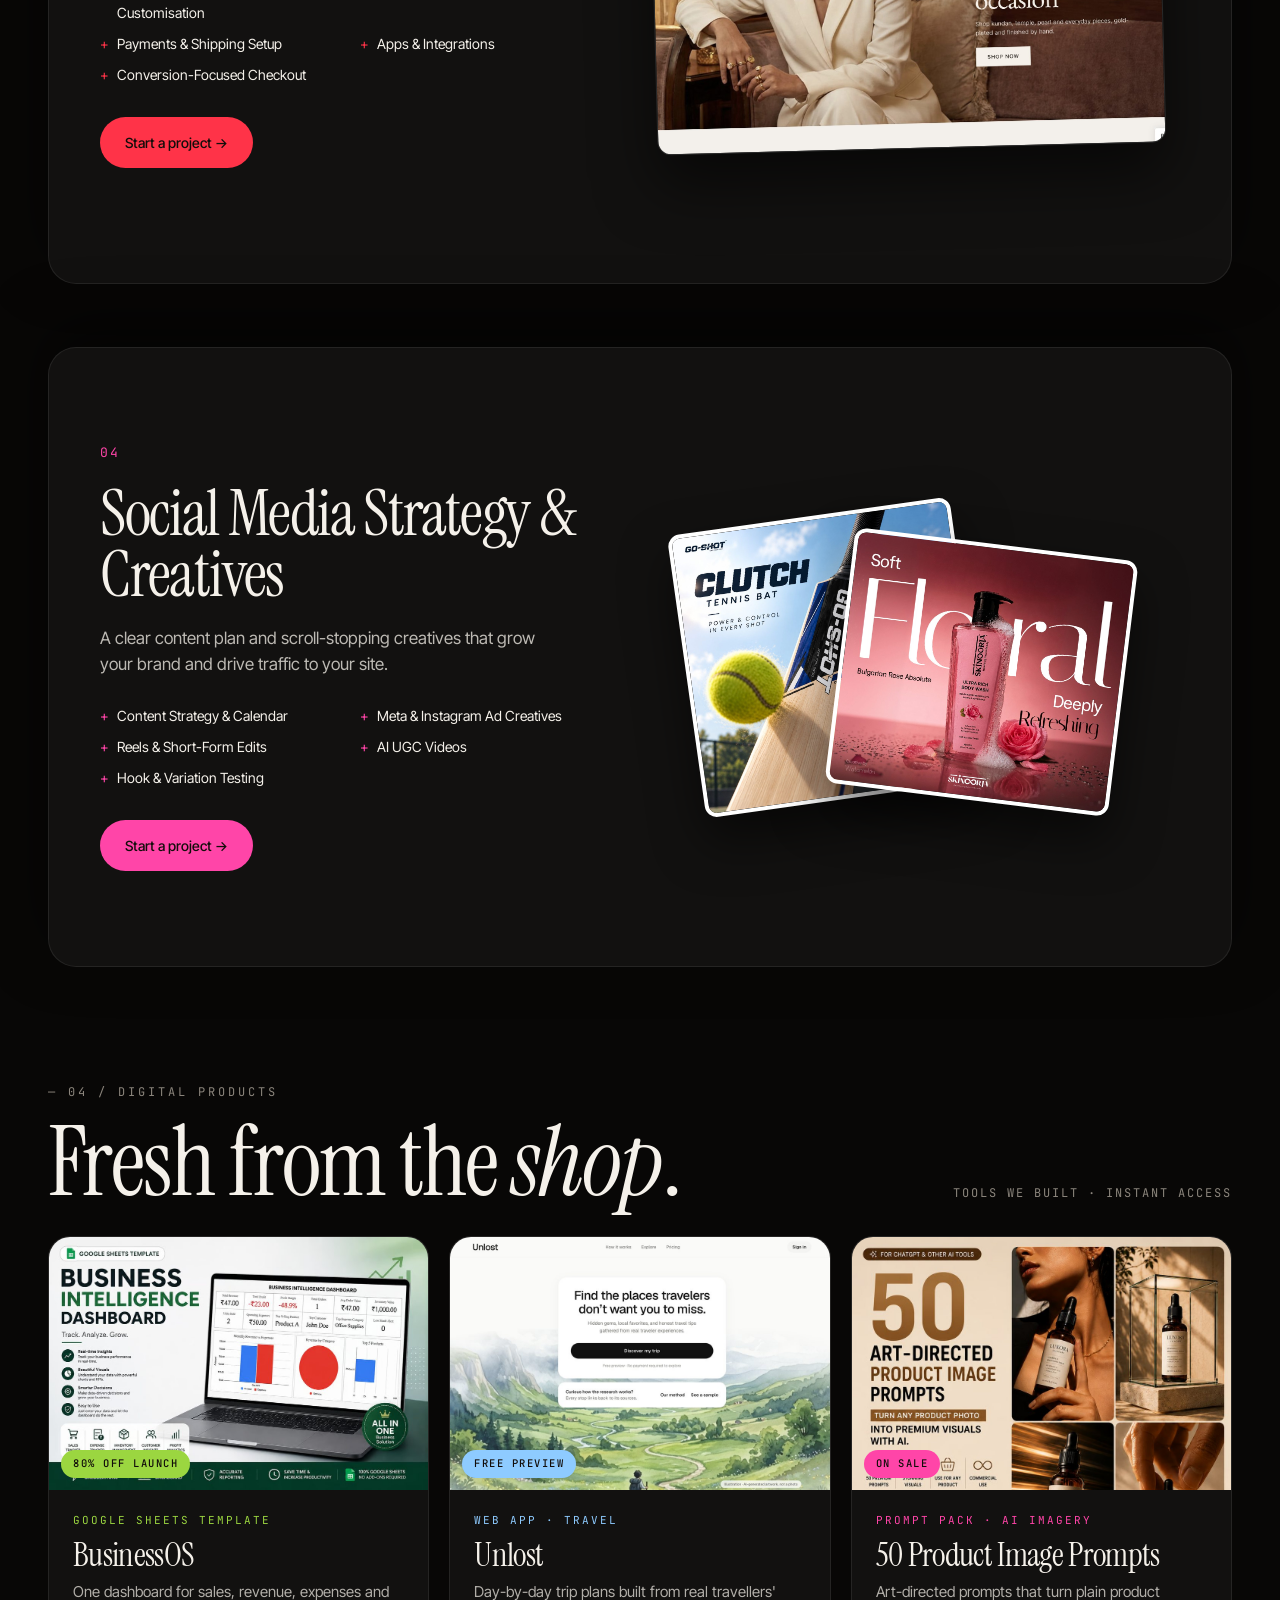
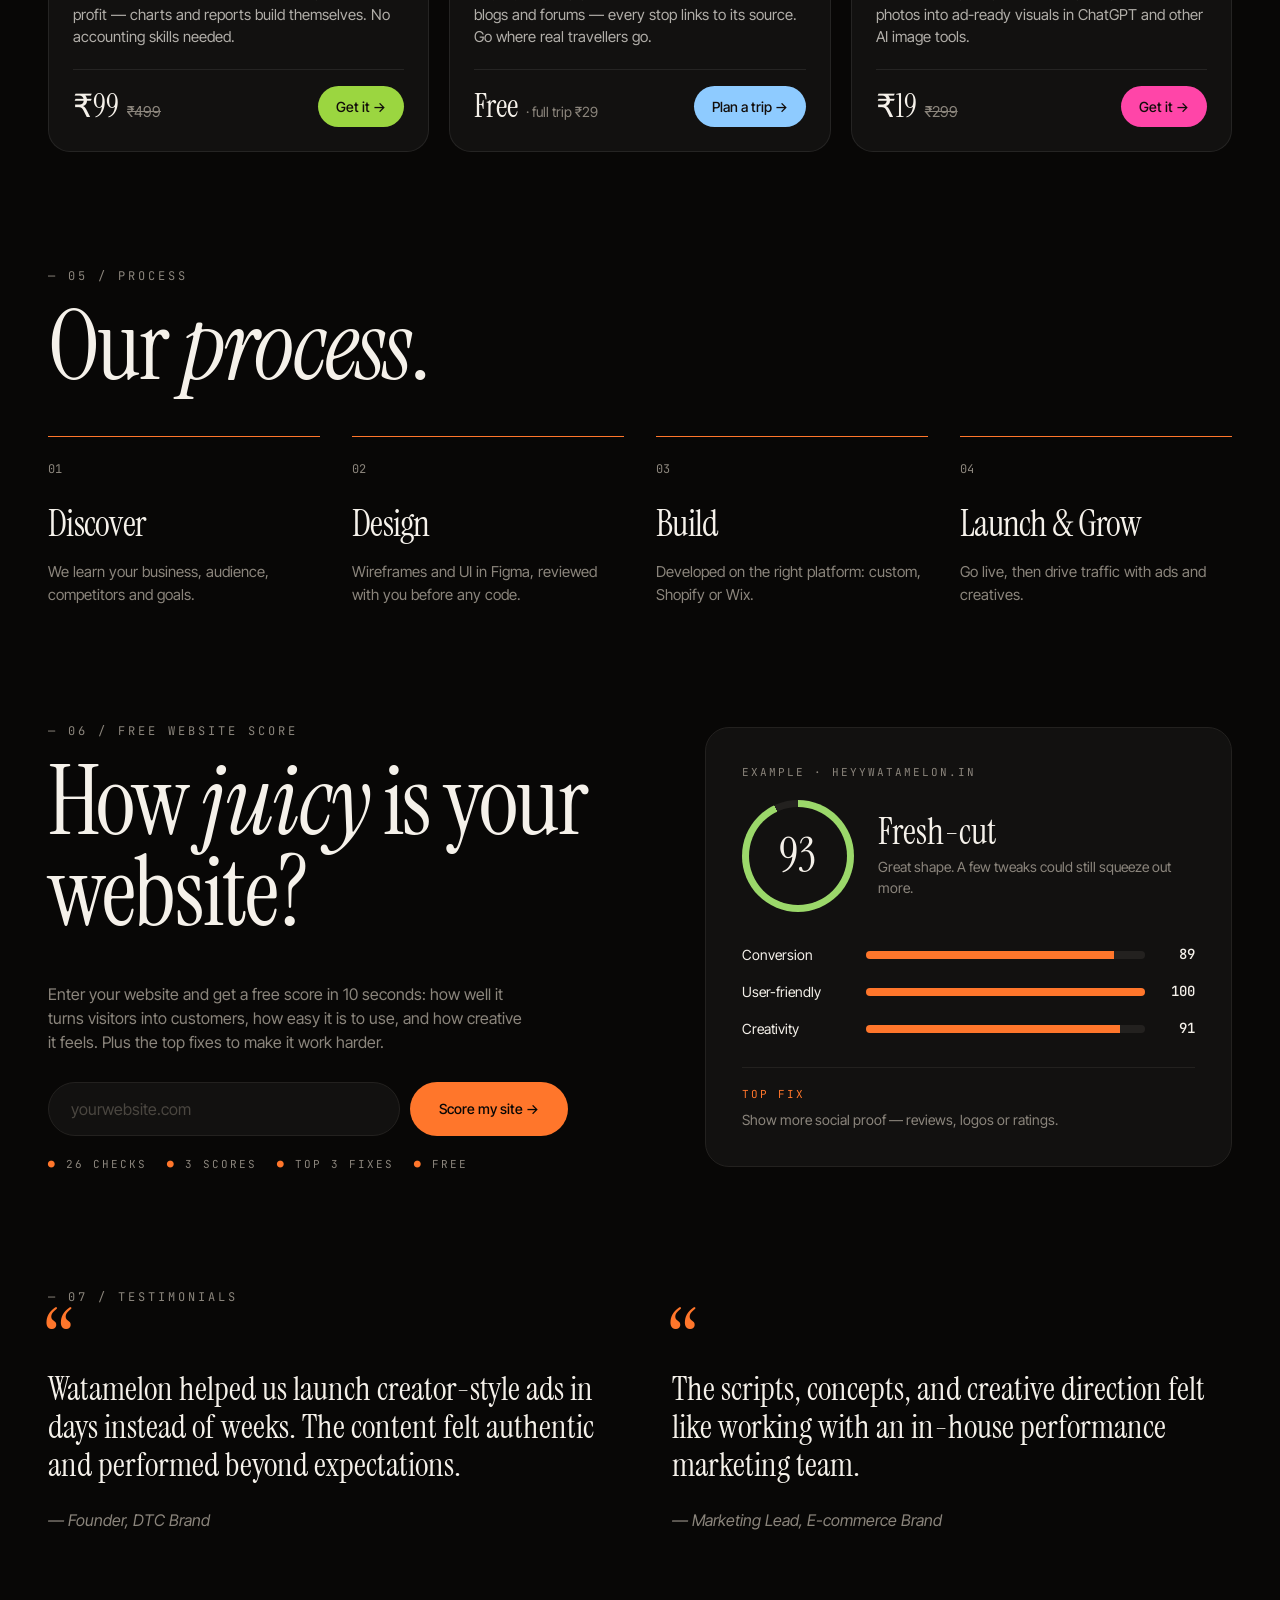
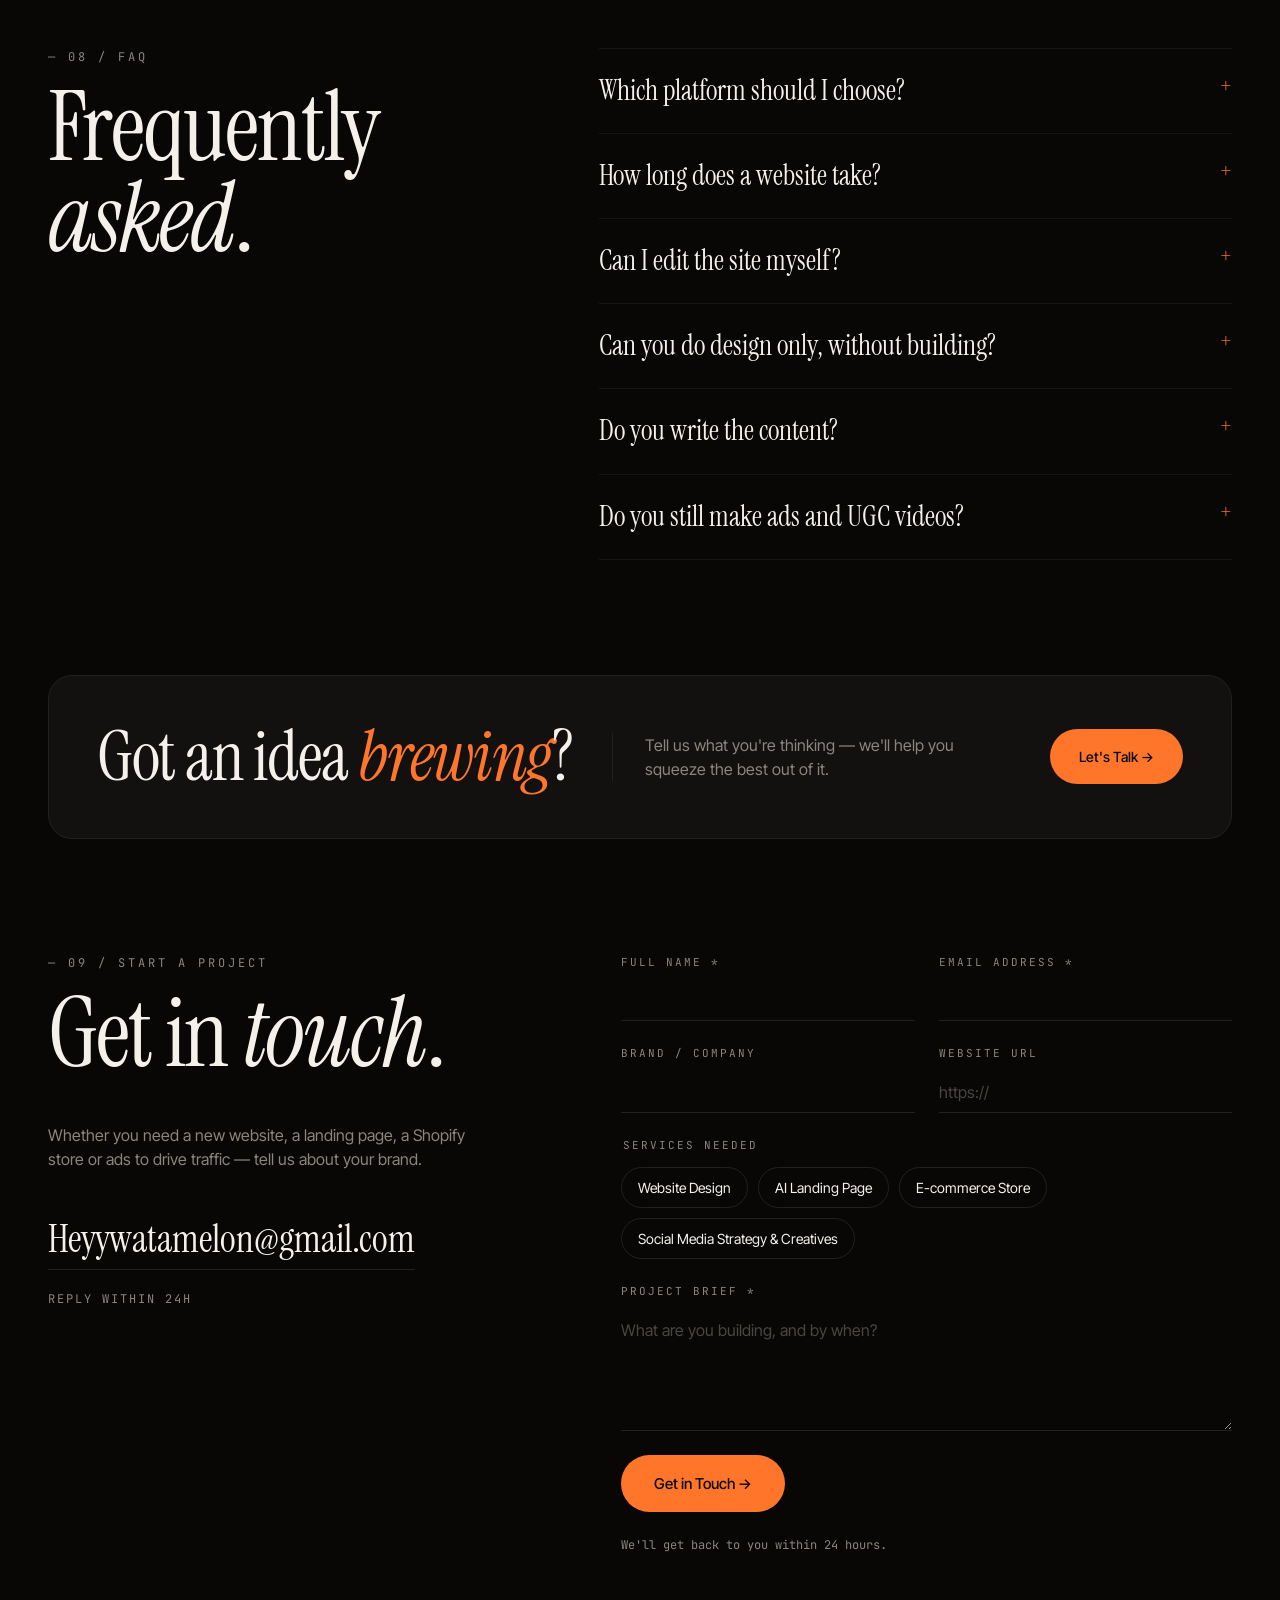
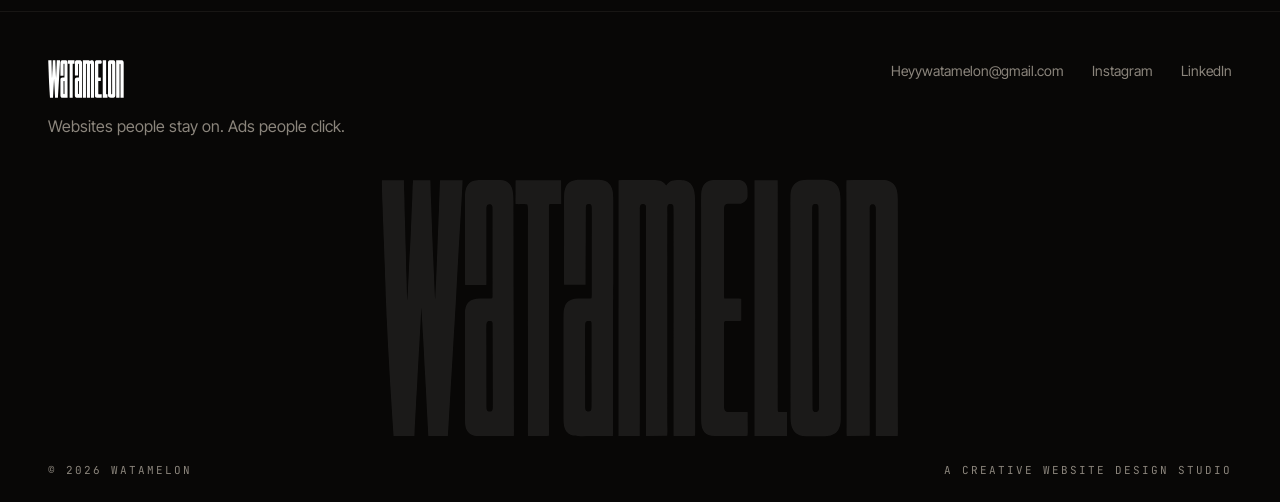
==== commit 5d05aceb: "Add Free Website Score section to the homepage Numbered section after Process with a website box tha" ====
--- a/index.html
+++ b/index.html
@@ -32,7 +32,7 @@
         <a href="#products">Products</a>
         <a href="#process">Process</a>
         <a href="#faq">FAQ</a>
-        <a href="/score">Free Score</a>
+        <a href="#score">Free Score</a>
       </nav>
       <a href="#start" class="btn btn-primary btn-sm nav-cta">Get in Touch</a>
       <button class="menu-toggle" aria-label="Open menu" aria-expanded="false" aria-controls="mobile-menu"><span></span><span></span></button>
@@ -43,7 +43,7 @@
       <a href="#products">Products</a>
       <a href="#process">Process</a>
       <a href="#faq">FAQ</a>
-      <a href="/score">Free Website Score</a>
+      <a href="#score">Free Website Score</a>
       <a href="#start" class="btn btn-primary">Get in Touch</a>
     </div>
   </header>
@@ -312,10 +312,42 @@
       </div>
     </section>
 
+    <!-- ============ FREE WEBSITE SCORE ============ -->
+    <section class="section" id="score">
+      <div class="container score-teaser">
+        <div class="score-teaser-copy">
+          <p class="eyebrow reveal">— 06 / Free Website Score</p>
+          <h2 class="reveal">How <em>juicy</em> is your website?</h2>
+          <p class="reveal">Enter your website and get a free score in 10 seconds: how well it turns visitors into customers, how easy it is to use, and how creative it feels. Plus the top fixes to make it work harder.</p>
+          <!-- Plain form: works without JavaScript and opens /score with the scan running -->
+          <form class="score-teaser-form reveal" action="/score" method="get">
+            <label class="sr-only" for="teaser-url">Your website address</label>
+            <input id="teaser-url" name="url" type="text" inputmode="url" autocomplete="url" placeholder="yourwebsite.com" required />
+            <button class="btn btn-primary" type="submit">Score my site →</button>
+          </form>
+          <ul class="score-teaser-points mono reveal">
+            <li>26 checks</li><li>3 scores</li><li>Top 3 fixes</li><li>Free</li>
+          </ul>
+        </div>
+
+        <div class="score-card reveal" aria-label="Example score report">
+          <p class="mono score-card-label">Example · heyywatamelon.in</p>
+          <div class="score-card-top">
+            <div class="score-card-ring" style="--p:93"><strong>93</strong></div>
+            <div><h3>Fresh-cut</h3><p>Great shape. A few tweaks could still squeeze out more.</p></div>
+          </div>
+          <div class="score-card-row"><span>Conversion</span><i style="--w:89%"></i><b>89</b></div>
+          <div class="score-card-row"><span>User-friendly</span><i style="--w:100%"></i><b>100</b></div>
+          <div class="score-card-row"><span>Creativity</span><i style="--w:91%"></i><b>91</b></div>
+          <p class="score-card-fix"><span class="mono">Top fix</span> Show more social proof — reviews, logos or ratings.</p>
+        </div>
+      </div>
+    </section>
+
     <!-- ============ TESTIMONIALS ============ -->
     <section class="section">
       <div class="container">
-        <p class="eyebrow reveal">— 06 / Testimonials</p>
+        <p class="eyebrow reveal">— 07 / Testimonials</p>
         <div class="quotes">
           <!-- Replace with real client quotes before publishing -->
           <figure class="quote reveal">
@@ -333,21 +365,10 @@
     </section>
 
     <!-- ============ FAQ ============ -->
-    <!-- ============ FREE WEBSITE SCORE ============ -->
-    <section class="section">
-      <div class="container">
-        <div class="cta-strip reveal">
-          <h2>How <em>juicy</em> is your site?</h2>
-          <p>Get a free score for conversion, user-friendliness and creativity — with the top fixes, in 10 seconds.</p>
-          <a href="/score" class="btn btn-primary">Score my site →</a>
-        </div>
-      </div>
-    </section>
-
     <section class="section" id="faq">
       <div class="container faq-wrap">
         <div>
-          <p class="eyebrow reveal">— 07 / FAQ</p>
+          <p class="eyebrow reveal">— 08 / FAQ</p>
           <h2 class="reveal">Frequently <em>asked</em>.</h2>
         </div>
         <div class="faq reveal">
@@ -376,7 +397,7 @@
     <section class="section" id="start">
       <div class="container contact">
         <div class="contact-intro">
-          <p class="eyebrow reveal">— 08 / Start a Project</p>
+          <p class="eyebrow reveal">— 09 / Start a Project</p>
           <h2 class="reveal">Get in <em>touch</em>.</h2>
           <p class="reveal">Whether you need a new website, a landing page, a Shopify store or ads to drive traffic — tell us about your brand.</p>
           <a class="contact-mail reveal" href="mailto:Heyywatamelon@gmail.com">Heyywatamelon@gmail.com</a>
--- a/styles.css
+++ b/styles.css
@@ -662,3 +662,39 @@
 .product-media { aspect-ratio: 3 / 2; }
 .product-media img { object-position: center top; }
 .product-badge { top: auto; bottom: 12px; left: 12px; }
+
+/* ---------- Free Website Score teaser ---------- */
+.score-teaser { display: grid; grid-template-columns: 1.1fr 1fr; gap: clamp(32px, 6vw, 80px); align-items: center; }
+.score-teaser-copy > p:not(.eyebrow) { color: var(--muted-fg); max-width: 480px; margin: 0 0 28px; }
+.score-teaser-form { display: flex; gap: 10px; max-width: 520px; }
+.score-teaser-form input {
+  flex: 1; min-width: 0; background: #121110; border: 1px solid var(--line); border-radius: 999px;
+  color: var(--fg); font: inherit; font-size: 16px; padding: 14px 22px; outline: none; transition: border-color .2s;
+}
+.score-teaser-form input:focus { border-color: var(--primary); }
+.score-teaser-form input::placeholder { color: #4a4640; }
+.score-teaser-points { list-style: none; padding: 0; margin: 20px 0 0; display: flex; flex-wrap: wrap; gap: 8px 20px; font-size: 11px; letter-spacing: 2px; text-transform: uppercase; color: var(--muted-fg); }
+.score-teaser-points li::before { content: "● "; color: var(--primary); }
+
+.score-card { padding: clamp(24px, 3vw, 36px); border: 1px solid var(--line); border-radius: 24px; background: #121110; }
+.score-card-label { font-size: 11px; letter-spacing: 2px; text-transform: uppercase; color: var(--muted-fg); margin: 0 0 20px; }
+.score-card-top { display: flex; align-items: center; gap: 24px; margin-bottom: 24px; }
+.score-card-ring {
+  flex: none; width: 112px; aspect-ratio: 1; border-radius: 50%; display: grid; place-items: center; position: relative;
+  background: conic-gradient(#9bd86a calc(var(--p) * 1%), var(--line) 0);
+}
+.score-card-ring::before { content: ""; position: absolute; inset: 7px; border-radius: 50%; background: #121110; }
+.score-card-ring strong { position: relative; font-family: var(--serif); font-weight: 400; font-size: 48px; line-height: 1; }
+.score-card-top h3 { font-size: 36px; line-height: 1; margin-bottom: 6px; }
+.score-card-top p { margin: 0; color: var(--muted-fg); font-size: 14px; }
+.score-card-row { display: grid; grid-template-columns: 110px 1fr 36px; gap: 14px; align-items: center; font-size: 14px; padding: 8px 0; }
+.score-card-row i { height: 8px; border-radius: 999px; background: linear-gradient(90deg, var(--primary) var(--w), var(--line) var(--w)); }
+.score-card-row b { font-family: var(--mono); font-weight: 500; text-align: right; }
+.score-card-fix { margin: 20px 0 0; padding-top: 18px; border-top: 1px solid var(--line); font-size: 14px; color: var(--muted-fg); }
+.score-card-fix .mono { display: block; font-size: 11px; letter-spacing: 2px; text-transform: uppercase; color: var(--primary); margin-bottom: 6px; }
+
+@media (max-width: 860px) {
+  .score-teaser { grid-template-columns: 1fr; }
+  .score-teaser-form { flex-direction: column; }
+  .score-teaser-form .btn { width: 100%; }
+}
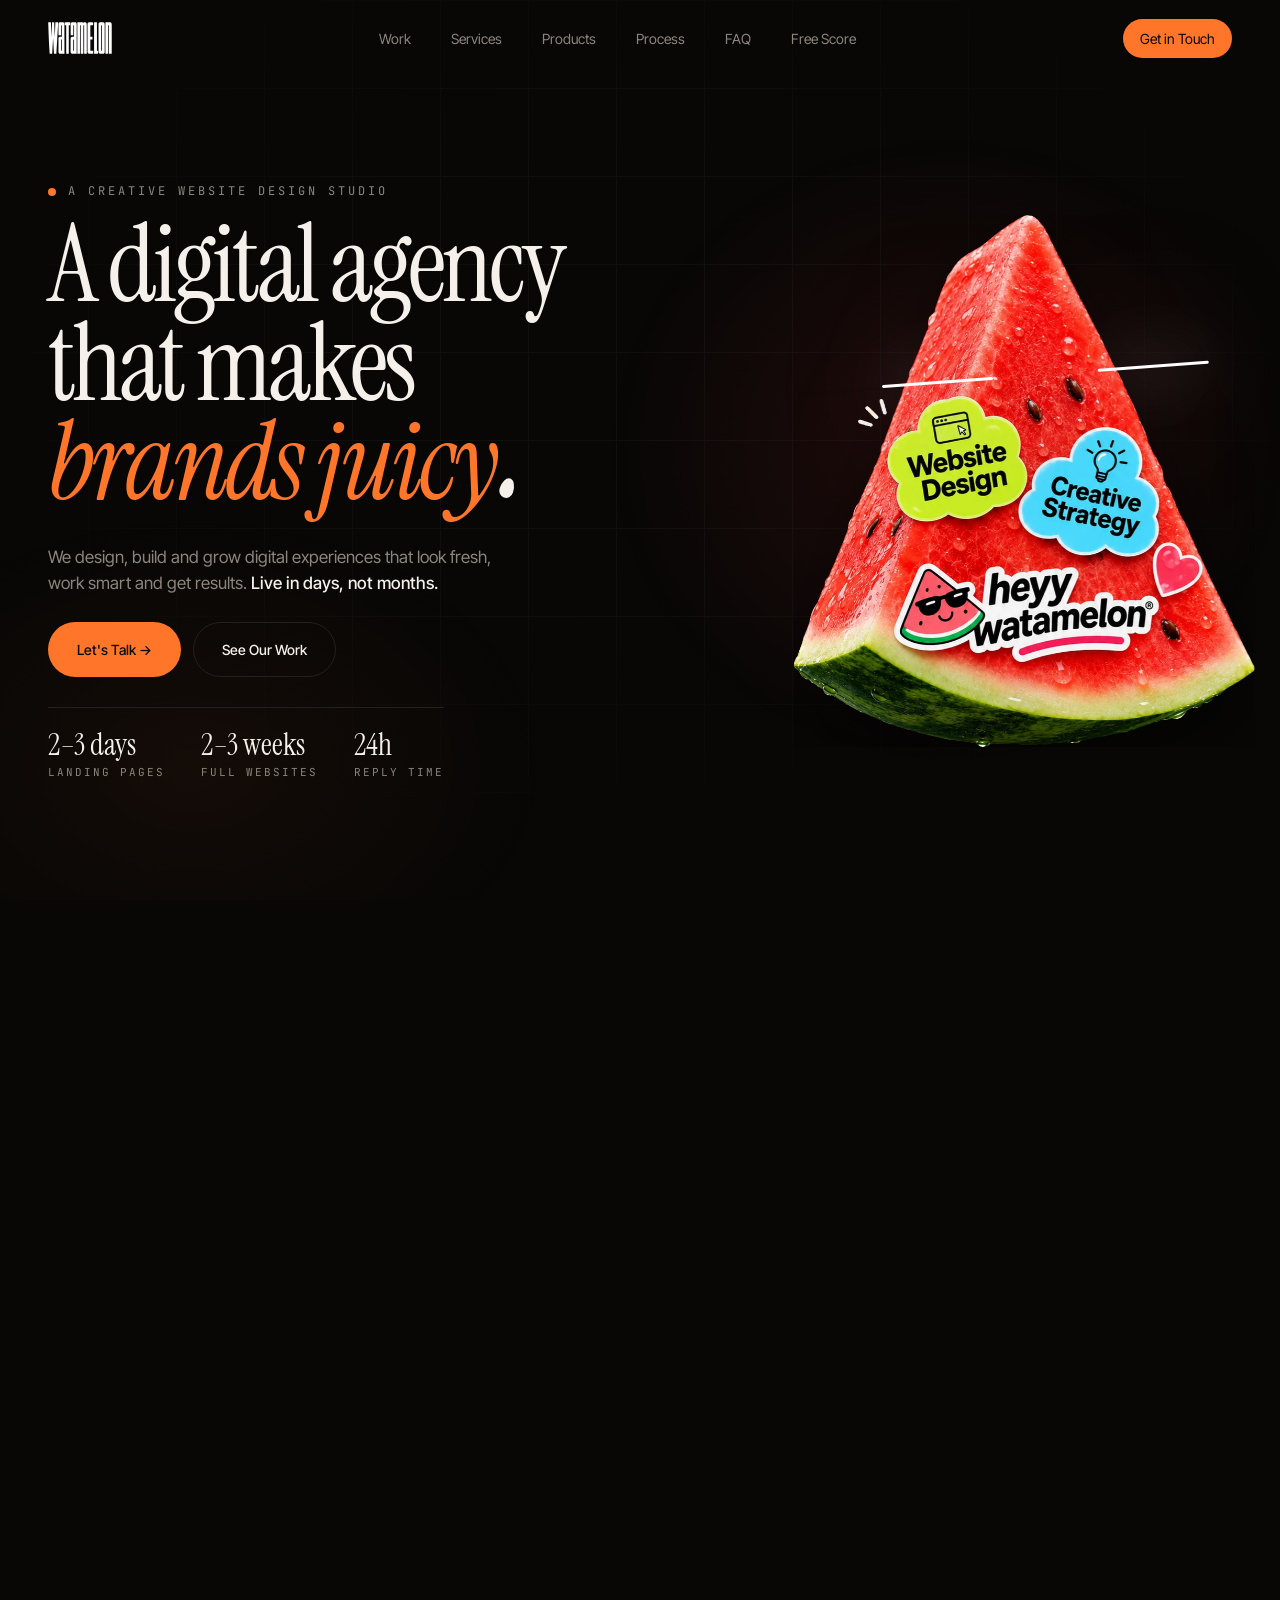
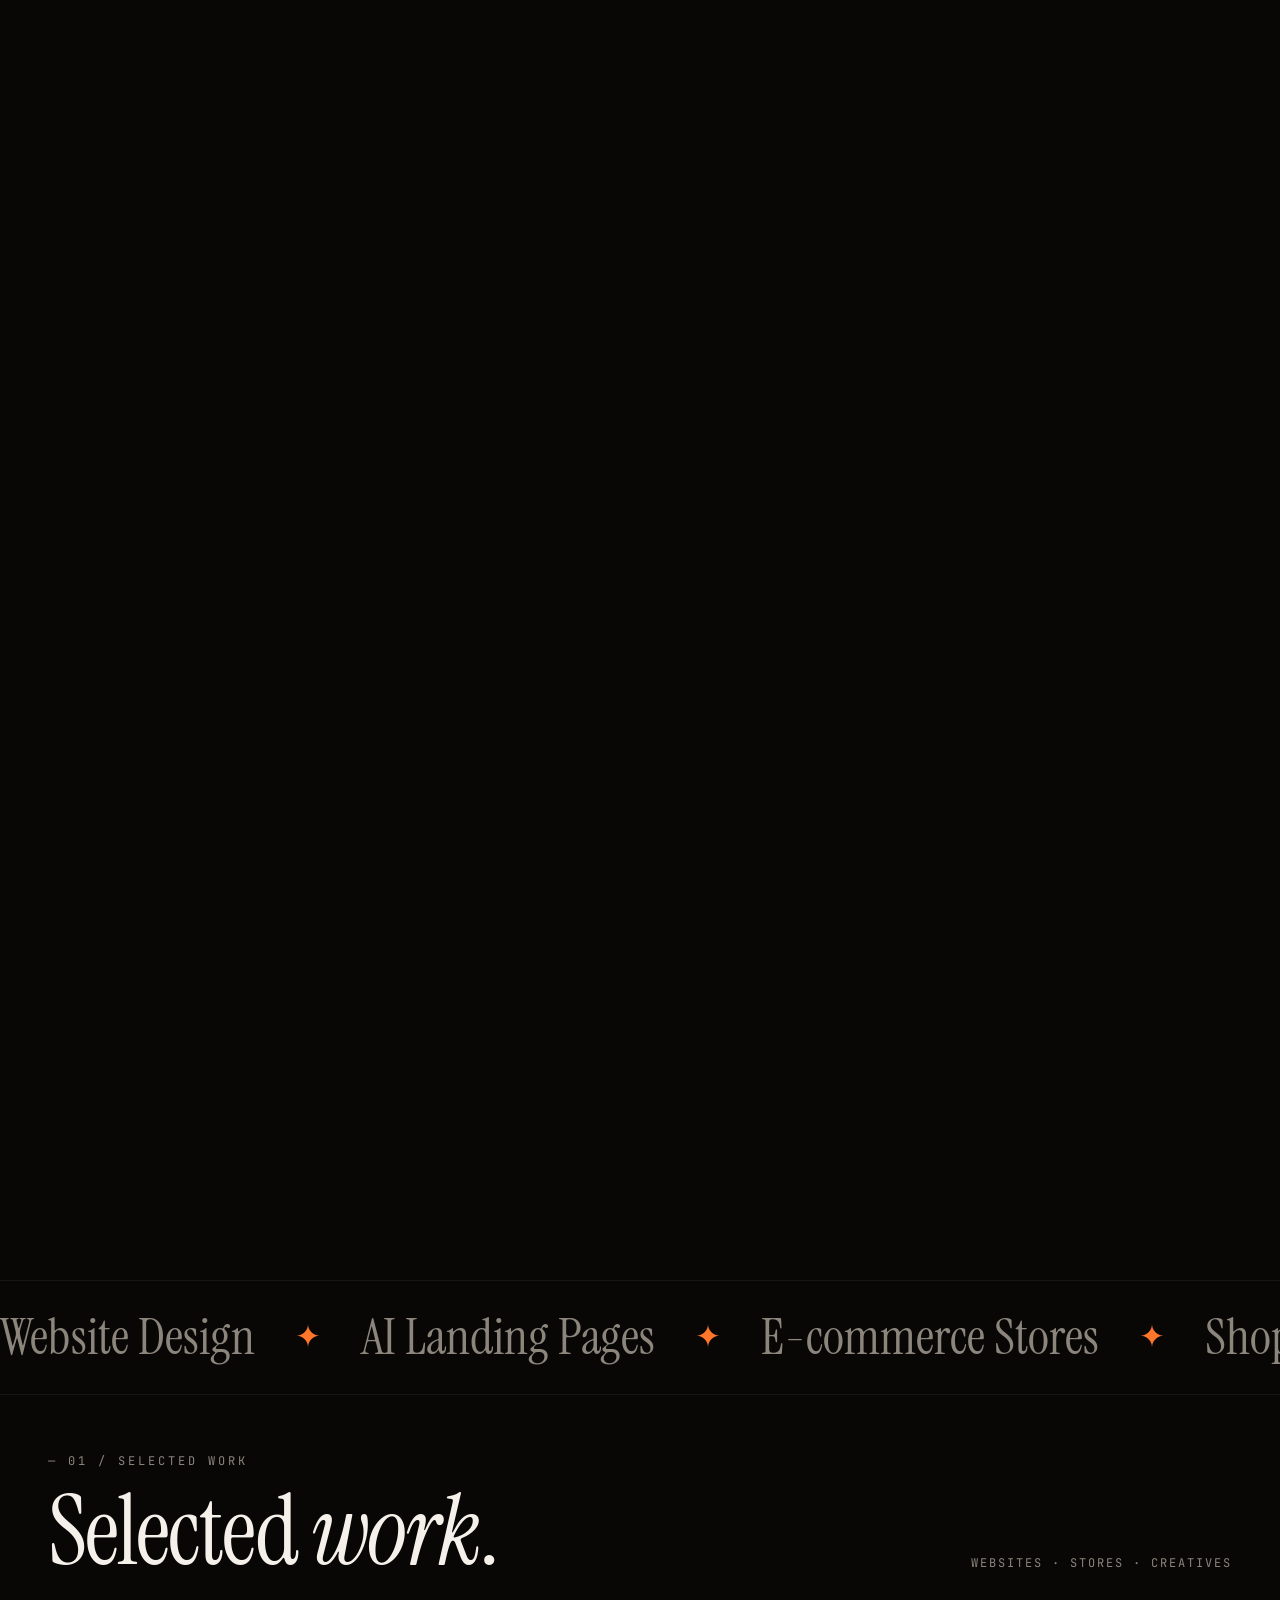
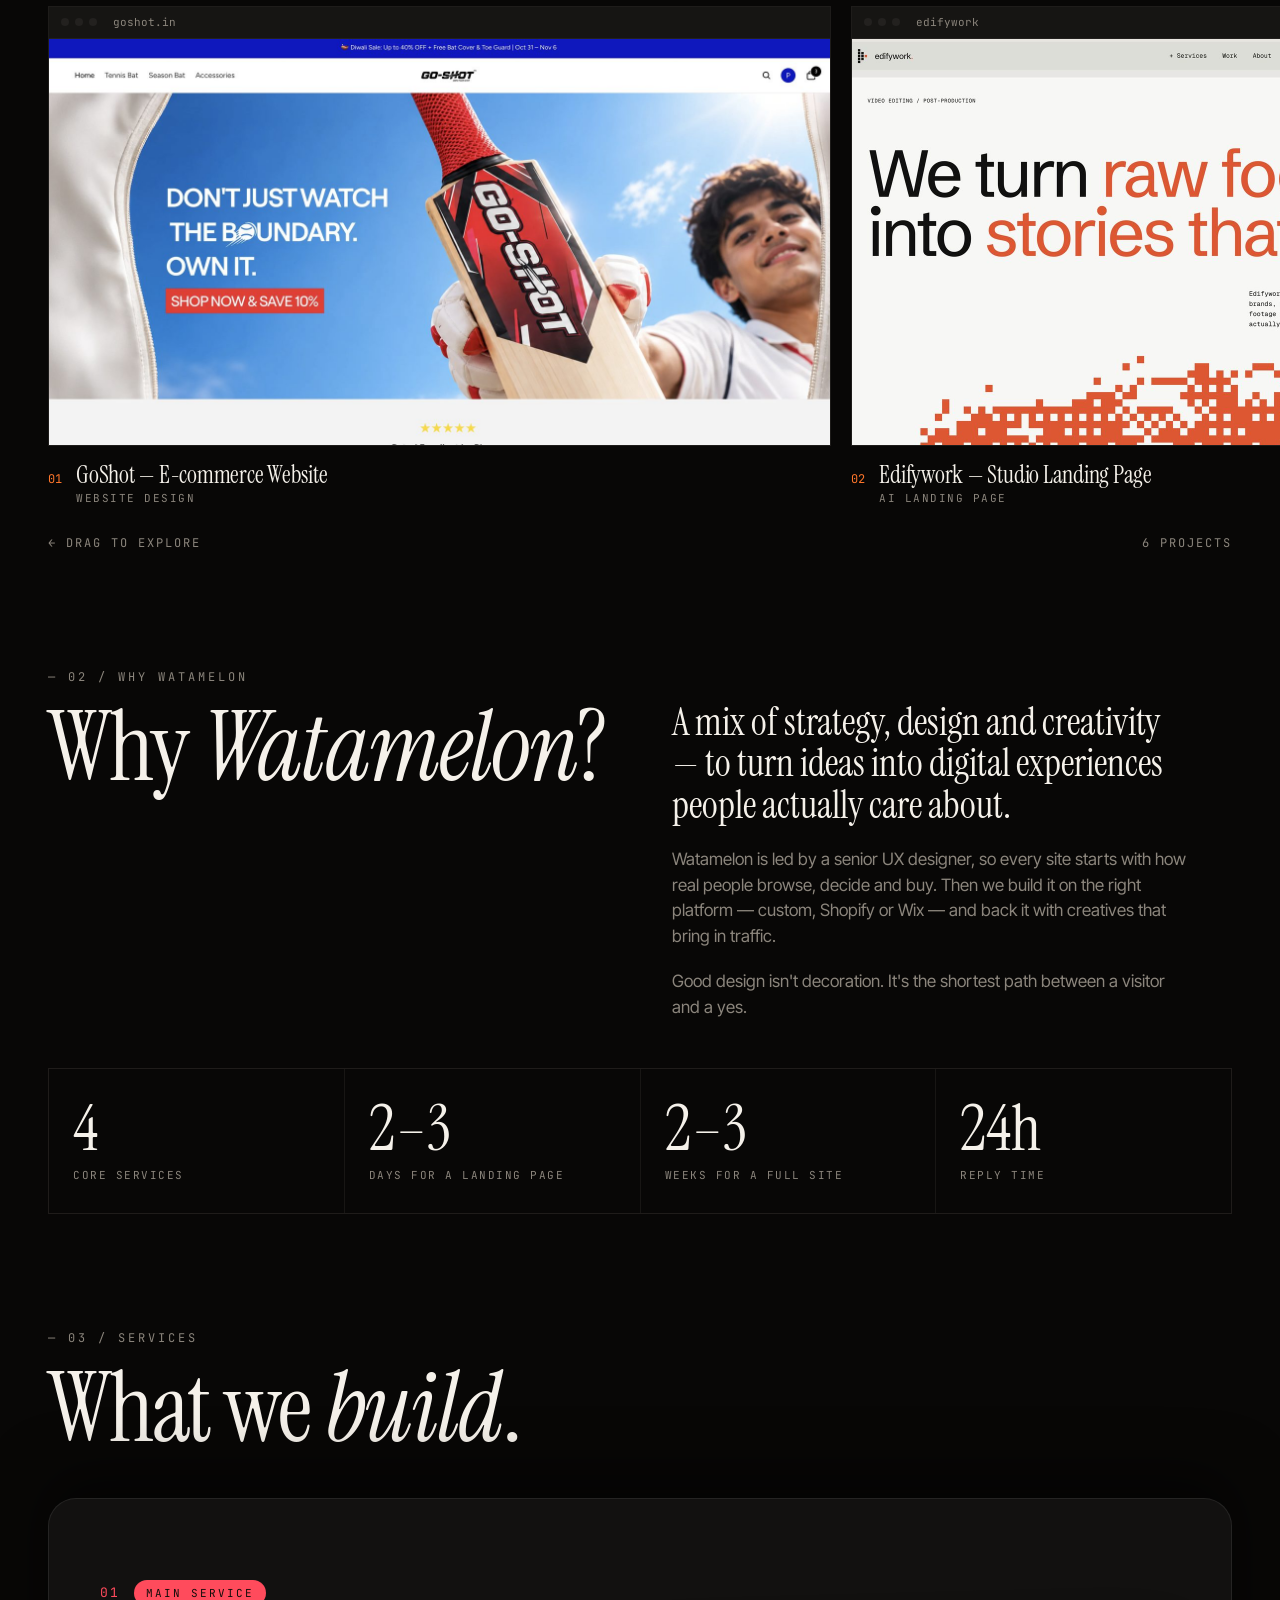
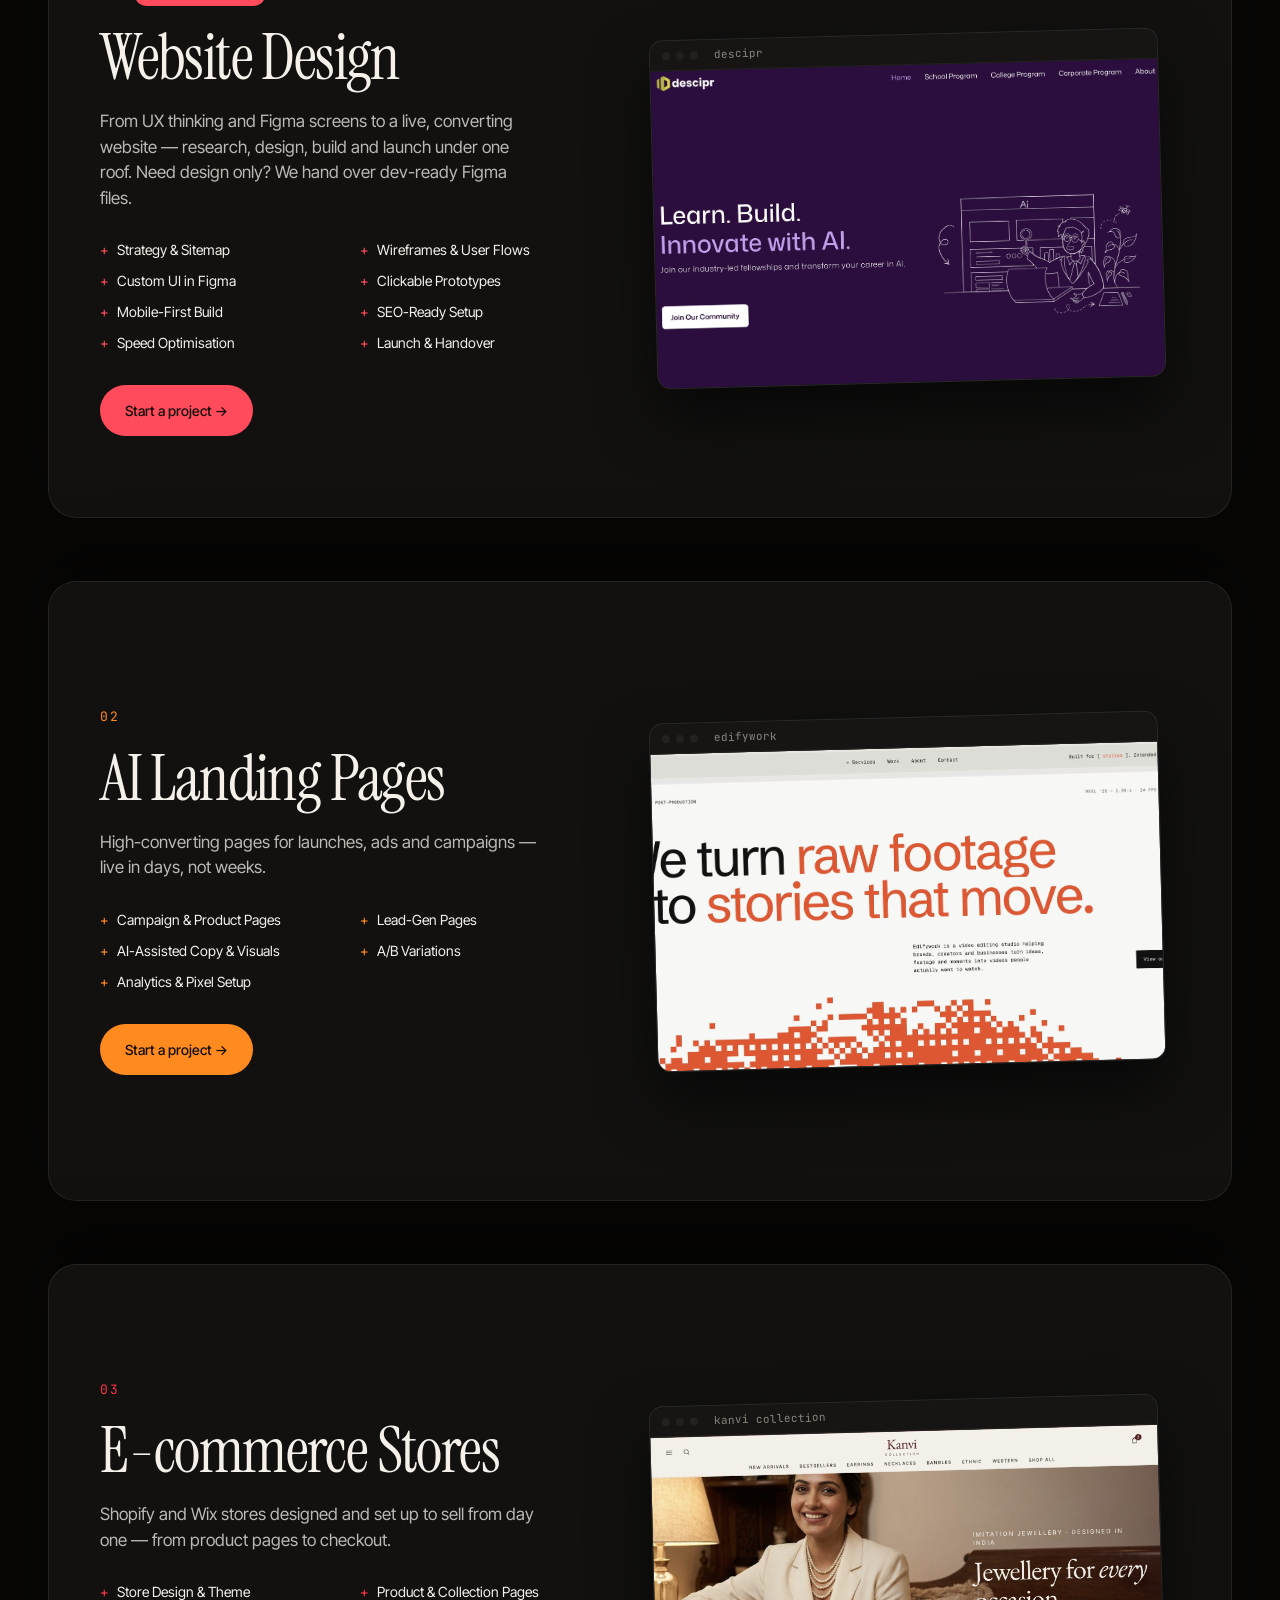
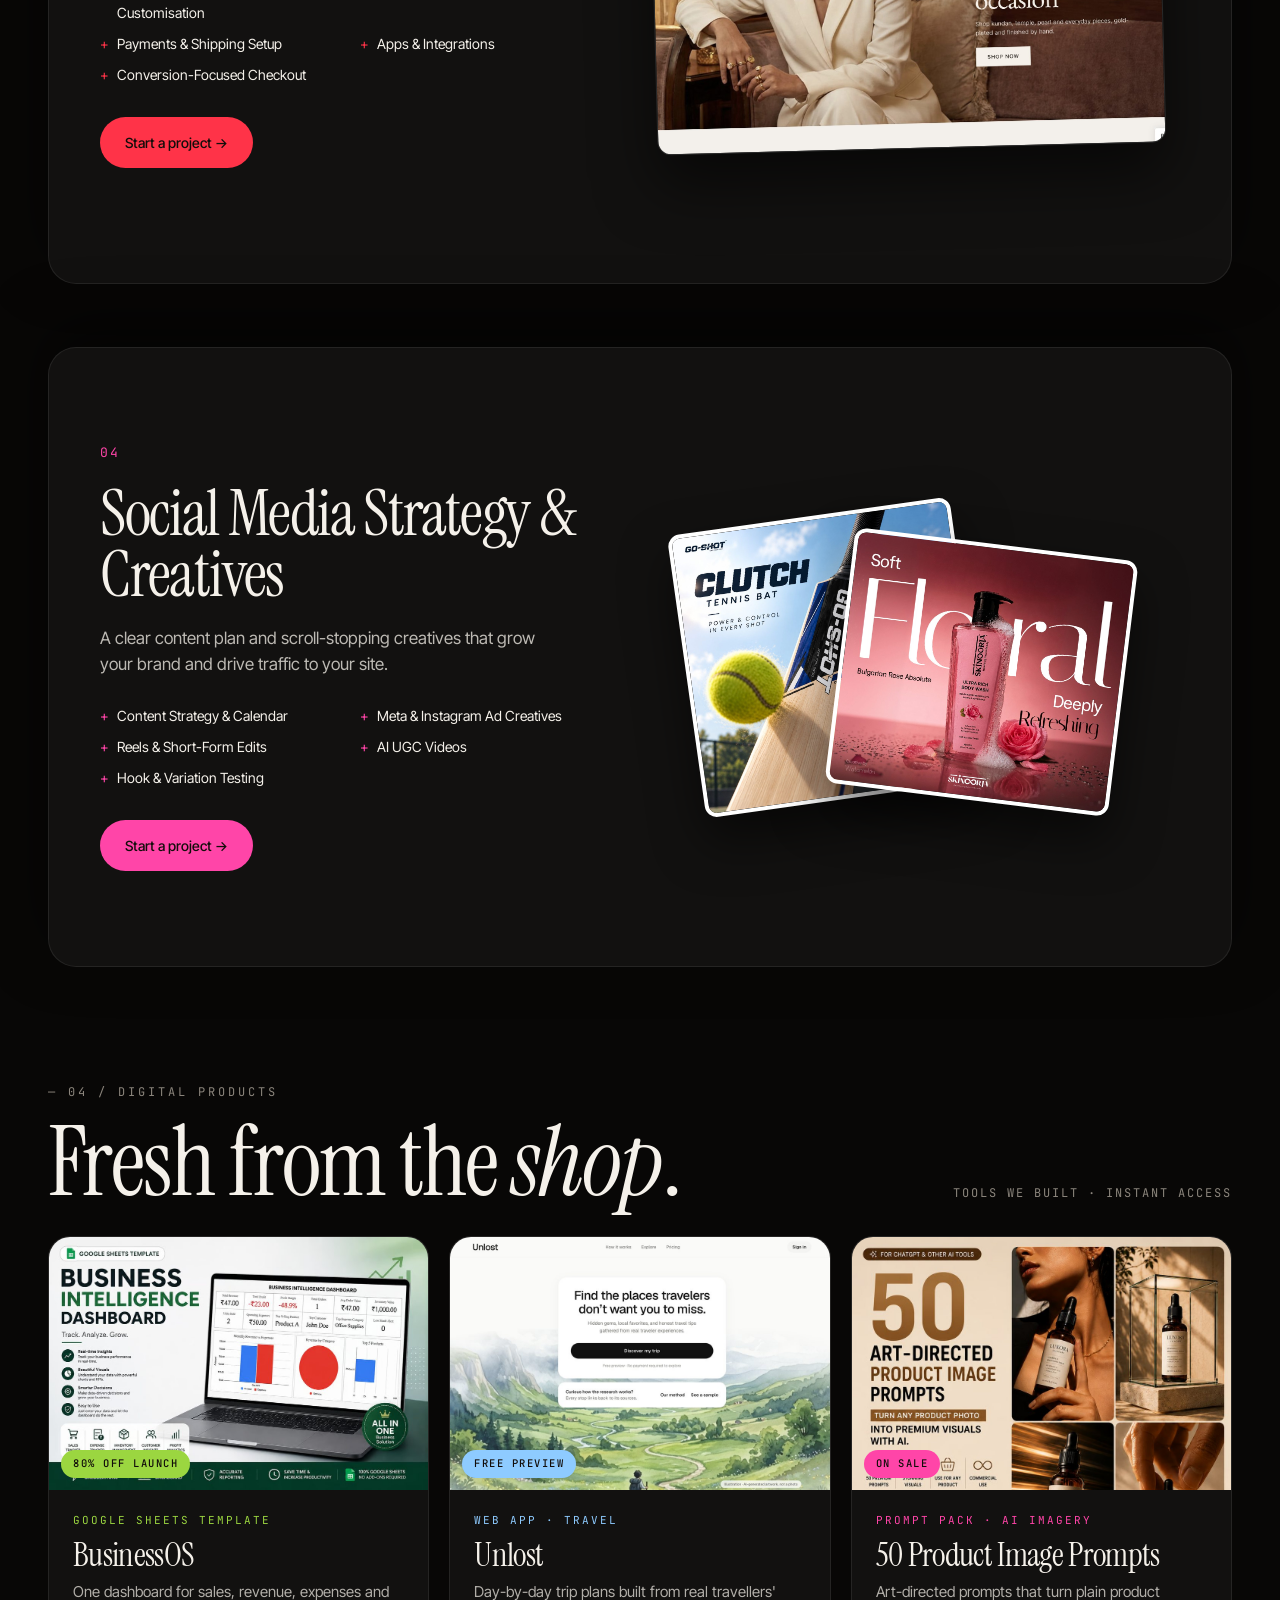
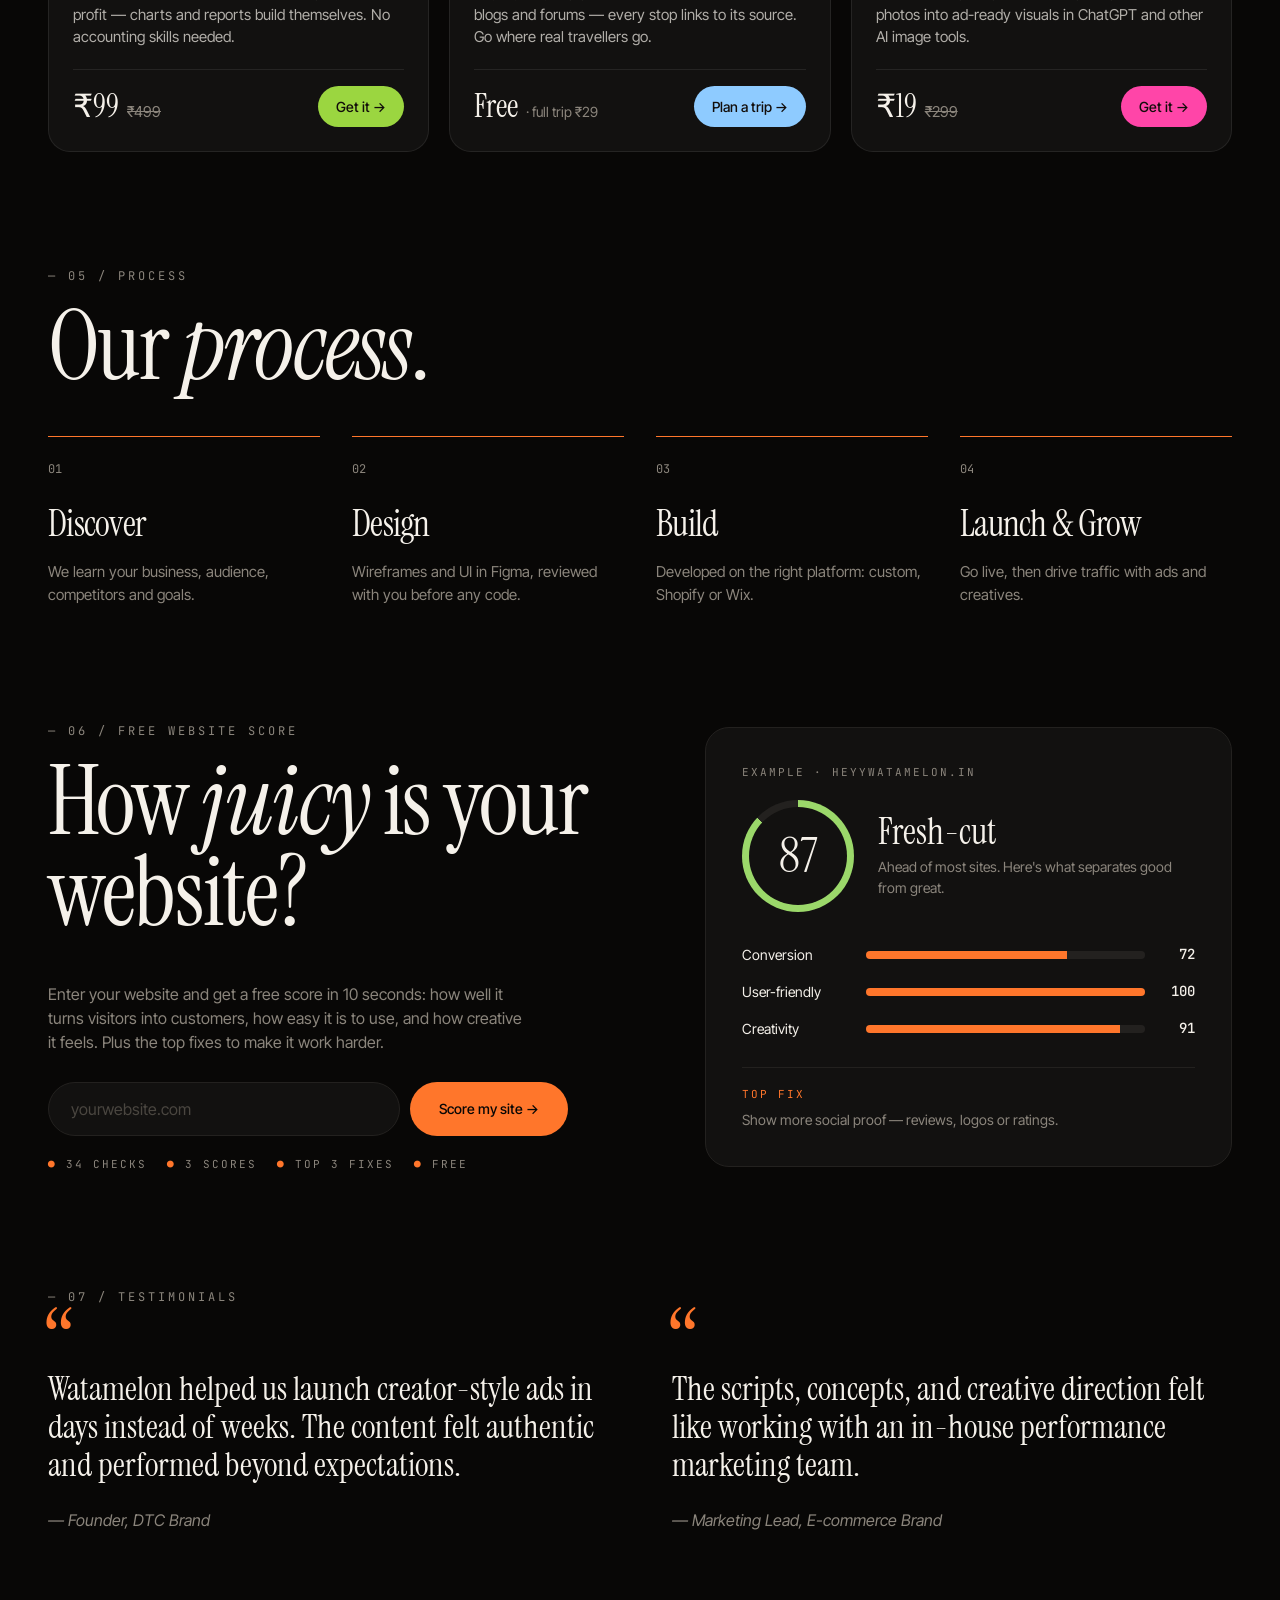
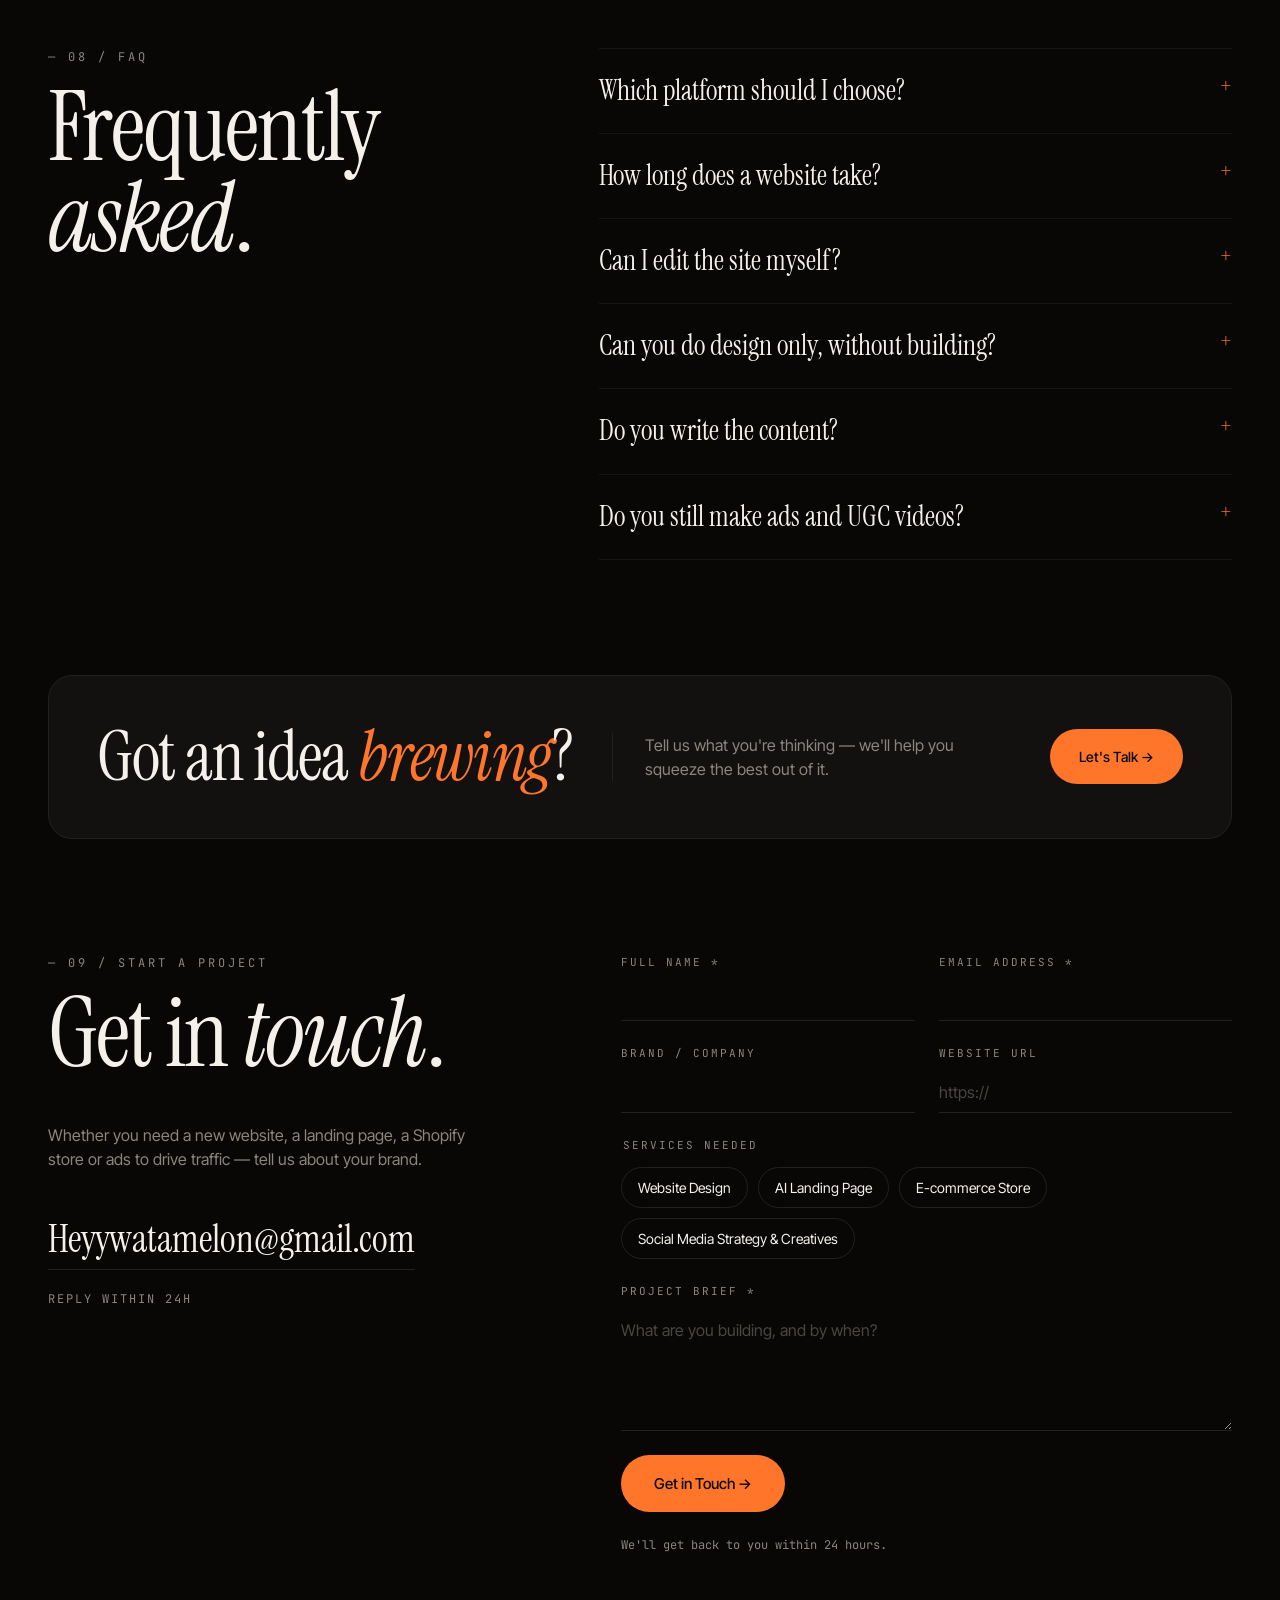
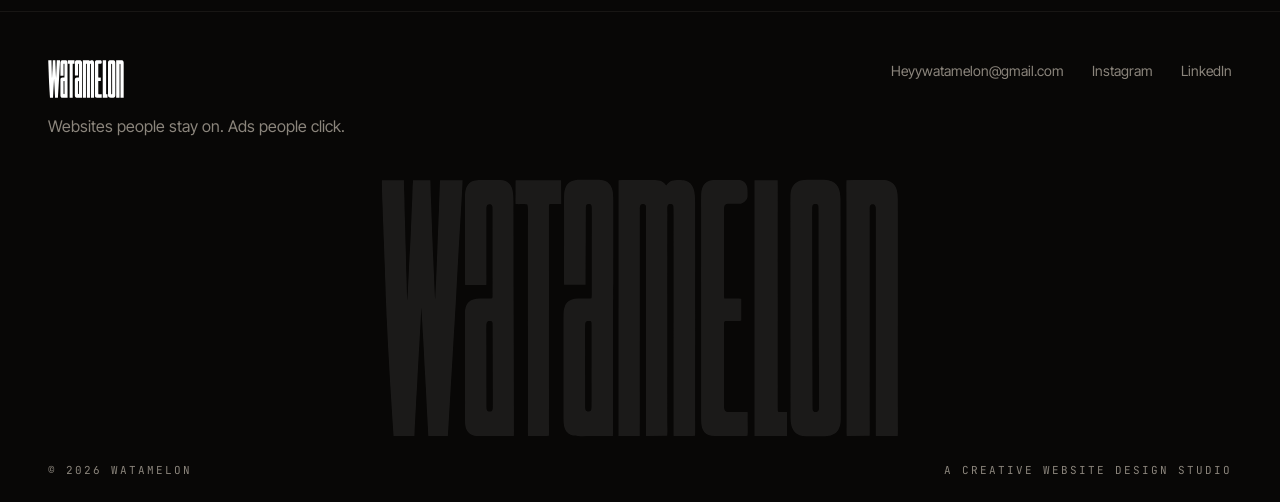
==== commit 957a8beb: "Website Score: stricter scoring and messaging for every score band - 8 new growth checks (sticky CTA" ====
--- a/index.html
+++ b/index.html
@@ -326,17 +326,17 @@
             <button class="btn btn-primary" type="submit">Score my site →</button>
           </form>
           <ul class="score-teaser-points mono reveal">
-            <li>26 checks</li><li>3 scores</li><li>Top 3 fixes</li><li>Free</li>
+            <li>34 checks</li><li>3 scores</li><li>Top 3 fixes</li><li>Free</li>
           </ul>
         </div>
 
         <div class="score-card reveal" aria-label="Example score report">
           <p class="mono score-card-label">Example · heyywatamelon.in</p>
           <div class="score-card-top">
-            <div class="score-card-ring" style="--p:93"><strong>93</strong></div>
-            <div><h3>Fresh-cut</h3><p>Great shape. A few tweaks could still squeeze out more.</p></div>
-          </div>
-          <div class="score-card-row"><span>Conversion</span><i style="--w:89%"></i><b>89</b></div>
+            <div class="score-card-ring" style="--p:87"><strong>87</strong></div>
+            <div><h3>Fresh-cut</h3><p>Ahead of most sites. Here's what separates good from great.</p></div>
+          </div>
+          <div class="score-card-row"><span>Conversion</span><i style="--w:72%"></i><b>72</b></div>
           <div class="score-card-row"><span>User-friendly</span><i style="--w:100%"></i><b>100</b></div>
           <div class="score-card-row"><span>Creativity</span><i style="--w:91%"></i><b>91</b></div>
           <p class="score-card-fix"><span class="mono">Top fix</span> Show more social proof — reviews, logos or ratings.</p>
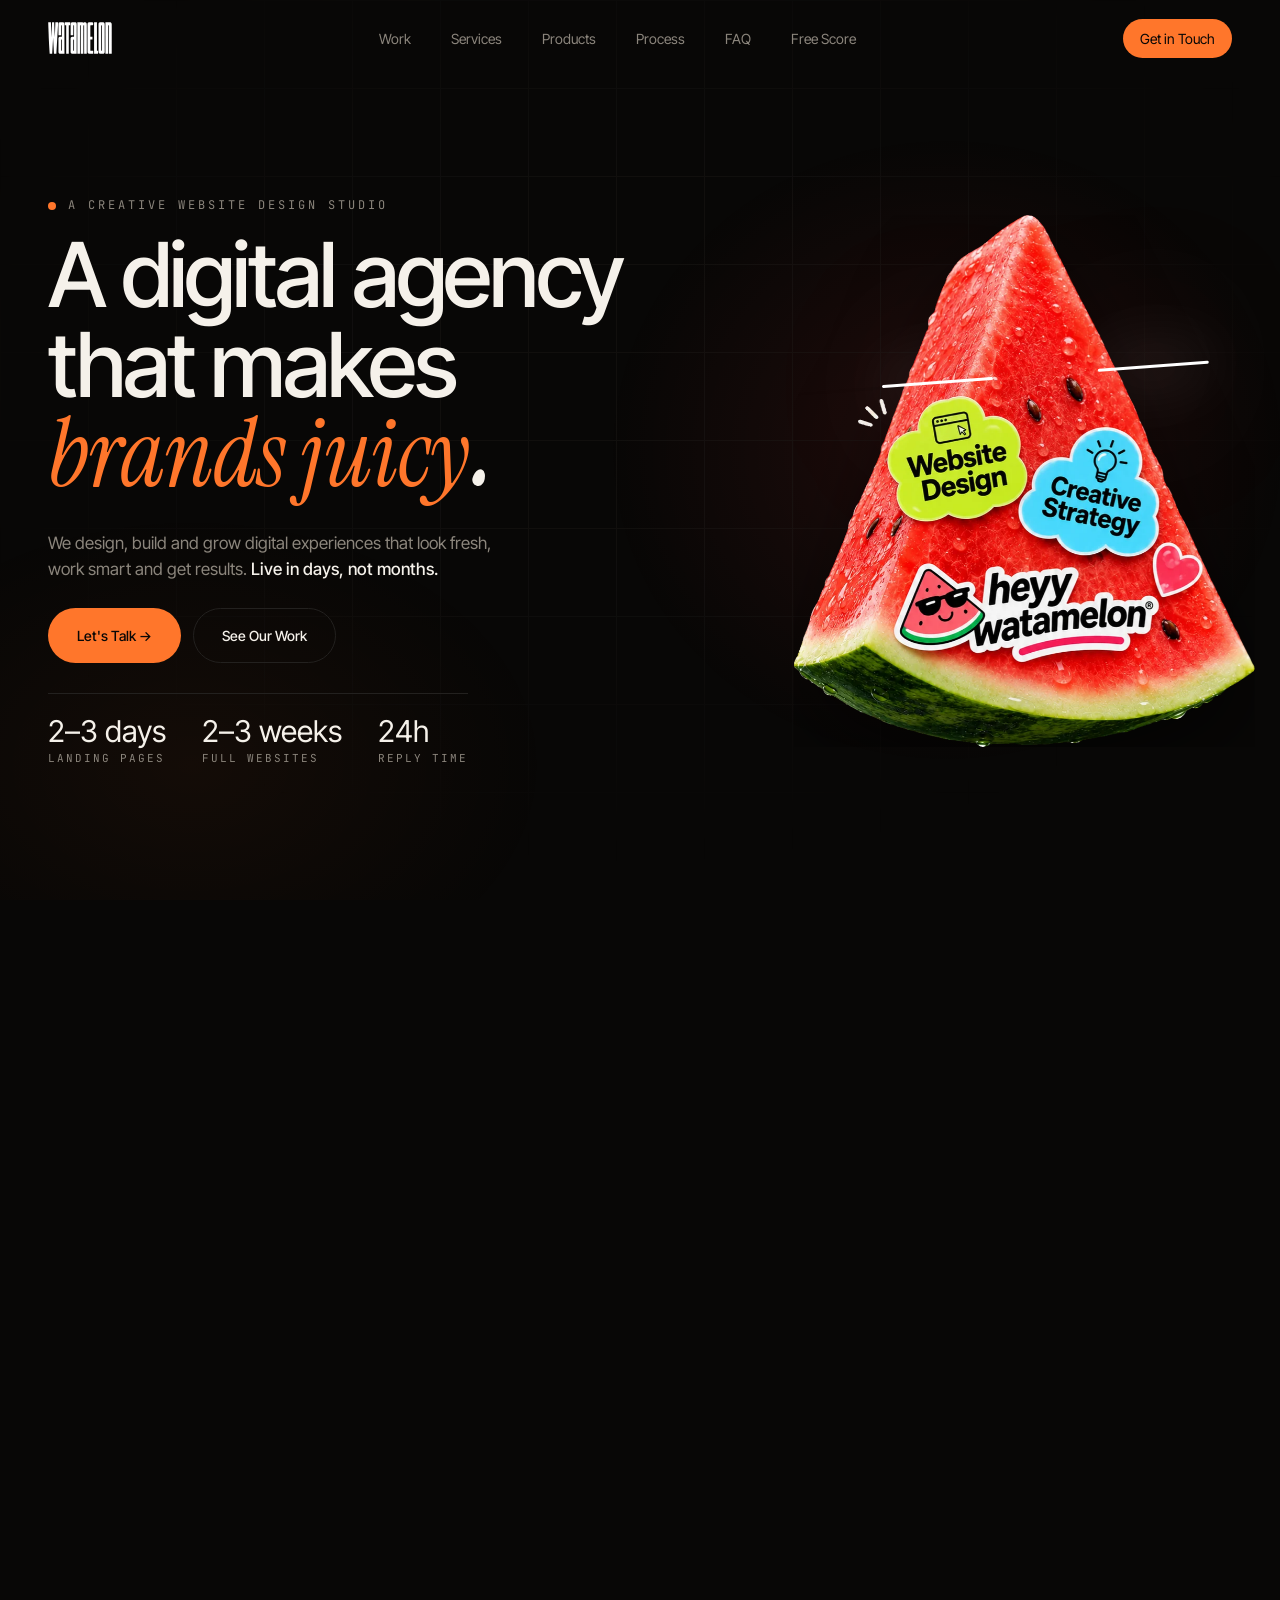
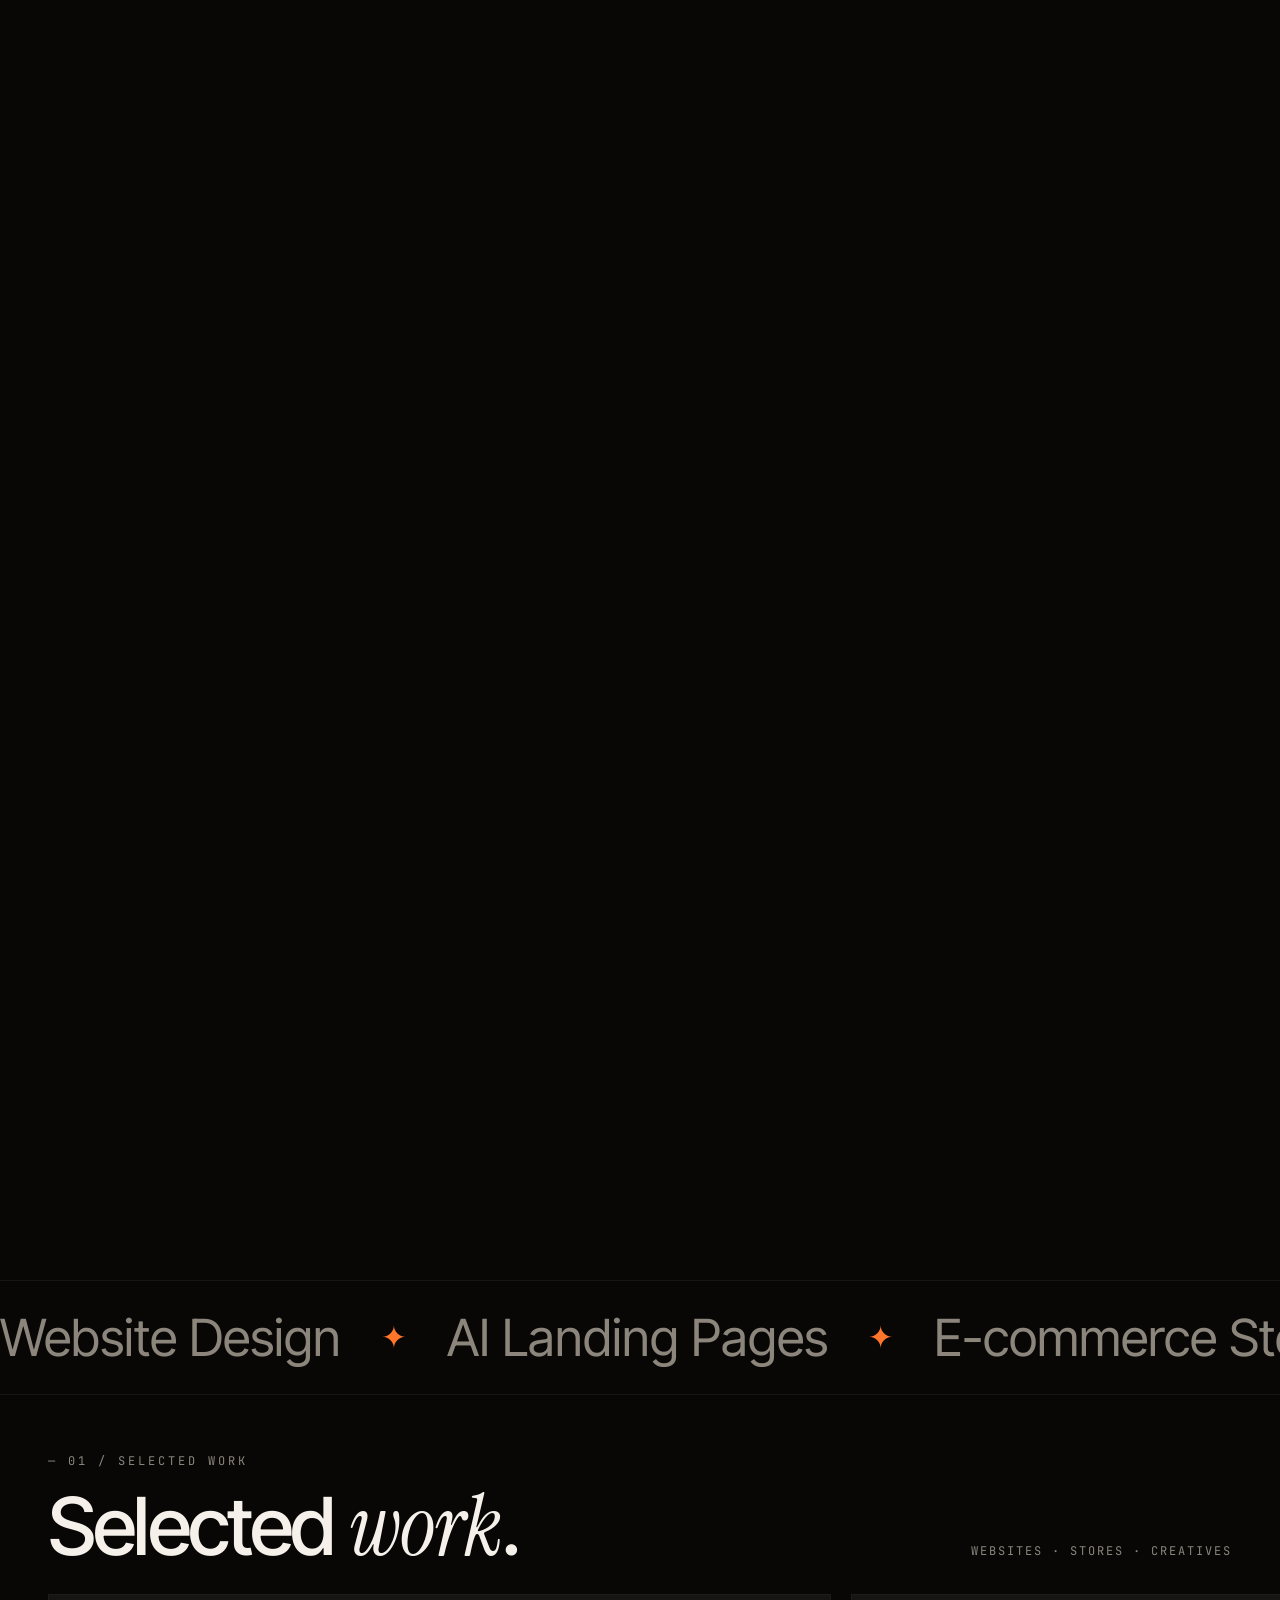
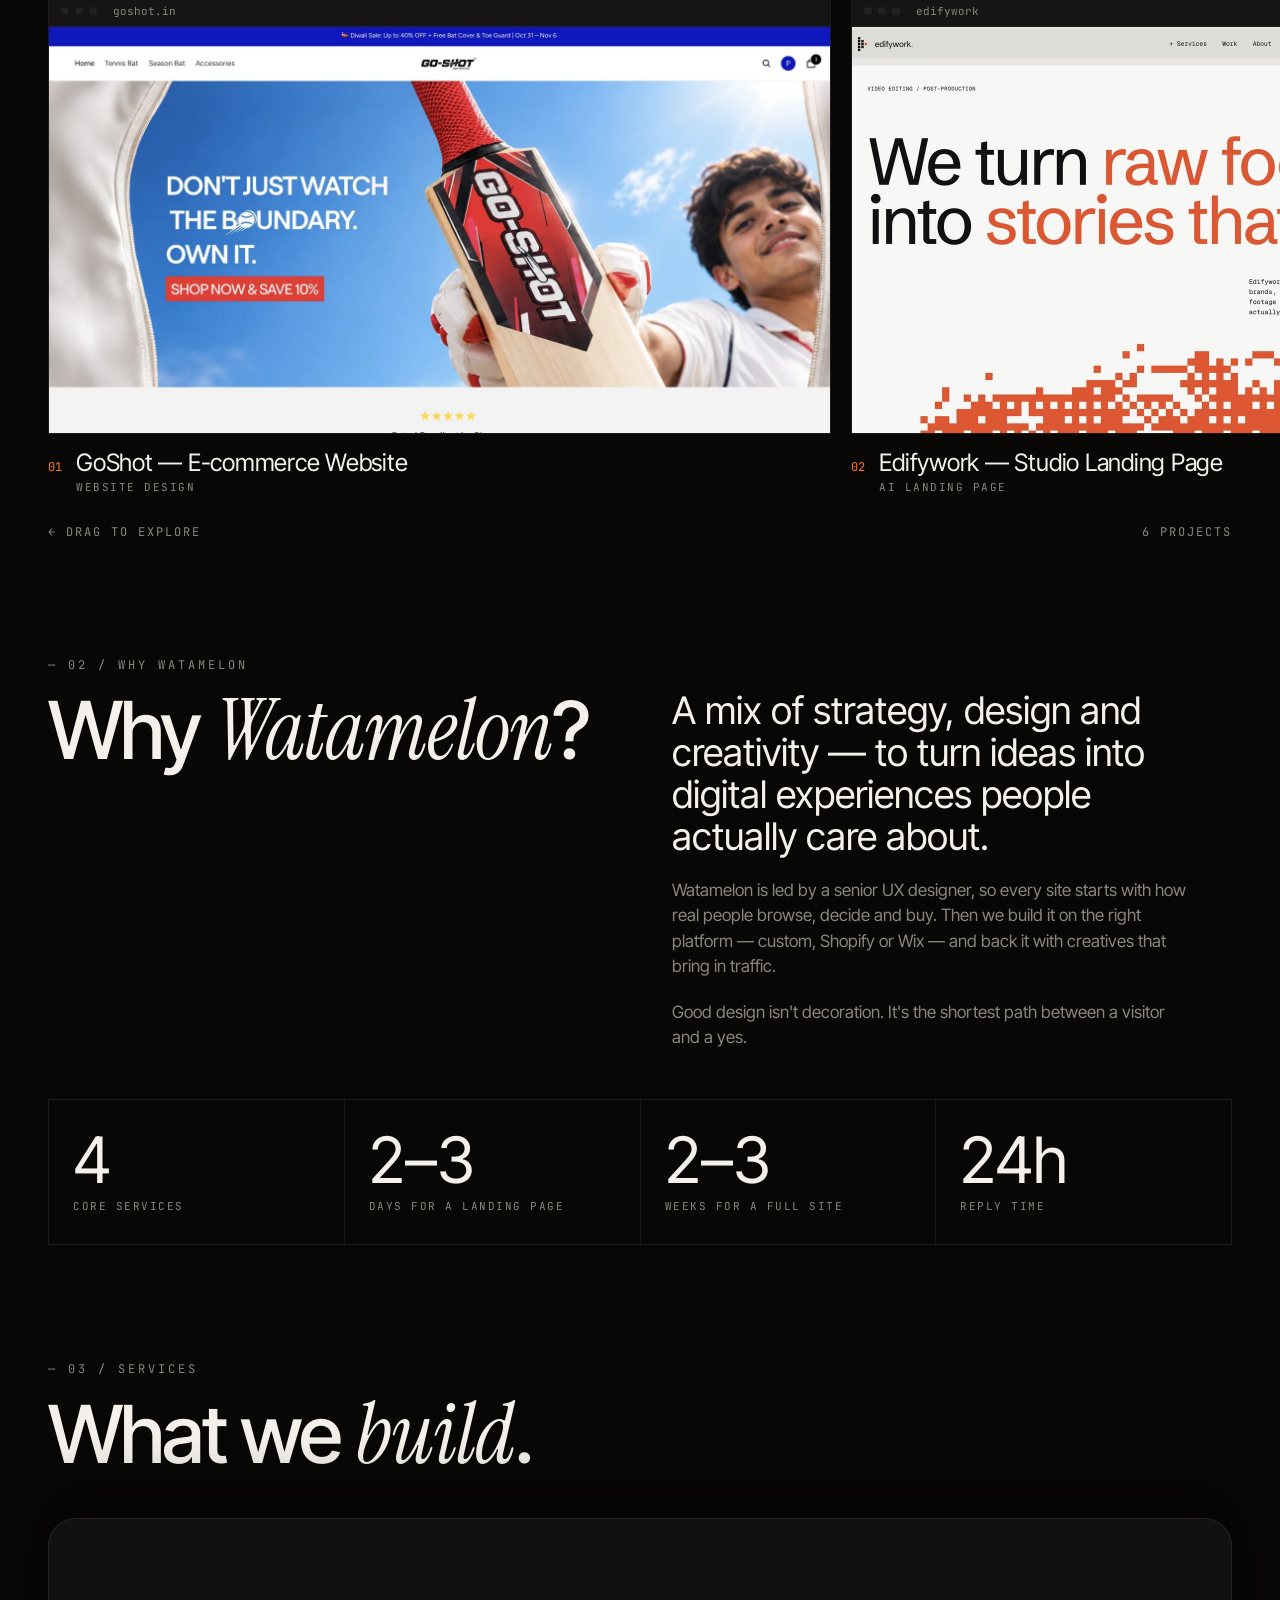
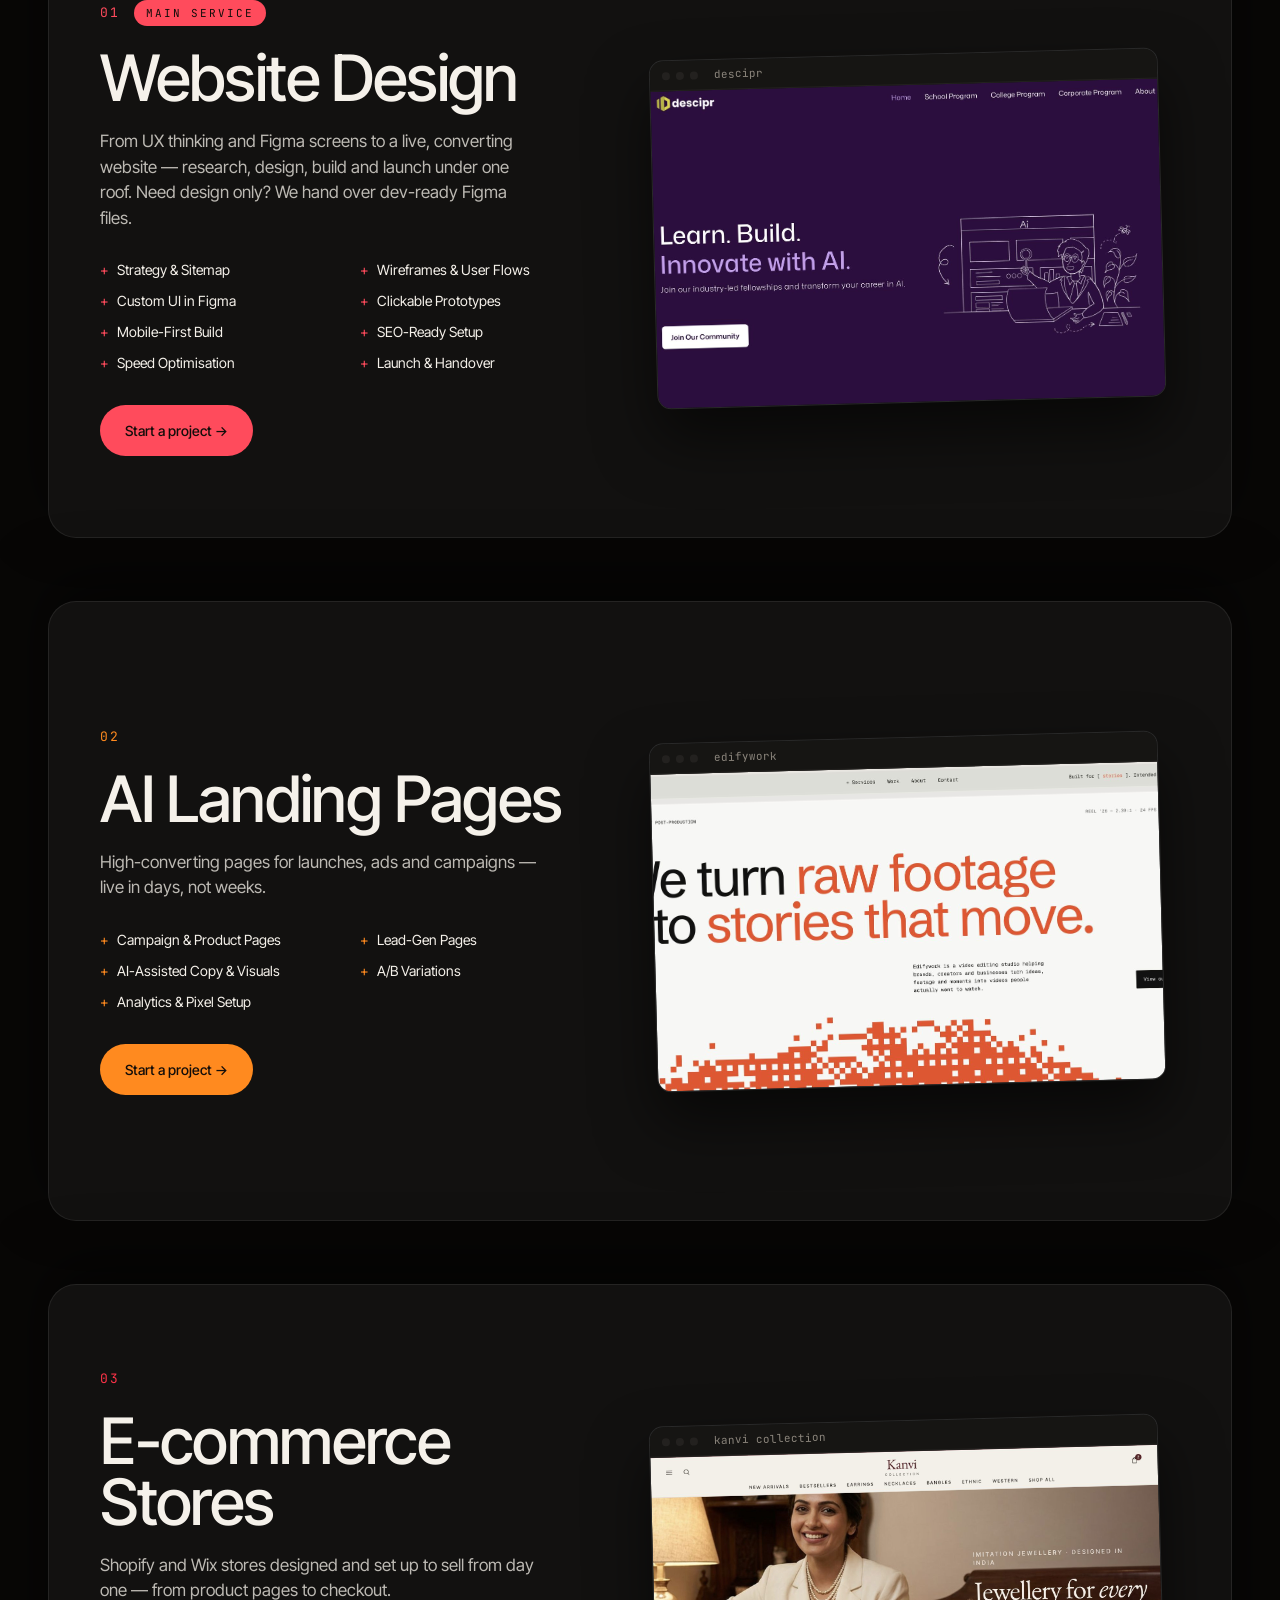
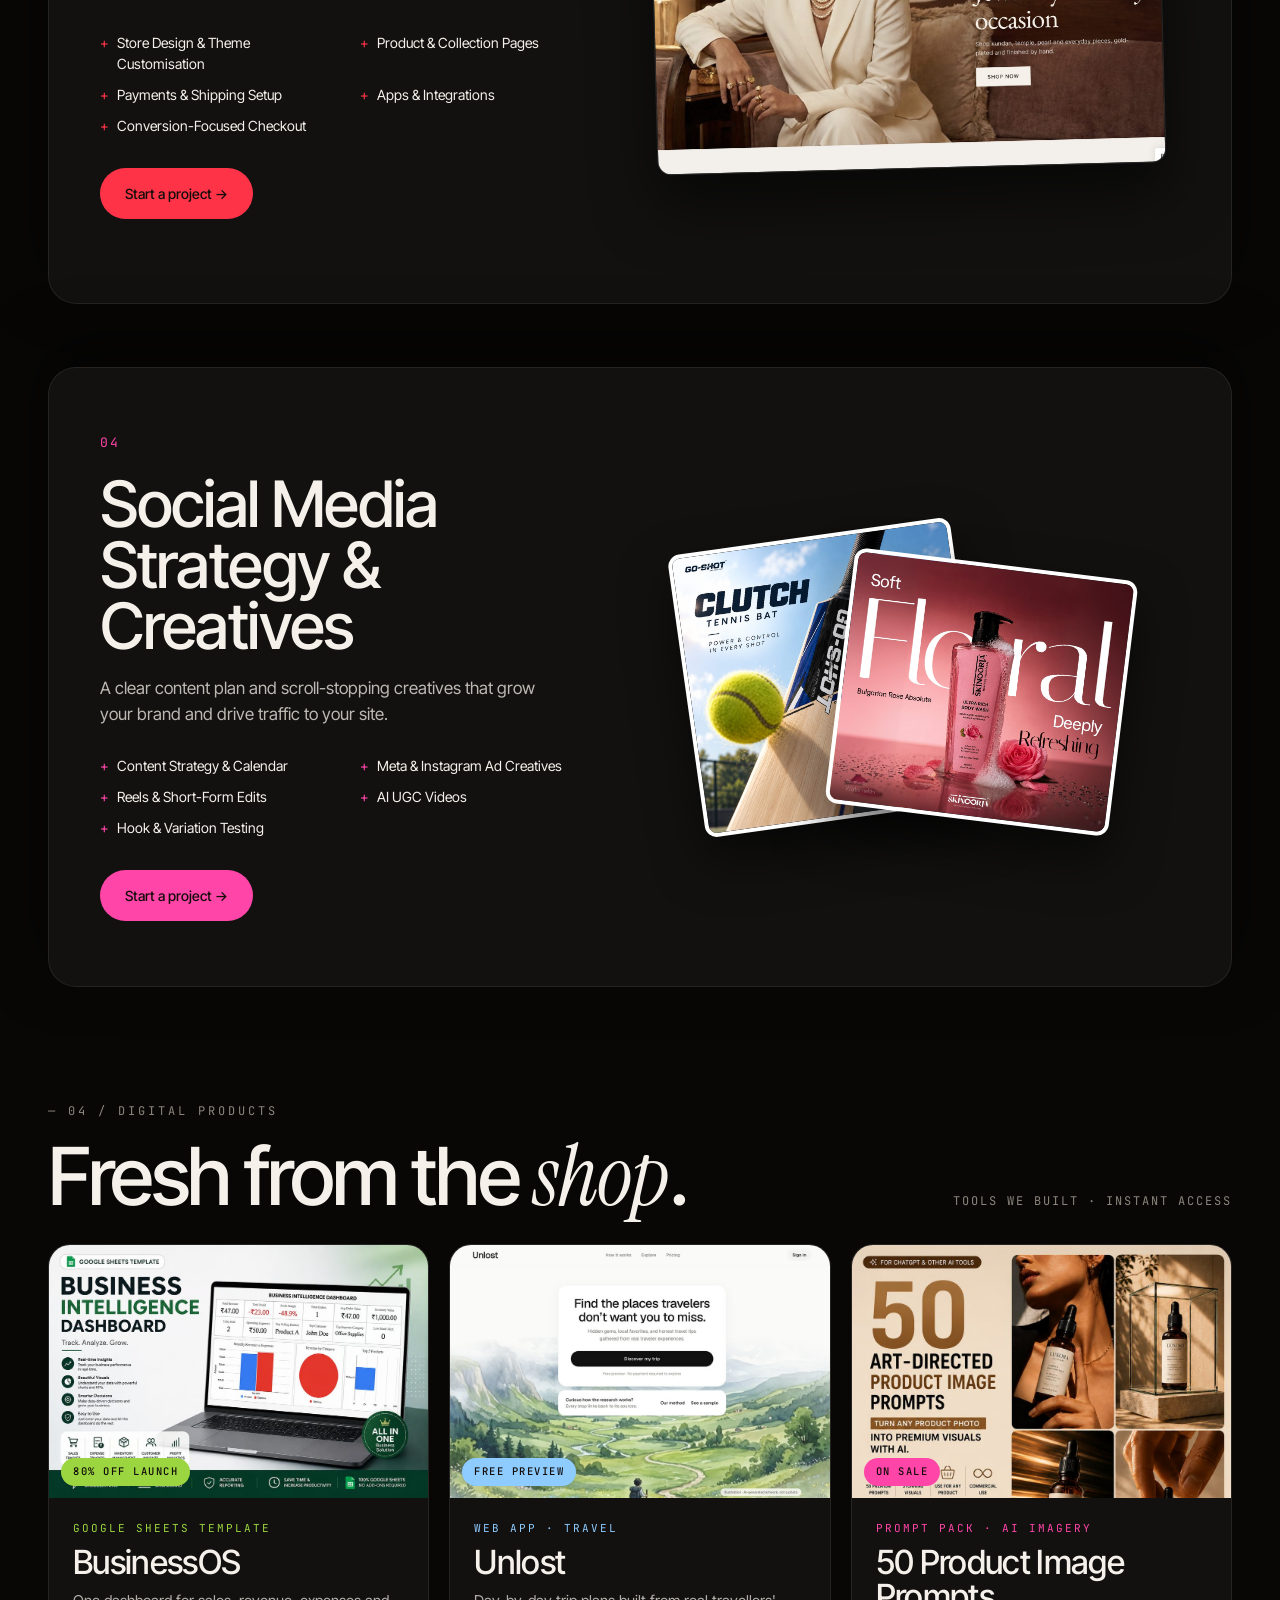
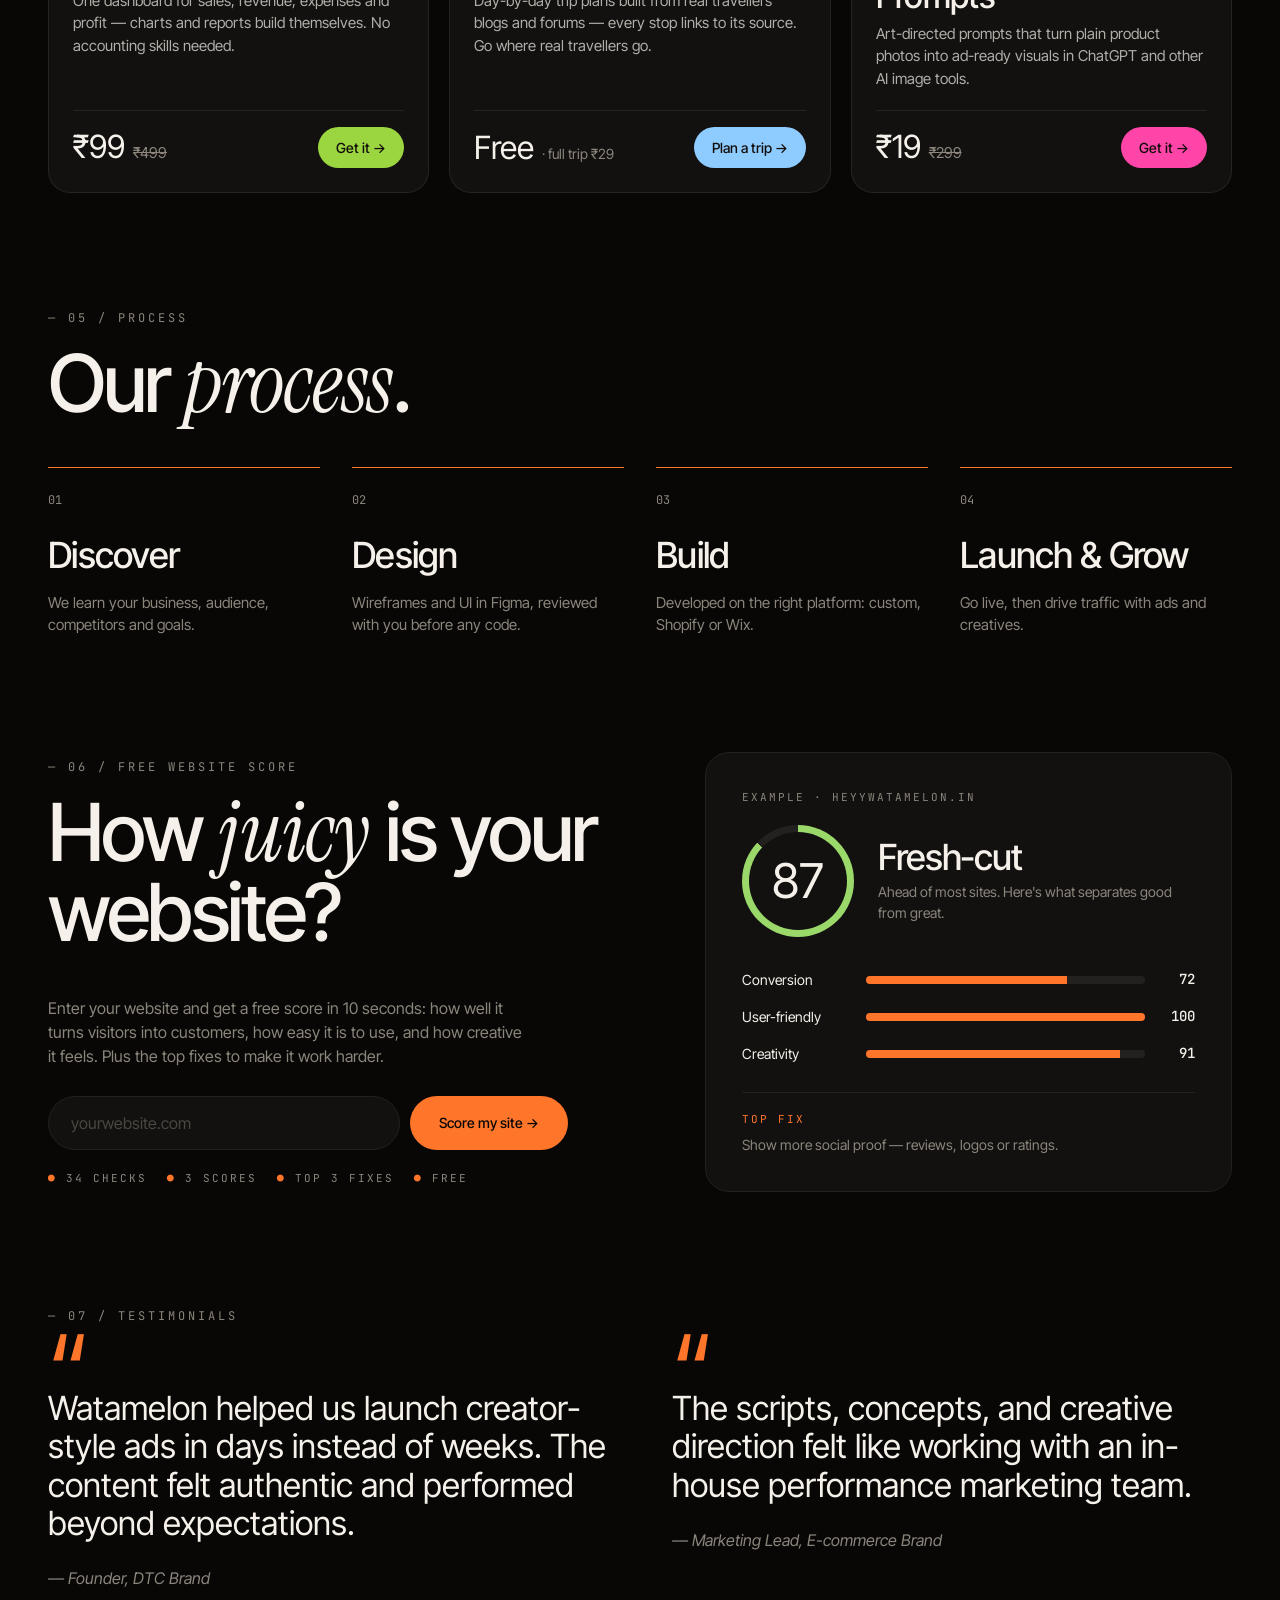
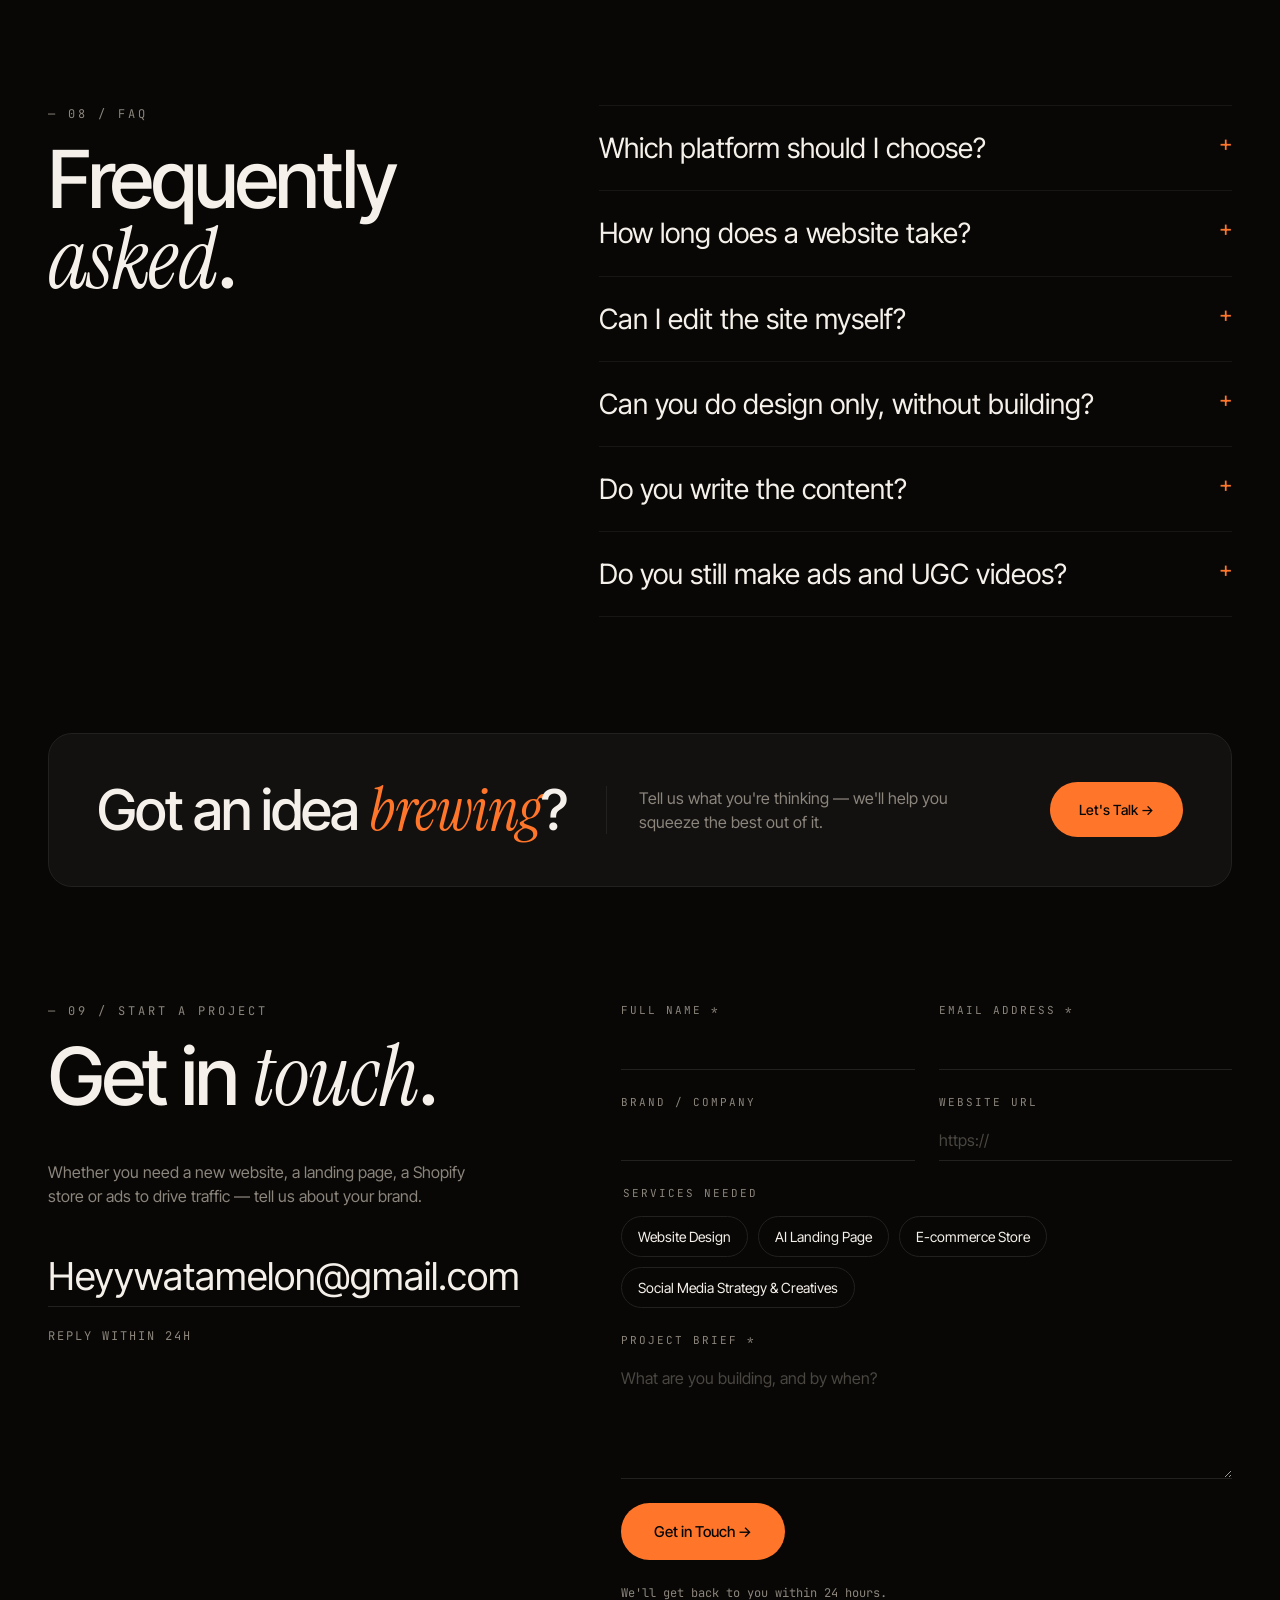
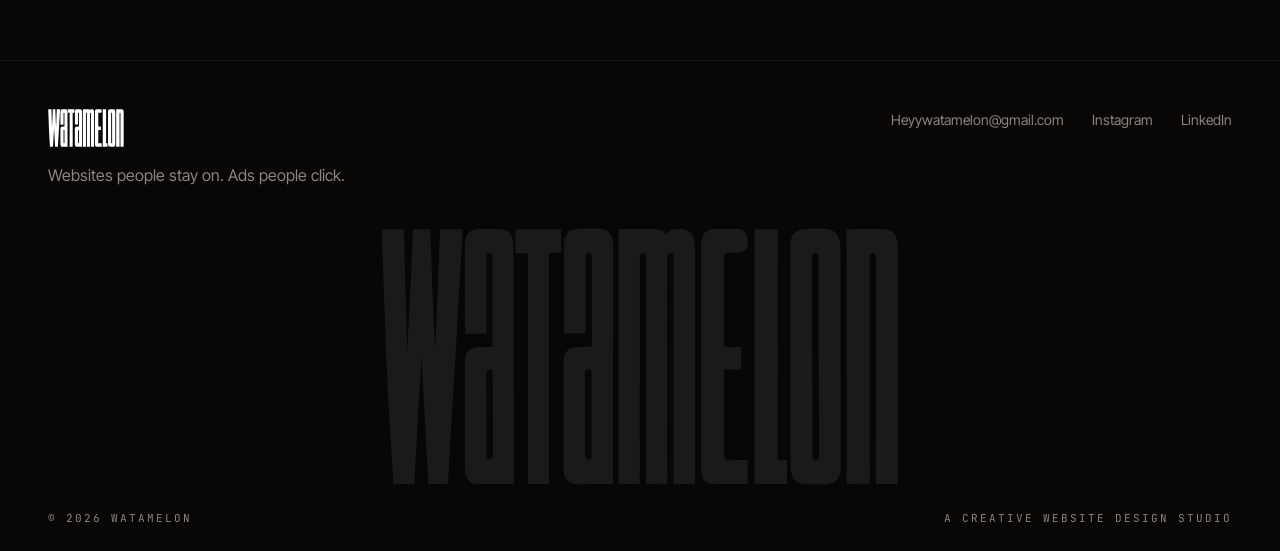
==== commit 51dcd9cb: "Switch headings to Satoshi, keep serif italic accents Display text (headings, stats, prices, quotes)" ====
--- a/index.html
+++ b/index.html
@@ -18,6 +18,7 @@
   <link rel="preconnect" href="https://fonts.googleapis.com" />
   <link rel="preconnect" href="https://fonts.gstatic.com" crossorigin />
   <link href="https://fonts.googleapis.com/css2?family=Inter+Tight:wght@300;400;500;600&family=JetBrains+Mono:wght@400;500&display=swap" rel="stylesheet" />
+  <link href="https://api.fontshare.com/v2/css?f[]=satoshi@400,500,700&display=swap" rel="stylesheet" />
   <link rel="stylesheet" href="styles.css" />
 </head>
 <body>
--- a/styles.css
+++ b/styles.css
@@ -23,6 +23,7 @@
   --primary-fg: #080706;
 
   --serif: "Instrument Serif", "Times New Roman", serif;
+  --display: "Satoshi", "Inter Tight", system-ui, sans-serif;
   --sans: "Inter Tight", Inter, system-ui, sans-serif;
   --mono: "JetBrains Mono", ui-monospace, monospace;
 
@@ -52,7 +53,7 @@
 .muted { color: var(--muted-fg); }
 
 /* ---------- Type ---------- */
-h1, h2, h3 { font-family: var(--serif); font-weight: 400; margin: 0; }
+h1, h2, h3 { font-family: var(--display); font-weight: 400; margin: 0; }
 h2 {
   font-size: clamp(52px, 8.5vw, 96px);
   line-height: .95;
@@ -155,7 +156,7 @@
 .ticker-track {
   display: flex; align-items: center; gap: 40px; width: max-content;
   animation: marquee 40s linear infinite;
-  font-family: var(--serif); font-size: clamp(32px, 4vw, 52px); color: var(--muted-fg);
+  font-family: var(--display); font-size: clamp(32px, 4vw, 52px); color: var(--muted-fg);
   white-space: nowrap;
 }
 .ticker-track i { color: var(--primary); font-style: normal; font-size: .6em; }
@@ -210,7 +211,7 @@
     radial-gradient(80% 60% at 70% 20%, rgba(255,118,43,.18), transparent 70%),
     linear-gradient(160deg, #141210, #0b0a09);
 }
-.work-ph span { font-family: var(--serif); font-size: clamp(28px, 3vw, 40px); line-height: 1; }
+.work-ph span { font-family: var(--display); font-size: clamp(28px, 3vw, 40px); line-height: 1; }
 .work-ph small { display: block; margin-top: 12px; font-family: var(--mono); font-size: 11px; letter-spacing: 2px; text-transform: uppercase; color: var(--muted-fg); }
 .play {
   position: absolute; right: 14px; bottom: 14px; z-index: 2; width: 44px; height: 44px; border-radius: 50%;
@@ -218,20 +219,20 @@
 }
 .work-meta { display: grid; grid-template-columns: auto 1fr; gap: 2px 14px; padding-top: 16px; align-items: baseline; }
 .work-meta span { font-family: var(--mono); font-size: 12px; color: var(--primary); grid-row: span 2; }
-.work-meta h3 { font-family: var(--serif); font-size: 24px; font-weight: 400; line-height: 1.1; letter-spacing: -0.01em; }
+.work-meta h3 { font-family: var(--display); font-size: 24px; font-weight: 400; line-height: 1.1; letter-spacing: -0.01em; }
 .work-meta small { font-family: var(--mono); font-size: 11px; letter-spacing: 1.5px; text-transform: uppercase; color: var(--muted-fg); }
 .rail-foot { display: flex; justify-content: space-between; margin-top: 20px; font-family: var(--mono); font-size: 12px; letter-spacing: 2px; text-transform: uppercase; color: var(--muted-fg); }
 
 /* ---------- Studio ---------- */
 .studio-grid { display: grid; grid-template-columns: 1fr 1fr; gap: 64px; align-items: start; }
 .studio-copy p { margin: 0 0 20px; color: var(--muted-fg); font-size: 17px; max-width: 520px; }
-.studio-copy .lead { color: var(--fg); font-family: var(--serif); font-size: clamp(28px, 3vw, 38px); line-height: 1.1; }
+.studio-copy .lead { color: var(--fg); font-family: var(--display); font-size: clamp(28px, 3vw, 38px); line-height: 1.1; }
 .stats {
   display: grid; grid-template-columns: repeat(4, 1fr); gap: 1px;
   background: var(--border); border: 1px solid var(--border); margin-top: 28px;
 }
 .stats div { background: var(--bg); padding: 28px 24px; }
-.stats strong { display: block; font-family: var(--serif); font-weight: 400; font-size: clamp(44px, 5vw, 64px); line-height: 1; color: var(--fg); }
+.stats strong { display: block; font-family: var(--display); font-weight: 400; font-size: clamp(44px, 5vw, 64px); line-height: 1; color: var(--fg); }
 .stats span { font-family: var(--mono); font-size: 11px; letter-spacing: 1.5px; text-transform: uppercase; color: var(--muted-fg); }
 
 /* ---------- Services ---------- */
@@ -269,7 +270,7 @@
 .plan { background: var(--bg); padding: 40px 32px; display: flex; flex-direction: column; }
 .plan-name { font-family: var(--mono); font-size: 12px; letter-spacing: 3px; text-transform: uppercase; color: var(--muted-fg); margin: 0 0 32px; display: flex; align-items: center; gap: 10px; }
 .plan-from { margin: 0; font-size: 13px; color: var(--muted-fg); }
-.plan-price { font-family: var(--serif); font-size: clamp(48px, 4.4vw, 64px); line-height: 1; margin: 4px 0 12px; letter-spacing: -0.02em; white-space: nowrap; }
+.plan-price { font-family: var(--display); font-size: clamp(48px, 4.4vw, 64px); line-height: 1; margin: 4px 0 12px; letter-spacing: -0.02em; white-space: nowrap; }
 .plan-for { margin: 0 0 28px; color: var(--muted-fg); }
 .plan ul { list-style: none; margin: 0 0 40px; padding: 0; display: grid; gap: 10px; font-size: 15px; flex: 1; }
 .plan .btn { align-self: flex-start; }
@@ -282,8 +283,8 @@
 /* ---------- Testimonials ---------- */
 .quotes { display: grid; grid-template-columns: 1fr 1fr; gap: 64px; }
 .quote { margin: 0; }
-.quote-mark { font-family: var(--serif); font-size: 96px; line-height: .6; color: var(--primary); display: block; height: 48px; }
-.quote blockquote { margin: 0 0 24px; font-family: var(--serif); font-size: clamp(26px, 2.6vw, 36px); line-height: 1.15; }
+.quote-mark { font-family: var(--display); font-size: 96px; line-height: .6; color: var(--primary); display: block; height: 48px; }
+.quote blockquote { margin: 0 0 24px; font-family: var(--display); font-size: clamp(26px, 2.6vw, 36px); line-height: 1.15; }
 .quote figcaption { font-style: italic; color: var(--muted-fg); }
 
 /* ---------- FAQ ---------- */
@@ -292,7 +293,7 @@
 .faq details { border-bottom: 1px solid var(--border); }
 .faq summary {
   list-style: none; cursor: pointer; padding: 26px 0; display: flex; justify-content: space-between; gap: 24px;
-  font-family: var(--serif); font-size: clamp(22px, 2.2vw, 28px); font-weight: 400; line-height: 1.15;
+  font-family: var(--display); font-size: clamp(22px, 2.2vw, 28px); font-weight: 400; line-height: 1.15;
 }
 .faq summary::-webkit-details-marker { display: none; }
 .faq summary::after { content: "+"; color: var(--primary); font-size: 22px; line-height: 1; transition: transform .3s var(--ease); }
@@ -302,7 +303,7 @@
 /* ---------- Contact ---------- */
 .contact { display: grid; grid-template-columns: 1fr 1.2fr; gap: 64px; }
 .contact-intro p { color: var(--muted-fg); max-width: 420px; }
-.contact-mail { display: inline-block; margin: 24px 0 8px; font-family: var(--serif); font-size: clamp(28px, 3vw, 40px); border-bottom: 1px solid var(--line); transition: border-color .2s, color .2s; word-break: break-all; }
+.contact-mail { display: inline-block; margin: 24px 0 8px; font-family: var(--display); font-size: clamp(28px, 3vw, 40px); border-bottom: 1px solid var(--line); transition: border-color .2s, color .2s; word-break: break-all; }
 .contact-mail:hover { color: var(--primary); border-color: var(--primary); }
 .contact-intro .mono { font-size: 12px; letter-spacing: 2px; text-transform: uppercase; }
 .contact-form { display: grid; gap: 24px; }
@@ -341,7 +342,7 @@
 .footer-links { display: flex; gap: 28px; flex-wrap: wrap; font-size: 14px; color: var(--muted-fg); }
 .footer-links a:hover { color: var(--fg); }
 .footer-big {
-  font-family: var(--serif); font-size: clamp(80px, 21vw, 300px); line-height: .8; letter-spacing: -0.04em;
+  font-family: var(--display); font-size: clamp(80px, 21vw, 300px); line-height: .8; letter-spacing: -0.04em;
   margin: 36px 0 20px; color: transparent; -webkit-text-stroke: 1px var(--line); text-align: center;
 }
 .footer-bottom { display: flex; justify-content: space-between; gap: 16px; font-size: 11px; letter-spacing: 2px; text-transform: uppercase; color: var(--muted-fg); }
@@ -374,7 +375,7 @@
     background: rgba(8,7,6,.96); backdrop-filter: blur(14px); -webkit-backdrop-filter: blur(14px);
     transition: max-height .4s var(--ease), padding .4s var(--ease);
   }
-  .mobile-menu a:not(.btn) { font-family: var(--serif); font-size: 36px; padding: 6px 0; }
+  .mobile-menu a:not(.btn) { font-family: var(--display); font-size: 36px; padding: 6px 0; }
   .mobile-menu .btn { margin: 16px 0 8px; }
   .nav.open { background: rgba(8,7,6,.96); }
   .nav.open .mobile-menu { max-height: 520px; padding-bottom: 24px; }
@@ -468,7 +469,7 @@
 }
 .cut-tagline .eyebrow { margin-bottom: 18px; color: var(--fg); opacity: .75; text-shadow: 0 2px 12px rgba(8,7,6,.9); }
 .cut-big {
-  margin: 0; font-family: var(--serif); font-size: clamp(48px, 8vw, 128px); line-height: .92; letter-spacing: -0.03em;
+  margin: 0; font-family: var(--display); font-size: clamp(48px, 8vw, 128px); line-height: .92; letter-spacing: -0.03em;
   text-shadow: 0 4px 40px rgba(8,7,6,.9);
 }
 .cut-big em { color: var(--primary); }
@@ -583,7 +584,7 @@
   border-top: 1px solid var(--line); max-width: 560px;
 }
 .hero-proof li { display: grid; gap: 4px; }
-.hero-proof strong { font-family: var(--serif); font-weight: 400; font-size: 30px; line-height: 1; color: var(--fg); }
+.hero-proof strong { font-family: var(--display); font-weight: 400; font-size: 30px; line-height: 1; color: var(--fg); }
 .hero-proof span { font-family: var(--mono); font-size: 11px; letter-spacing: 2px; text-transform: uppercase; color: var(--muted-fg); }
 @media (min-width: 861px) {
   .cut-scroll .hero-bottom { gap: 26px; }
@@ -615,7 +616,7 @@
   display: grid; place-content: center; text-align: center;
   background: radial-gradient(70% 70% at 70% 20%, color-mix(in srgb, var(--c) 30%, transparent), transparent 70%), #161412;
 }
-.product-media.no-img::before { content: attr(data-title); font-family: var(--serif); font-size: 40px; line-height: 1; }
+.product-media.no-img::before { content: attr(data-title); font-family: var(--display); font-size: 40px; line-height: 1; }
 .product-media.no-img::after { content: attr(data-kind); margin-top: 10px; font-family: var(--mono); font-size: 11px; letter-spacing: 2px; text-transform: uppercase; color: var(--muted-fg); }
 .product-badge {
   position: absolute; top: 14px; left: 14px; padding: 6px 12px; border-radius: 999px;
@@ -627,7 +628,7 @@
 .product-body p { margin: 0; color: rgba(245, 241, 234, .7); font-size: 15px; flex: 1; }
 .product-foot { display: flex; align-items: center; justify-content: space-between; gap: 12px; margin-top: 10px; padding-top: 16px; border-top: 1px solid rgba(255,255,255,.08); }
 .price { display: flex; align-items: baseline; gap: 8px; }
-.price b { font-family: var(--serif); font-weight: 400; font-size: 32px; line-height: 1; }
+.price b { font-family: var(--display); font-weight: 400; font-size: 32px; line-height: 1; }
 .price s { color: var(--muted-fg); font-size: 15px; }
 .price em { font-style: normal; color: var(--muted-fg); font-size: 14px; }
 .product-cta {
@@ -684,7 +685,7 @@
   background: conic-gradient(#9bd86a calc(var(--p) * 1%), var(--line) 0);
 }
 .score-card-ring::before { content: ""; position: absolute; inset: 7px; border-radius: 50%; background: #121110; }
-.score-card-ring strong { position: relative; font-family: var(--serif); font-weight: 400; font-size: 48px; line-height: 1; }
+.score-card-ring strong { position: relative; font-family: var(--display); font-weight: 400; font-size: 48px; line-height: 1; }
 .score-card-top h3 { font-size: 36px; line-height: 1; margin-bottom: 6px; }
 .score-card-top p { margin: 0; color: var(--muted-fg); font-size: 14px; }
 .score-card-row { display: grid; grid-template-columns: 110px 1fr 36px; gap: 14px; align-items: center; font-size: 14px; padding: 8px 0; }
@@ -698,3 +699,15 @@
   .score-teaser-form { flex-direction: column; }
   .score-teaser-form .btn { width: 100%; }
 }
+
+/* ---------- Heading font: Satoshi (accent words stay in Instrument Serif italic) ---------- */
+h1, h2, h3, .cut-big { font-weight: 500; letter-spacing: -0.035em; }
+h1 em, h2 em, h3 em, .cut-big em {
+  font-family: var(--serif); font-weight: 400; font-style: italic; letter-spacing: -0.01em;
+  font-size: 1.06em; line-height: 0; /* serif italic reads a touch smaller than the sans */
+}
+h2 { font-size: clamp(40px, 6.6vw, 80px); line-height: 1; }
+.cut-scroll .hero-title { font-size: clamp(44px, 7vw, 108px); line-height: 1; }
+.cut-big { font-size: clamp(40px, 6.6vw, 104px); line-height: 1; }
+.cta-strip h2 { font-size: clamp(34px, 4.4vw, 62px); }
+@media (max-width: 860px) { .cut-scroll .hero-title { font-size: clamp(40px, 10.5vw, 56px); } }
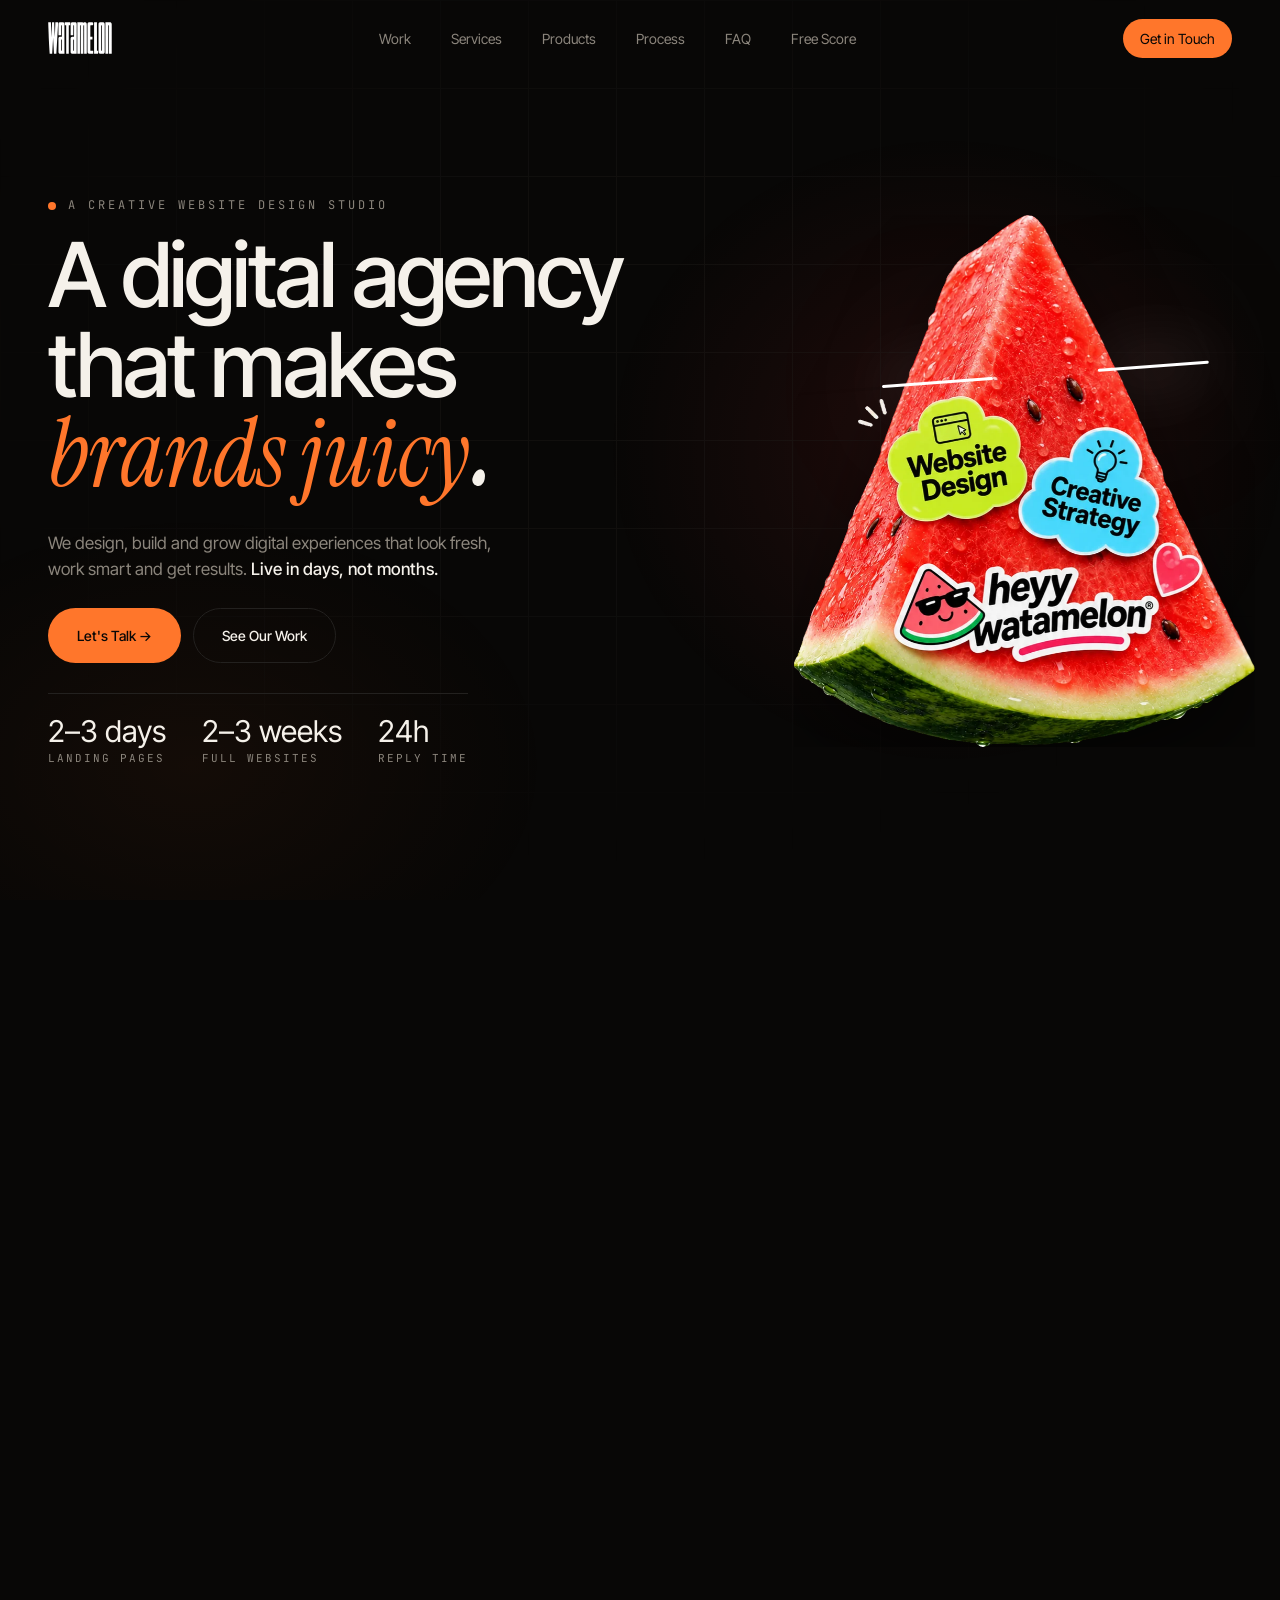
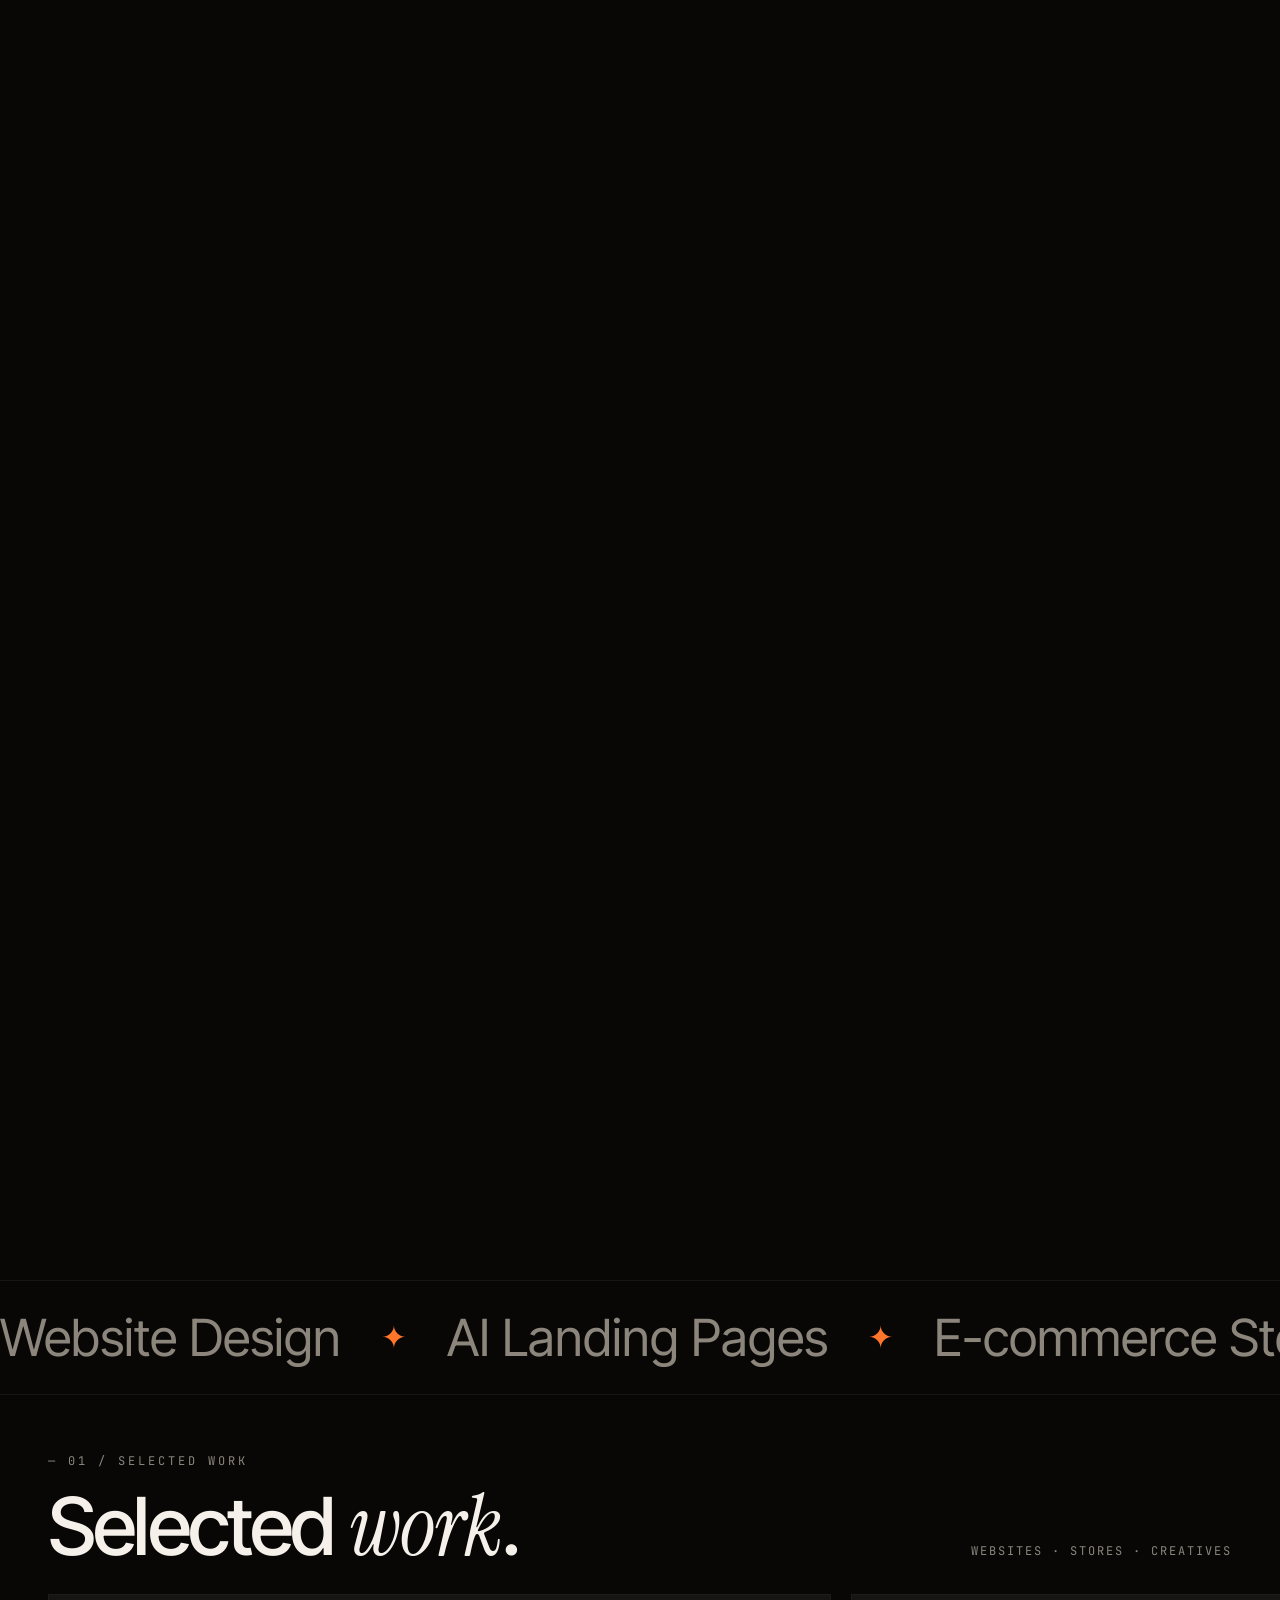
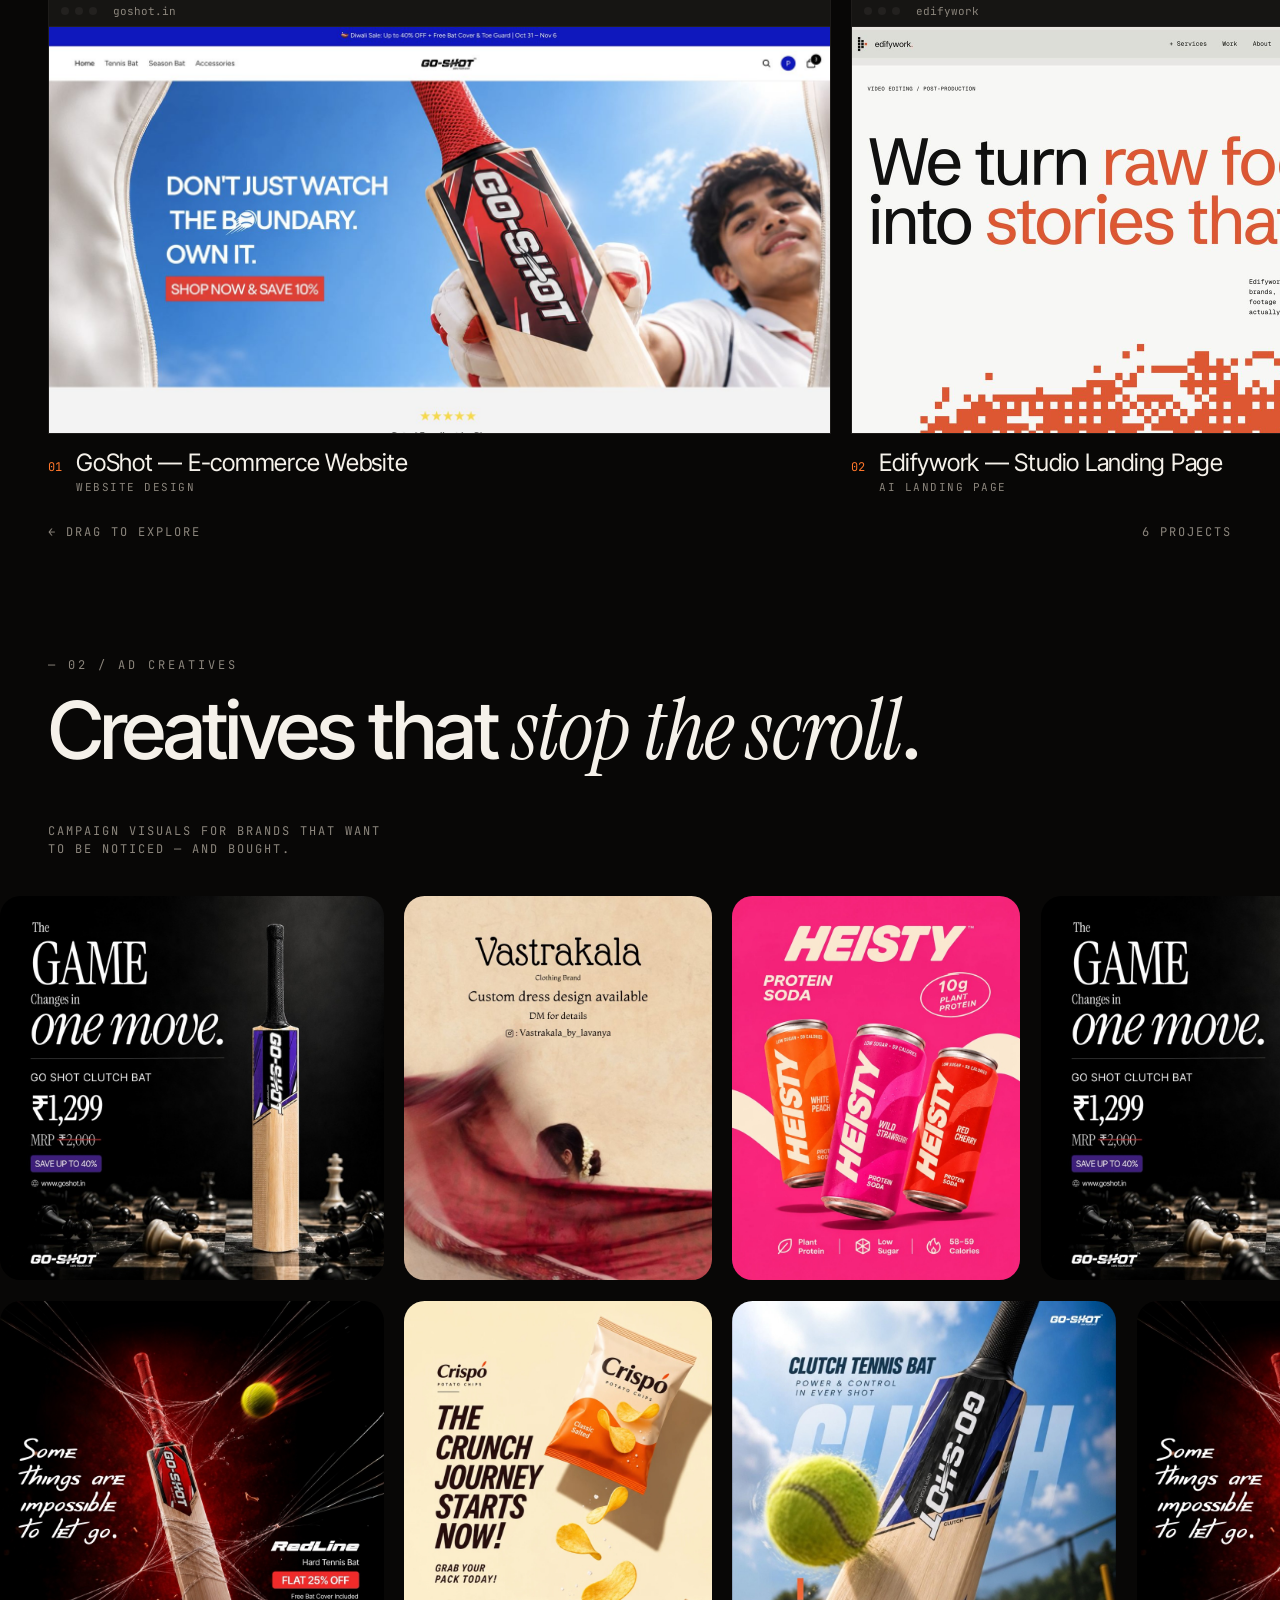
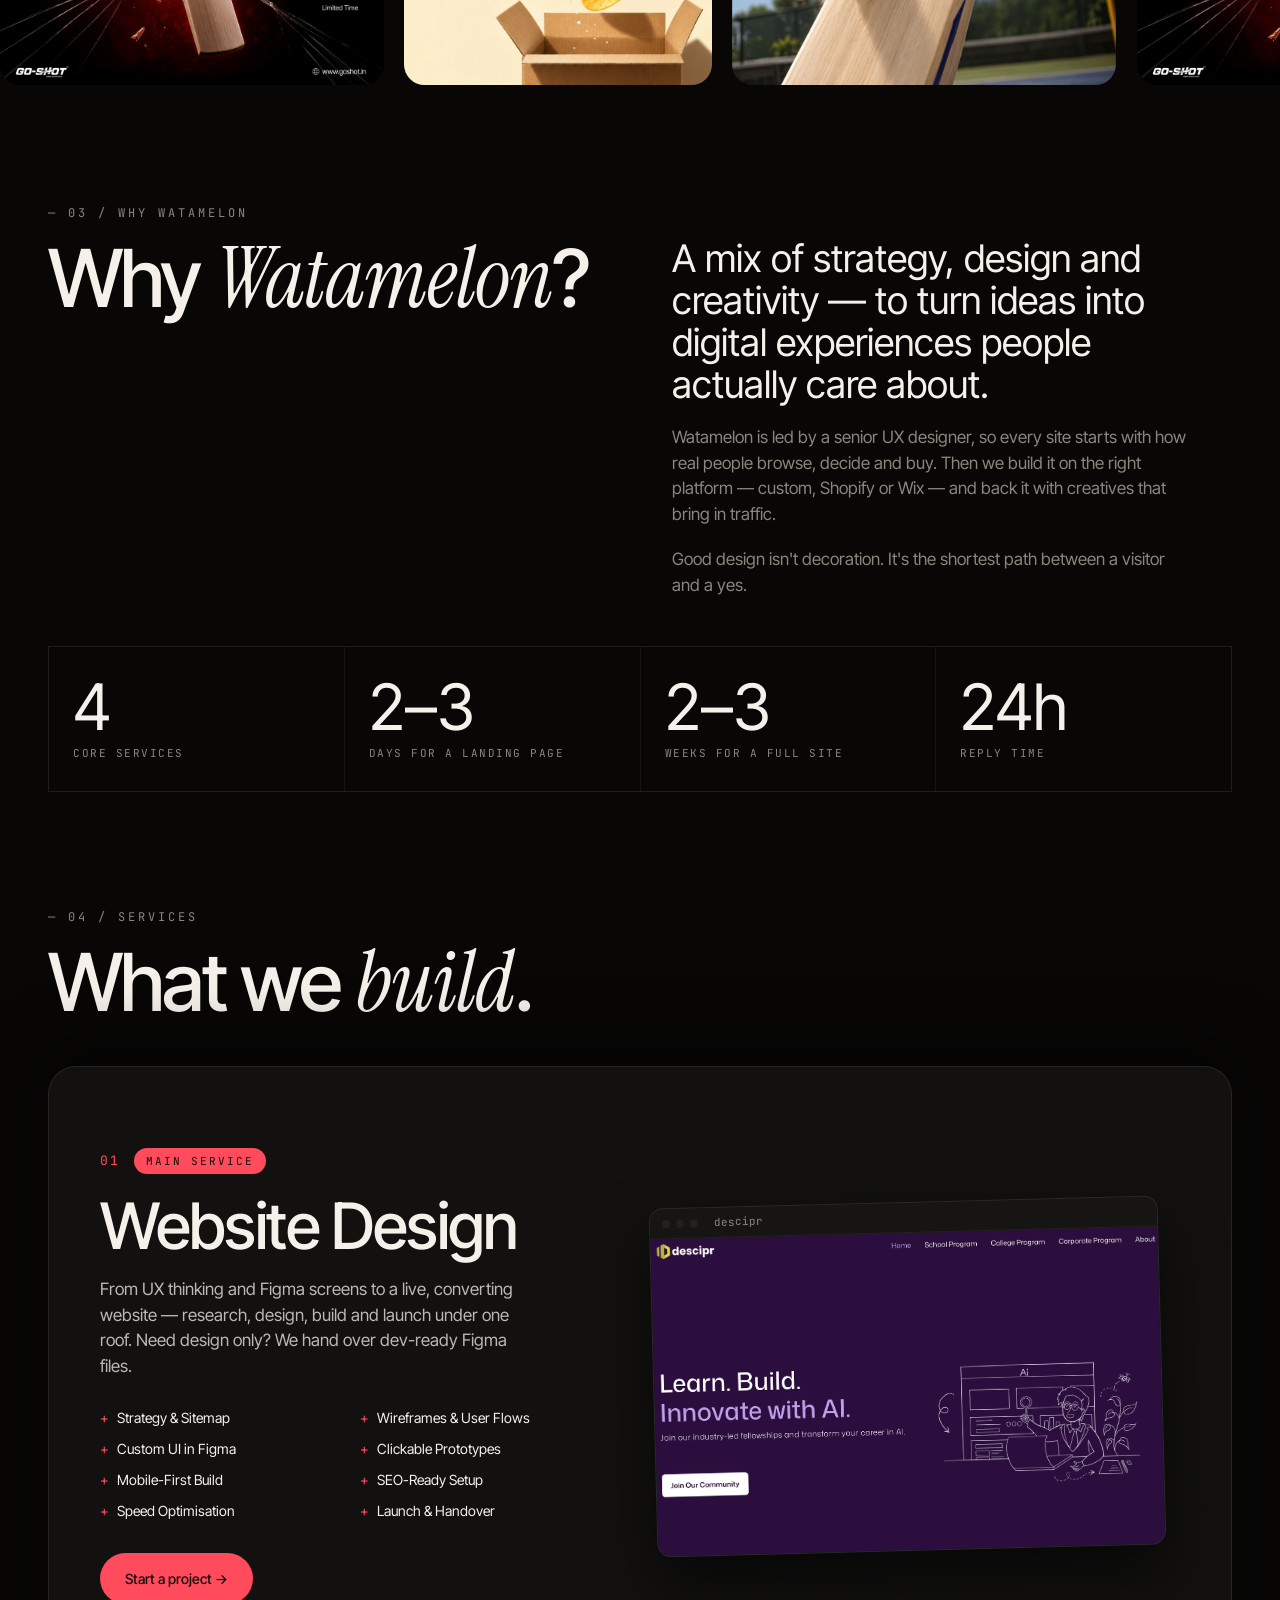
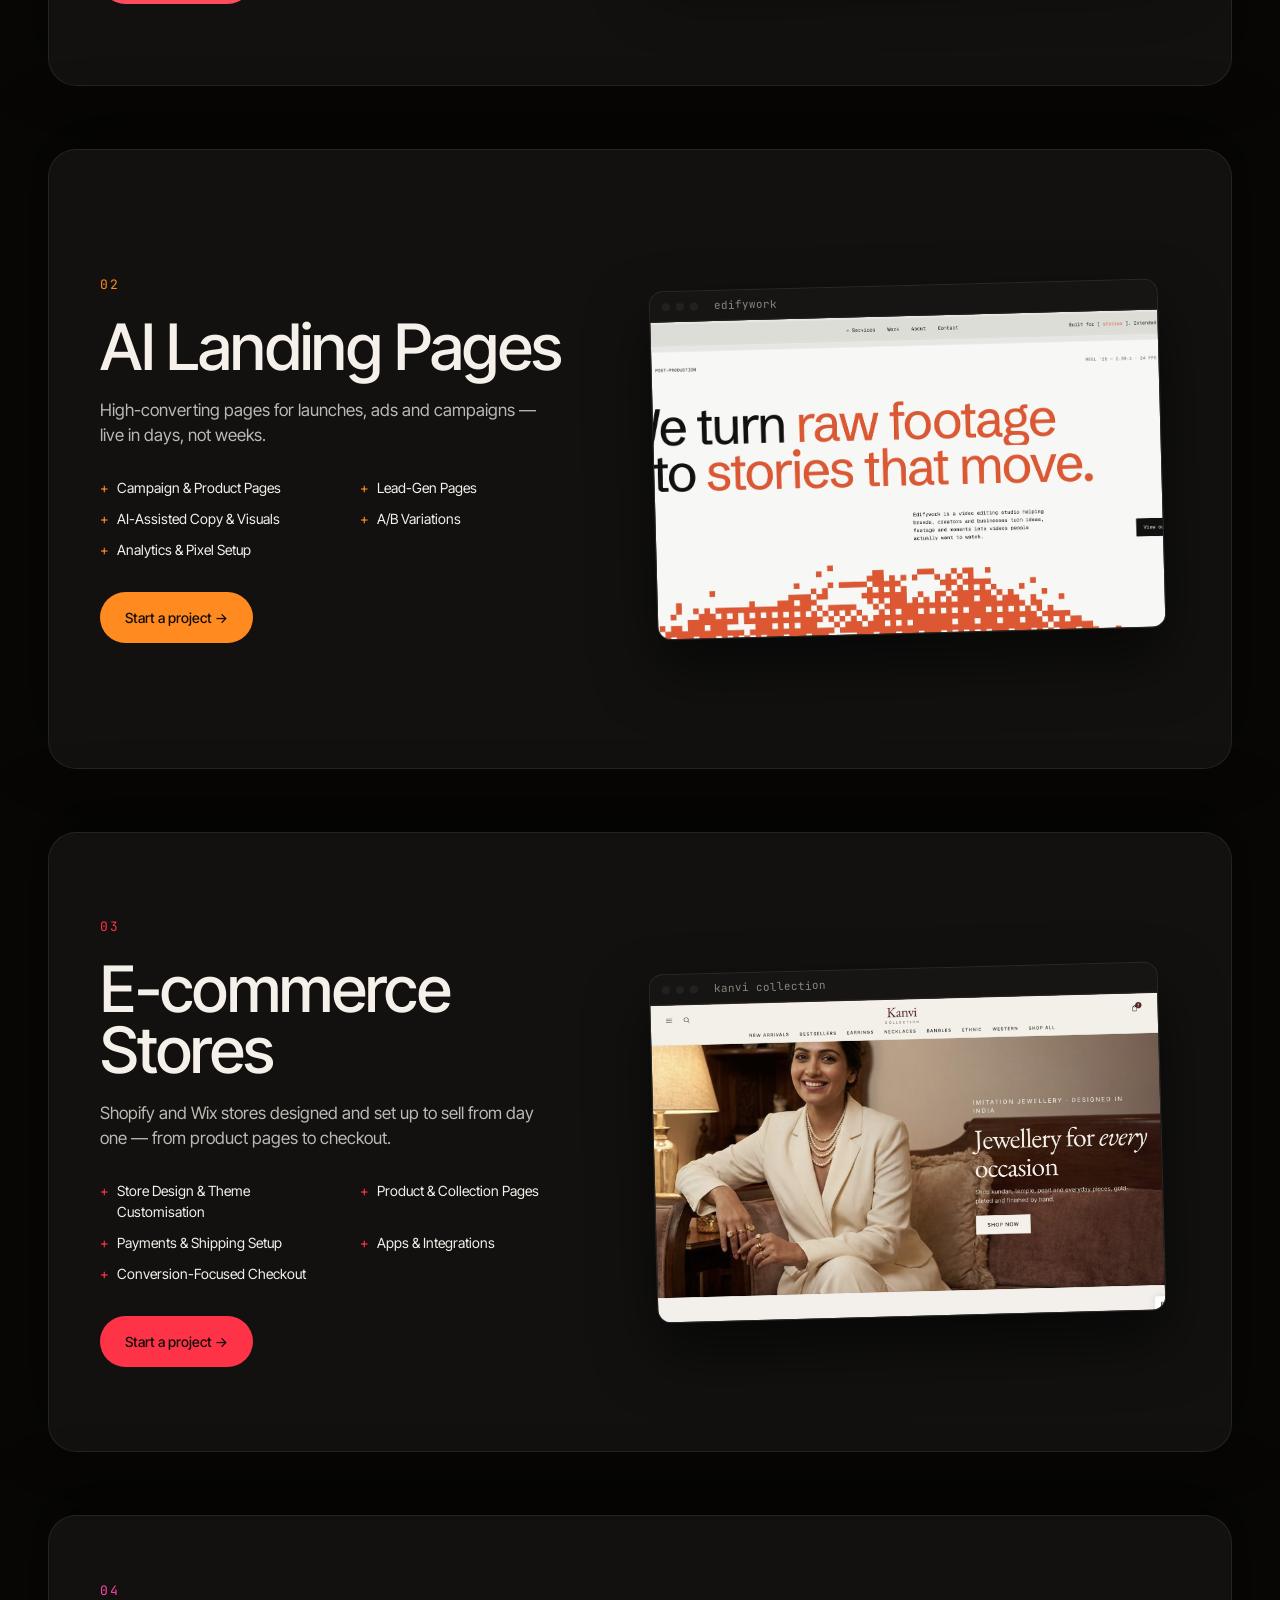
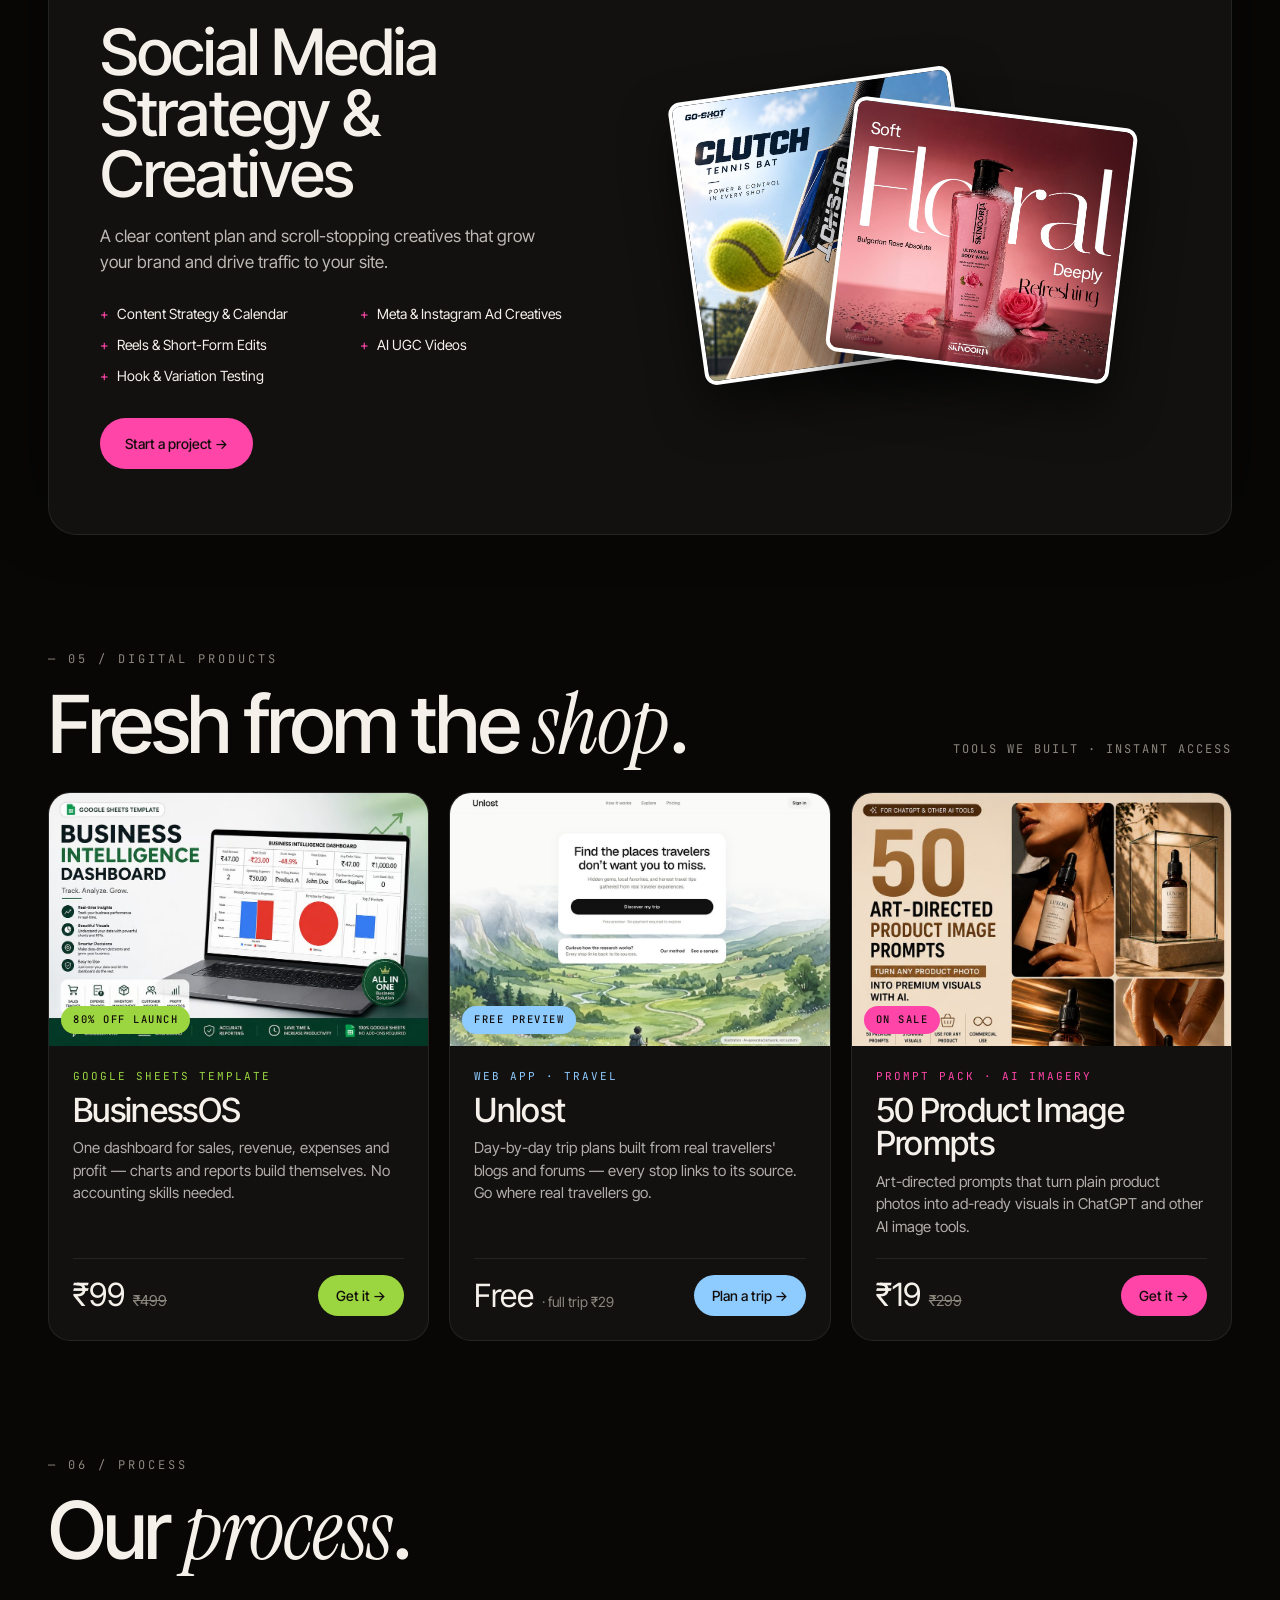
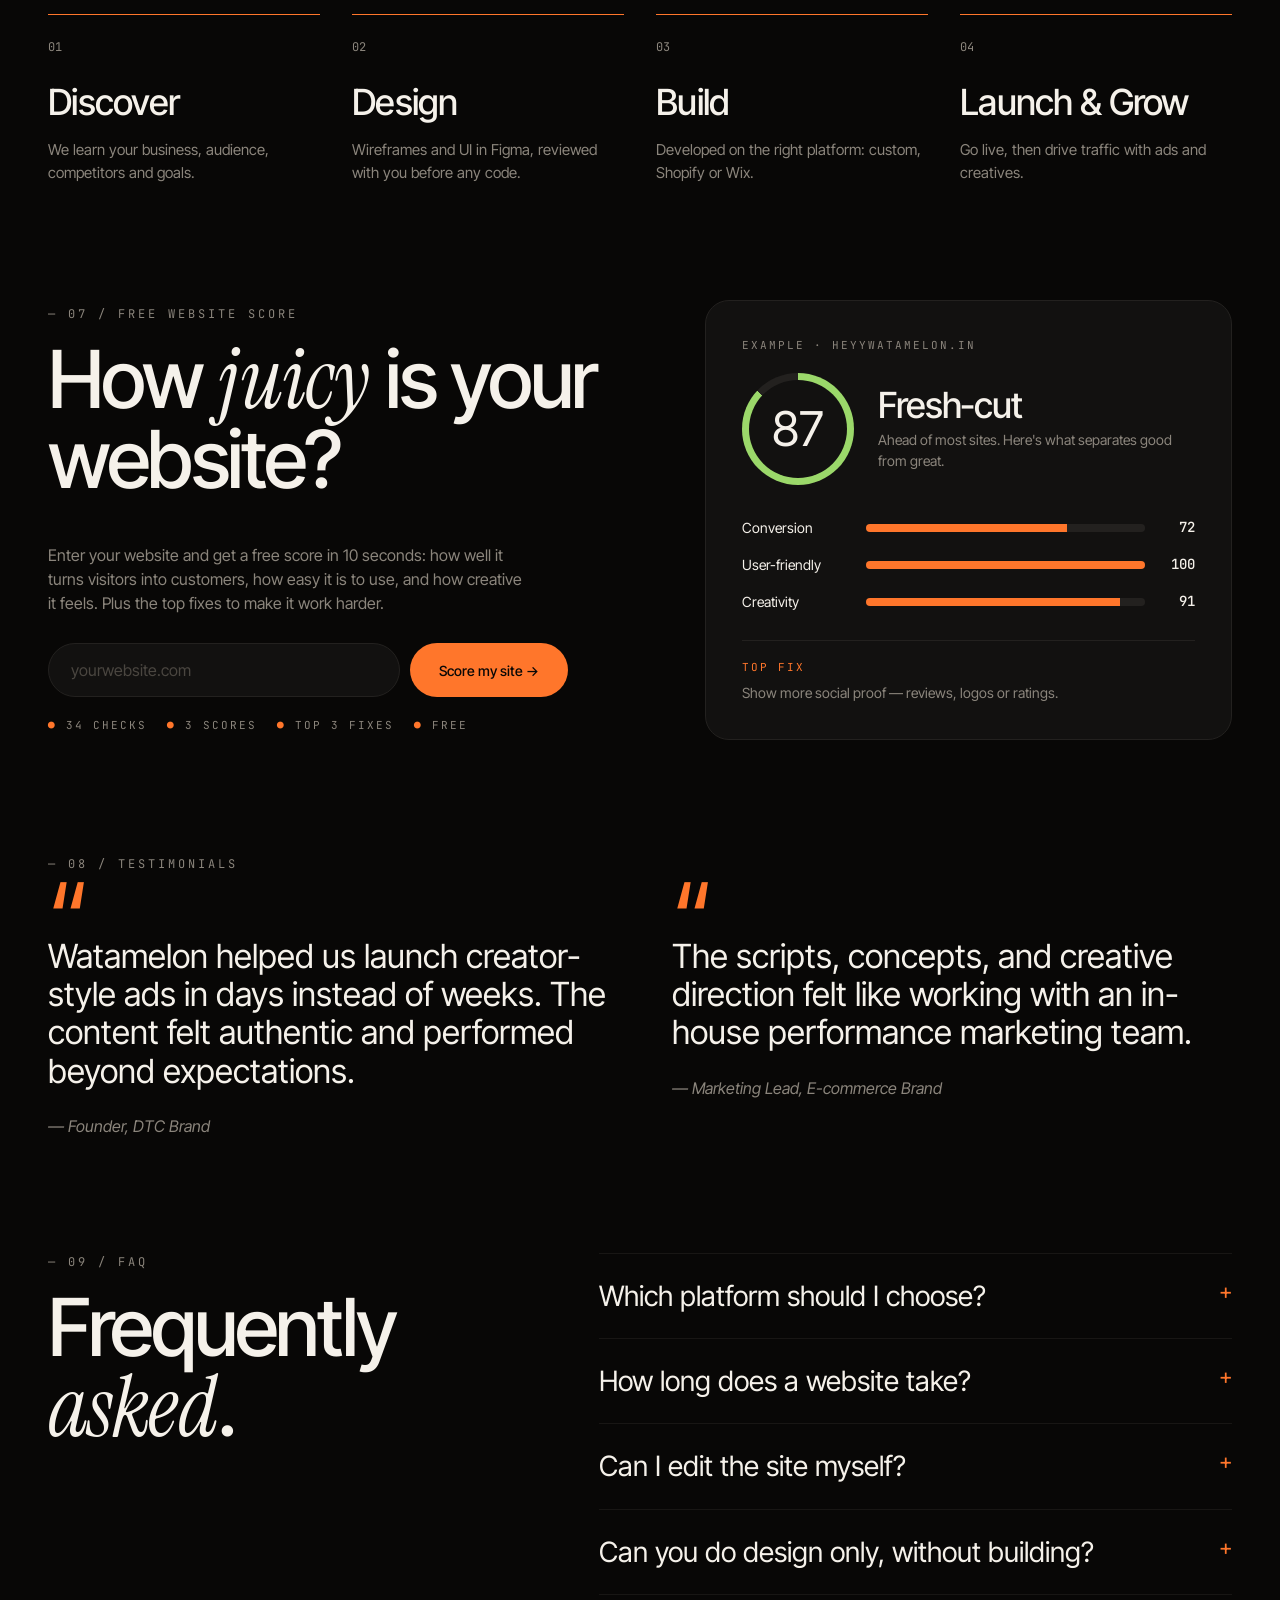
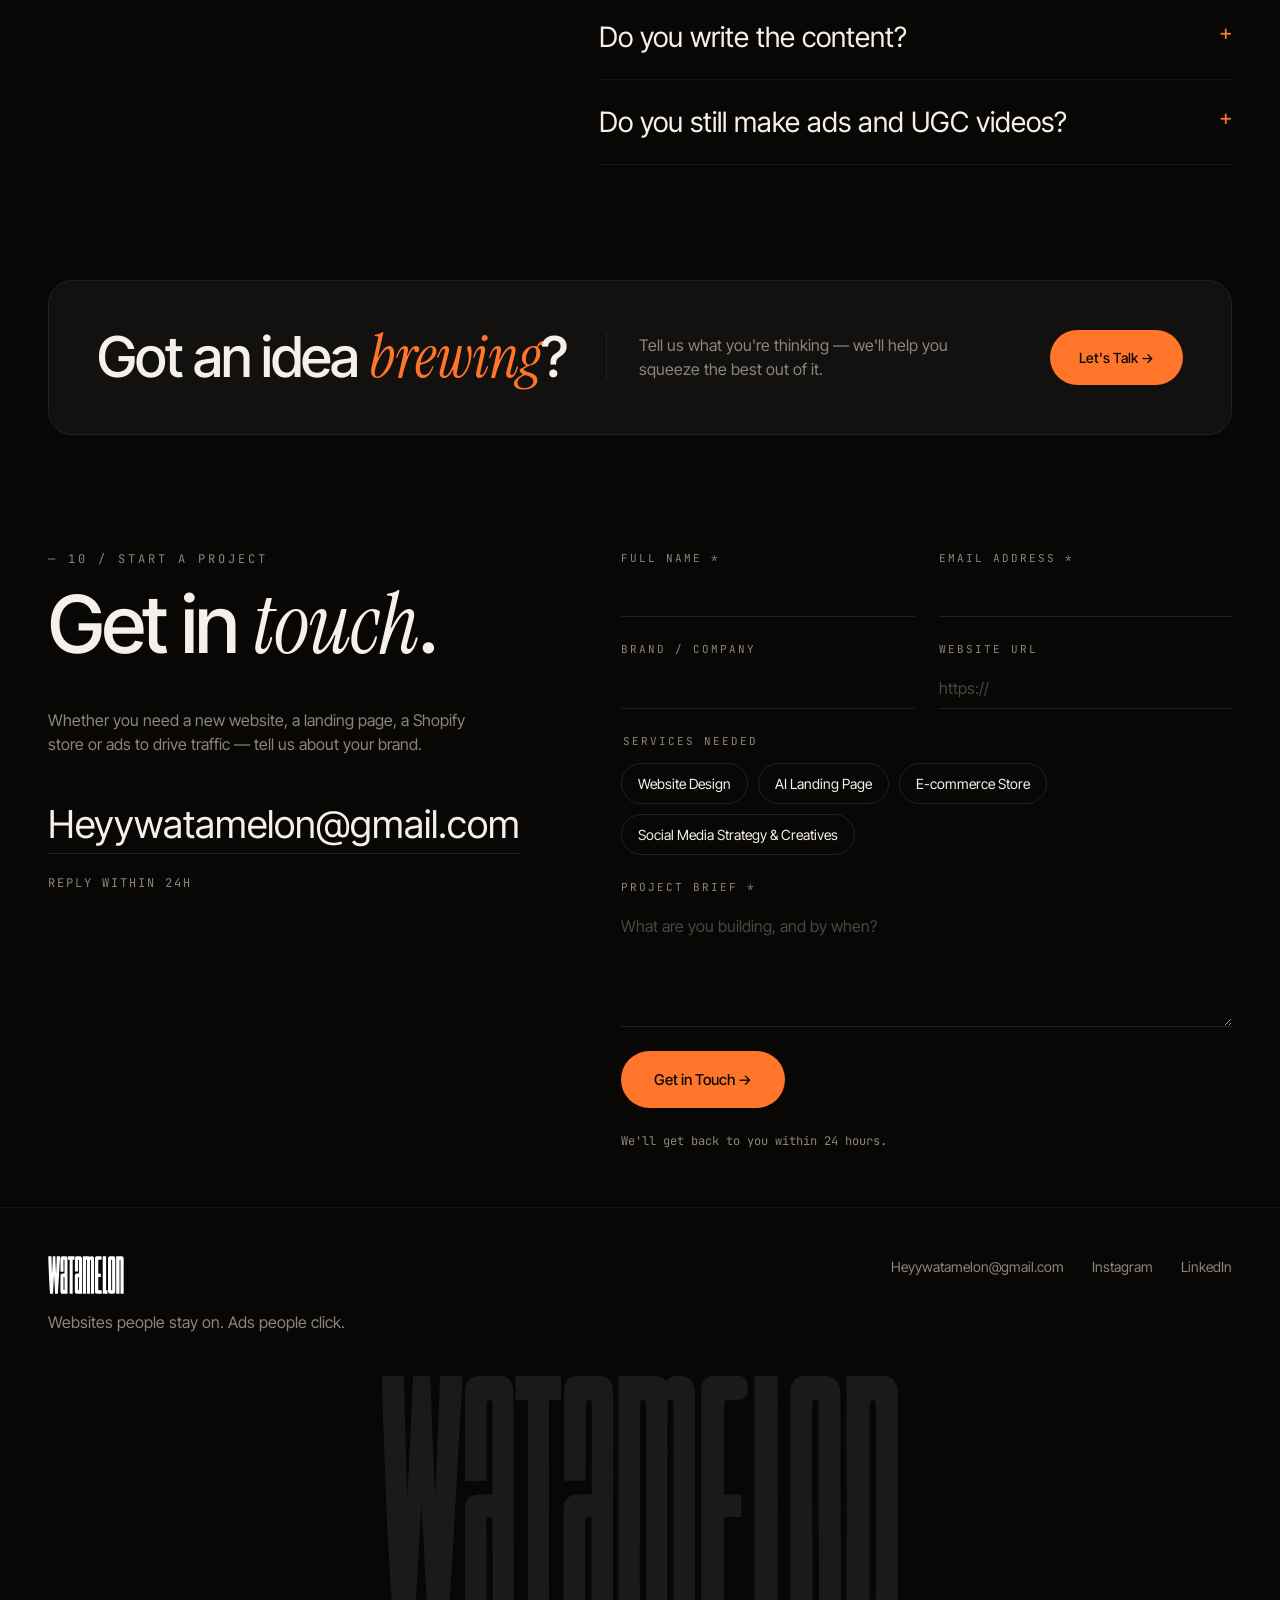
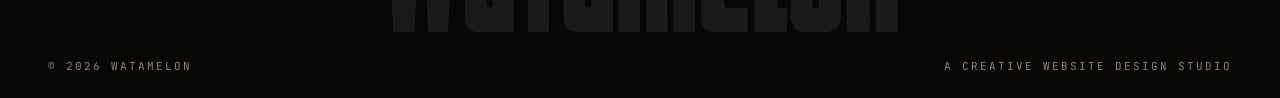
==== commit 13ae3548: "Add sliding Ad Creatives section after Selected Work Two rows of rounded creatives (Go-Shot, Vastrak" ====
--- a/index.html
+++ b/index.html
@@ -161,10 +161,45 @@
       </div>
     </section>
 
+    <!-- ============ AD CREATIVES (sliding rows) ============ -->
+    <!-- Each row lists its creatives twice so the loop is seamless; the copy is hidden from screen readers. -->
+    <section class="section creatives" id="creatives">
+      <div class="container section-head">
+        <div>
+          <p class="eyebrow reveal">— 02 / Ad Creatives</p>
+          <h2 class="reveal">Creatives that <em>stop the scroll</em>.</h2>
+        </div>
+        <p class="section-note reveal">Campaign visuals for brands that want to be noticed — and bought.</p>
+      </div>
+
+      <div class="marquee" aria-label="Ad creatives we've designed">
+        <div class="marquee-row">
+          <div class="marquee-track">
+            <figure><img src="assets/creatives/goshot-clutch-chess.jpg" width="1000" height="1000" loading="lazy" alt="Go-Shot Clutch Bat ad: The game changes in one move, ₹1,299" /></figure>
+            <figure><img src="assets/creatives/vastrakala.jpg" width="800" height="1000" loading="lazy" alt="Vastrakala clothing brand poster with a flowing red saree" /></figure>
+            <figure><img src="assets/creatives/heisty-protein-soda.jpg" width="750" height="1000" loading="lazy" alt="Heisty protein soda poster with three flavour cans" /></figure>
+            <figure aria-hidden="true"><img src="assets/creatives/goshot-clutch-chess.jpg" width="1000" height="1000" loading="lazy" alt="" /></figure>
+            <figure aria-hidden="true"><img src="assets/creatives/vastrakala.jpg" width="800" height="1000" loading="lazy" alt="" /></figure>
+            <figure aria-hidden="true"><img src="assets/creatives/heisty-protein-soda.jpg" width="750" height="1000" loading="lazy" alt="" /></figure>
+          </div>
+        </div>
+        <div class="marquee-row marquee-reverse">
+          <div class="marquee-track">
+            <figure><img src="assets/creatives/goshot-redline.jpg" width="1000" height="1000" loading="lazy" alt="Go-Shot RedLine hard tennis bat ad: Some things are impossible to let go" /></figure>
+            <figure><img src="assets/creatives/crispo-chips.jpg" width="800" height="1000" loading="lazy" alt="Crispo potato chips ad: The crunch journey starts now" /></figure>
+            <figure><img src="assets/creatives/goshot-clutch-tennis.jpg" width="1000" height="1000" loading="lazy" alt="Go-Shot Clutch tennis bat ad: Power and control in every shot" /></figure>
+            <figure aria-hidden="true"><img src="assets/creatives/goshot-redline.jpg" width="1000" height="1000" loading="lazy" alt="" /></figure>
+            <figure aria-hidden="true"><img src="assets/creatives/crispo-chips.jpg" width="800" height="1000" loading="lazy" alt="" /></figure>
+            <figure aria-hidden="true"><img src="assets/creatives/goshot-clutch-tennis.jpg" width="1000" height="1000" loading="lazy" alt="" /></figure>
+          </div>
+        </div>
+      </div>
+    </section>
+
     <!-- ============ STUDIO ============ -->
     <section class="section">
       <div class="container studio">
-        <p class="eyebrow reveal">— 02 / Why Watamelon</p>
+        <p class="eyebrow reveal">— 03 / Why Watamelon</p>
         <div class="studio-grid">
           <h2 class="reveal">Why <em>Watamelon</em>?</h2>
           <div class="studio-copy reveal">
@@ -185,7 +220,7 @@
     <!-- ============ SERVICES (stacking cards) ============ -->
     <section class="section" id="services">
       <div class="container">
-        <p class="eyebrow reveal">— 03 / Services</p>
+        <p class="eyebrow reveal">— 04 / Services</p>
         <h2 class="reveal">What we <em>build</em>.</h2>
         <!-- Each card: change the screenshot in assets/work/ and the accent colour in --c. -->
         <div class="stack">
@@ -244,7 +279,7 @@
     <!-- ============ DIGITAL PRODUCTS ============ -->
     <section class="section" id="products">
       <div class="container">
-        <p class="eyebrow reveal">— 04 / Digital Products</p>
+        <p class="eyebrow reveal">— 05 / Digital Products</p>
         <div class="section-head">
           <h2 class="reveal">Fresh from the <em>shop</em>.</h2>
           <p class="section-note reveal">Tools we built · Instant access</p>
@@ -302,7 +337,7 @@
     <!-- ============ PROCESS ============ -->
     <section class="section" id="process">
       <div class="container">
-        <p class="eyebrow reveal">— 05 / Process</p>
+        <p class="eyebrow reveal">— 06 / Process</p>
         <h2 class="reveal">Our <em>process</em>.</h2>
         <div class="process">
           <div class="step reveal"><span>01</span><h3>Discover</h3><p>We learn your business, audience, competitors and goals.</p></div>
@@ -317,7 +352,7 @@
     <section class="section" id="score">
       <div class="container score-teaser">
         <div class="score-teaser-copy">
-          <p class="eyebrow reveal">— 06 / Free Website Score</p>
+          <p class="eyebrow reveal">— 07 / Free Website Score</p>
           <h2 class="reveal">How <em>juicy</em> is your website?</h2>
           <p class="reveal">Enter your website and get a free score in 10 seconds: how well it turns visitors into customers, how easy it is to use, and how creative it feels. Plus the top fixes to make it work harder.</p>
           <!-- Plain form: works without JavaScript and opens /score with the scan running -->
@@ -348,7 +383,7 @@
     <!-- ============ TESTIMONIALS ============ -->
     <section class="section">
       <div class="container">
-        <p class="eyebrow reveal">— 07 / Testimonials</p>
+        <p class="eyebrow reveal">— 08 / Testimonials</p>
         <div class="quotes">
           <!-- Replace with real client quotes before publishing -->
           <figure class="quote reveal">
@@ -369,7 +404,7 @@
     <section class="section" id="faq">
       <div class="container faq-wrap">
         <div>
-          <p class="eyebrow reveal">— 08 / FAQ</p>
+          <p class="eyebrow reveal">— 09 / FAQ</p>
           <h2 class="reveal">Frequently <em>asked</em>.</h2>
         </div>
         <div class="faq reveal">
@@ -398,7 +433,7 @@
     <section class="section" id="start">
       <div class="container contact">
         <div class="contact-intro">
-          <p class="eyebrow reveal">— 09 / Start a Project</p>
+          <p class="eyebrow reveal">— 10 / Start a Project</p>
           <h2 class="reveal">Get in <em>touch</em>.</h2>
           <p class="reveal">Whether you need a new website, a landing page, a Shopify store or ads to drive traffic — tell us about your brand.</p>
           <a class="contact-mail reveal" href="mailto:Heyywatamelon@gmail.com">Heyywatamelon@gmail.com</a>
--- a/styles.css
+++ b/styles.css
@@ -711,3 +711,26 @@
 .cut-big { font-size: clamp(40px, 6.6vw, 104px); line-height: 1; }
 .cta-strip h2 { font-size: clamp(34px, 4.4vw, 62px); }
 @media (max-width: 860px) { .cut-scroll .hero-title { font-size: clamp(40px, 10.5vw, 56px); } }
+
+/* ---------- Ad creatives: two rows sliding in opposite directions ---------- */
+.creatives .section-head { align-items: flex-end; }
+.creatives .section-note { max-width: 340px; }
+.marquee { display: grid; gap: clamp(14px, 1.6vw, 24px); overflow: hidden; padding: 4px 0; }
+.marquee-row { overflow: hidden; }
+.marquee-track {
+  display: flex; gap: clamp(14px, 1.6vw, 24px); width: max-content;
+  animation: marquee 48s linear infinite;
+}
+.marquee-reverse .marquee-track { animation-direction: reverse; animation-duration: 54s; }
+.marquee:hover .marquee-track { animation-play-state: paused; }
+.marquee figure { margin: 0; flex: none; height: clamp(240px, 30vw, 440px); border-radius: clamp(16px, 1.6vw, 24px); overflow: hidden; background: #121110; }
+.marquee img { height: 100%; width: auto; transition: transform .6s var(--ease); }
+.marquee figure:hover img { transform: scale(1.04); }
+/* the track holds every creative twice, so moving it by half its width (plus half a gap) loops seamlessly */
+@keyframes marquee { to { transform: translateX(calc(-50% - clamp(14px, 1.6vw, 24px) / 2)); } }
+
+@media (prefers-reduced-motion: reduce) {
+  .marquee-row { overflow-x: auto; scrollbar-width: none; }
+  .marquee-track { animation: none; }
+  .marquee figure[aria-hidden="true"] { display: none; }
+}
